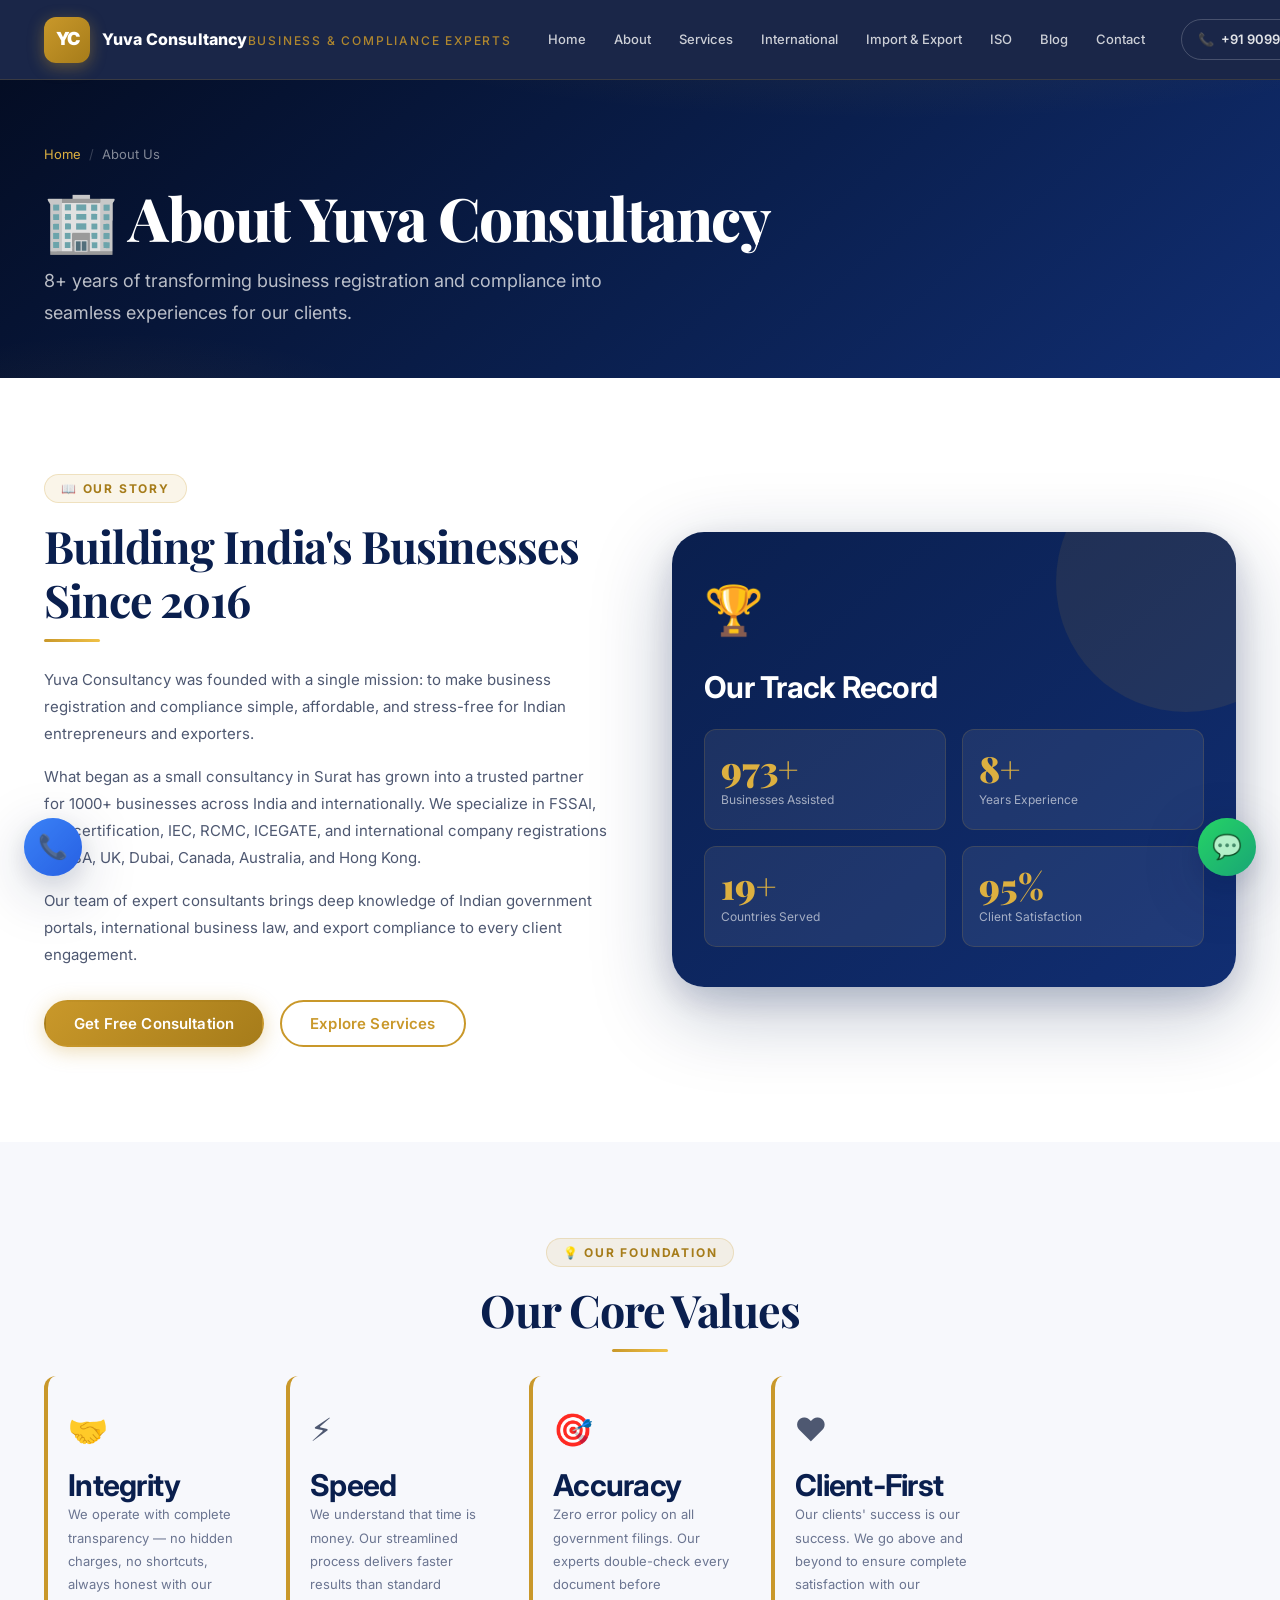
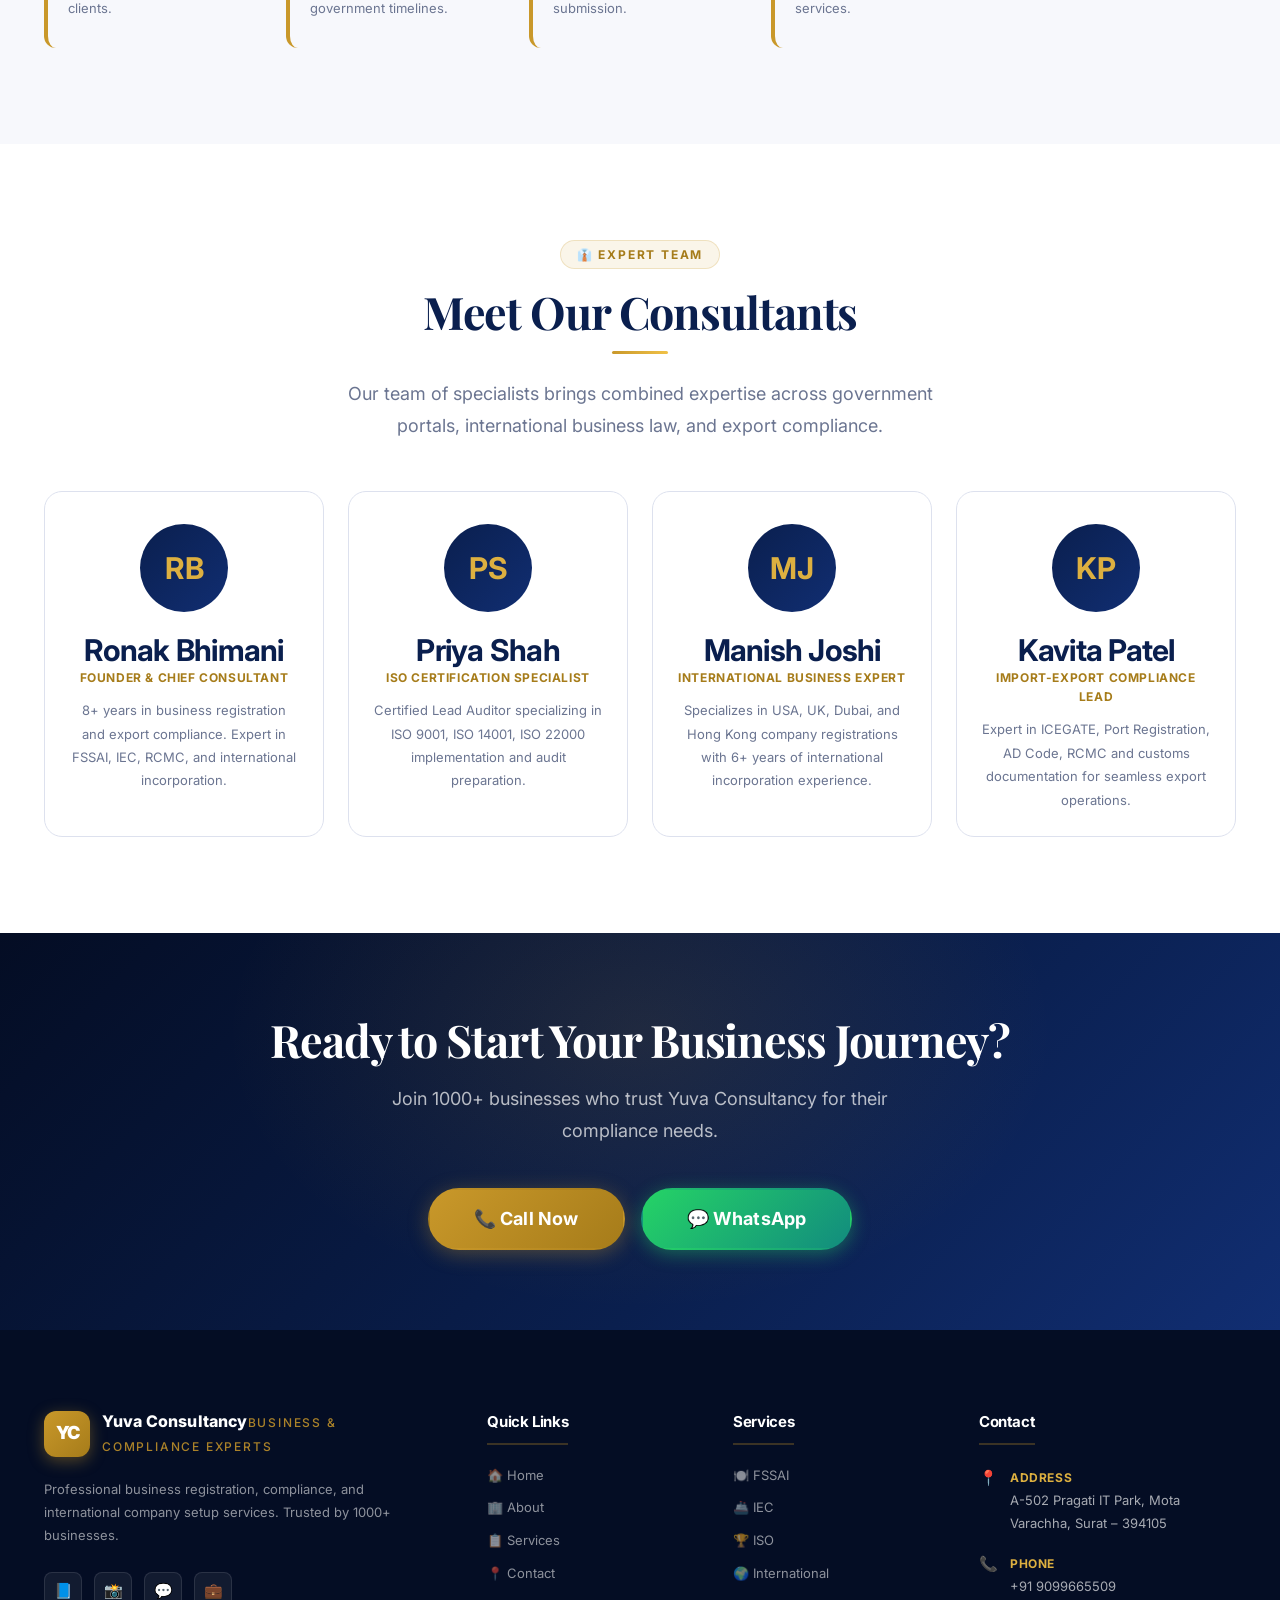
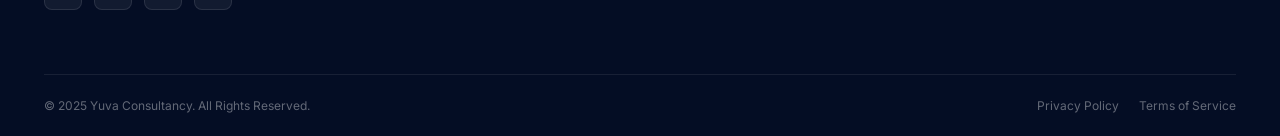
==== about/index.html @ ab9cff35 "code added to git" ====
﻿<!DOCTYPE html>
<html lang="en">
<head>
  <meta charset="UTF-8" />
  <meta name="viewport" content="width=device-width, initial-scale=1.0" />
  <link rel="preconnect" href="https://fonts.googleapis.com" />
  <link rel="preconnect" href="https://fonts.gstatic.com" crossorigin />
  <meta name="theme-color" content="#0A1F4E" />
  <title>About Yuva Consultancy | 8+ Years Business Registration Experts | Surat</title>
  <meta name="description" content="Learn about Yuva Consultancy — 8+ years of business registration and compliance expertise. Our team of expert consultants has helped 1000+ businesses grow in India and globally." />
  <link rel="canonical" href="https://yuvaconsultancy.com/about/" />
  <link rel="icon" type="image/svg+xml" href="data:image/svg+xml,<svg xmlns='http://www.w3.org/2000/svg' viewBox='0 0 100 100'><rect width='100' height='100' rx='20' fill='%230A1F4E'/><text y='.9em' font-size='70' font-family='Arial' font-weight='900' fill='%23C9982A' text-anchor='middle' x='50'>Y</text></svg>" />
  <link rel="stylesheet" href="../assets/css/tokens.css" />
  <link rel="stylesheet" href="../assets/css/base.css" />
  <link rel="stylesheet" href="../assets/css/animations.css" />
  <link rel="stylesheet" href="../assets/css/components.css" />
  <link rel="stylesheet" href="../assets/css/header.css" />
  <link rel="stylesheet" href="../assets/css/sections.css" />
  <link rel="stylesheet" href="../assets/css/responsive.css" />

  <meta property="og:type" content="website" />
  <meta property="og:site_name" content="Yuva Consultancy" />
  <meta property="og:title" content="About Yuva Consultancy | 8+ Years Business Registration Experts | Surat" />
  <meta property="og:description" content="Learn about Yuva Consultancy — 8+ years of business registration and compliance expertise. Our team of expert consultants has helped 1000+ businesses grow in India and globally." />
  <meta property="og:locale" content="en_IN" />
  <meta name="twitter:card" content="summary_large_image" />
  <meta name="twitter:title" content="About Yuva Consultancy | 8+ Years Business Registration Experts | Surat" />
  <meta name="twitter:description" content="Learn about Yuva Consultancy — 8+ years of business registration and compliance expertise. Our team of expert consultants has helped 1000+ businesses grow in India and globally." />
</head>
<body>
<div id="scroll-progress"></div>

<header class="site-header" role="banner">
  <div class="container header-inner">
    <a href="/" class="site-logo" aria-label="Yuva Consultancy"><div class="logo-mark">YC</div><div class="logo-text-group"><span class="logo-name">Yuva Consultancy</span><span class="logo-tagline">Business &amp; Compliance Experts</span></div></a>
    <nav class="main-nav" aria-label="Primary Navigation">
      <a href="/" class="nav-link" data-nav-link>Home</a>
      <a href="/about/" class="nav-link" data-nav-link>About</a>
      <a href="/services/" class="nav-link" data-nav-link>Services</a>
      <a href="/international-company-registration/" class="nav-link" data-nav-link>International</a>
      <a href="/import-export-services/" class="nav-link" data-nav-link>Import &amp; Export</a>
      <a href="/iso-certification/" class="nav-link" data-nav-link>ISO</a>
      <a href="/blog/" class="nav-link" data-nav-link>Blog</a>
      <a href="/contact/" class="nav-link" data-nav-link>Contact</a>
    </nav>
    <div class="header-actions">
      <a href="tel:+919099665509" class="header-call-btn"><span>📞</span><span class="btn-text">+91 9099665509</span></a>
      <a href="#" data-wa class="header-wa-btn"><span>💬</span><span class="btn-text">WhatsApp</span></a>
      <button id="hamburger-btn" class="hamburger-btn" aria-label="Toggle Navigation" aria-expanded="false" aria-controls="mobile-nav"><span class="hamburger-line"></span><span class="hamburger-line"></span><span class="hamburger-line"></span></button>
    </div>
  </div>
</header>
<nav id="mobile-nav" class="mobile-nav">
  <a href="/" class="mobile-nav-link" data-nav-link>🏠 Home</a>
  <a href="/about/" class="mobile-nav-link" data-nav-link>🏢 About Us</a>
  <a href="/services/" class="mobile-nav-link" data-nav-link>📋 Services</a>
  <a href="/international-company-registration/" class="mobile-nav-link" data-nav-link>🌍 International</a>
  <a href="/import-export-services/" class="mobile-nav-link" data-nav-link>🚢 Import &amp; Export</a>
  <a href="/iso-certification/" class="mobile-nav-link" data-nav-link>🏆 ISO</a>
  <a href="/blog/" class="mobile-nav-link" data-nav-link>📰 Blog</a>
  <a href="/contact/" class="mobile-nav-link" data-nav-link>📍 Contact</a>
  <div class="mobile-nav-actions"><a href="tel:+919099665509" class="btn btn-call btn-sm">📞 Call</a><a href="#" data-wa class="btn btn-wa btn-sm">💬 WhatsApp</a></div>
</nav>

<main class="page-body">

  <!-- Page Hero -->
  <div class="page-hero-banner">
    <div class="container">
      <nav class="breadcrumb" aria-label="Breadcrumb"><a href="/">Home</a><span class="breadcrumb-sep" aria-hidden="true">/</span><span>About Us</span></nav>
      <h1>🏢 About Yuva Consultancy</h1>
      <p>8+ years of transforming business registration and compliance into seamless experiences for our clients.</p>
    </div>
  </div>

  <!-- COMPANY STORY -->
  <section class="section" aria-labelledby="story-heading">
    <div class="container">
      <div class="about-grid">
        <div data-reveal="fade-left">
          <span class="section-eyebrow">📖 Our Story</span>
          <h2 class="section-heading" id="story-heading">Building India's Businesses Since 2016</h2>
          <span class="gold-rule"></span>
          <p style="margin-bottom:var(--sp-4);">Yuva Consultancy was founded with a single mission: to make business registration and compliance simple, affordable, and stress-free for Indian entrepreneurs and exporters.</p>
          <p style="margin-bottom:var(--sp-4);">What began as a small consultancy in Surat has grown into a trusted partner for 1000+ businesses across India and internationally. We specialize in FSSAI, ISO certification, IEC, RCMC, ICEGATE, and international company registrations in USA, UK, Dubai, Canada, Australia, and Hong Kong.</p>
          <p style="margin-bottom:var(--sp-8);">Our team of expert consultants brings deep knowledge of Indian government portals, international business law, and export compliance to every client engagement.</p>
          <div class="flex gap-4" style="flex-wrap:wrap;">
            <a href="/contact/" class="btn btn-primary">Get Free Consultation</a>
            <a href="/services/" class="btn btn-outline-gold">Explore Services</a>
          </div>
        </div>
        <div data-reveal="fade-right">
          <div class="about-visual">
            <div style="font-size:3rem;margin-bottom:var(--sp-5);" aria-hidden="true">🏆</div>
            <h3 style="color:var(--clr-white);margin-bottom:var(--sp-6);">Our Track Record</h3>
            <div class="about-stat-grid">
              <div class="about-stat"><div class="a-num" data-count="1000" data-suffix="+">0+</div><div class="a-lbl">Businesses Assisted</div></div>
              <div class="about-stat"><div class="a-num" data-count="8" data-suffix="+">0+</div><div class="a-lbl">Years Experience</div></div>
              <div class="about-stat"><div class="a-num" data-count="20" data-suffix="+">0+</div><div class="a-lbl">Countries Served</div></div>
              <div class="about-stat"><div class="a-num" data-count="98" data-suffix="%">0%</div><div class="a-lbl">Client Satisfaction</div></div>
            </div>
          </div>
        </div>
      </div>
    </div>
  </section>

  <!-- VALUES -->
  <section class="section section-light" aria-labelledby="values-heading">
    <div class="container">
      <div class="text-center" data-reveal="fade-up">
        <span class="section-eyebrow">💡 Our Foundation</span>
        <h2 class="section-heading" id="values-heading">Our Core Values</h2>
        <span class="gold-rule"></span>
      </div>
      <div class="values-grid" data-stagger="100">
        <div class="value-card" data-reveal="fade-up"><div class="v-icon">🤝</div><h3 class="h4">Integrity</h3><p>We operate with complete transparency — no hidden charges, no shortcuts, always honest with our clients.</p></div>
        <div class="value-card" data-reveal="fade-up"><div class="v-icon">⚡</div><h3 class="h4">Speed</h3><p>We understand that time is money. Our streamlined process delivers faster results than standard government timelines.</p></div>
        <div class="value-card" data-reveal="fade-up"><div class="v-icon">🎯</div><h3 class="h4">Accuracy</h3><p>Zero error policy on all government filings. Our experts double-check every document before submission.</p></div>
        <div class="value-card" data-reveal="fade-up"><div class="v-icon">❤️</div><h3 class="h4">Client-First</h3><p>Our clients' success is our success. We go above and beyond to ensure complete satisfaction with our services.</p></div>
      </div>
    </div>
  </section>

  <!-- TEAM -->
  <section class="section" aria-labelledby="team-heading">
    <div class="container">
      <div class="text-center" data-reveal="fade-up">
        <span class="section-eyebrow">👔 Expert Team</span>
        <h2 class="section-heading" id="team-heading">Meet Our Consultants</h2>
        <span class="gold-rule"></span>
        <p class="section-subheading">Our team of specialists brings combined expertise across government portals, international business law, and export compliance.</p>
      </div>
      <div class="team-grid" data-stagger="120">
        <div class="team-card" data-reveal="fade-up">
          <div class="avatar avatar-xl" style="margin:0 auto var(--sp-5);">RB</div>
          <h3 class="h4">Ronak Bhimani</h3>
          <div class="team-role">Founder &amp; Chief Consultant</div>
          <p class="team-desc">8+ years in business registration and export compliance. Expert in FSSAI, IEC, RCMC, and international incorporation.</p>
        </div>
        <div class="team-card" data-reveal="fade-up">
          <div class="avatar avatar-xl" style="margin:0 auto var(--sp-5);">PS</div>
          <h3 class="h4">Priya Shah</h3>
          <div class="team-role">ISO Certification Specialist</div>
          <p class="team-desc">Certified Lead Auditor specializing in ISO 9001, ISO 14001, ISO 22000 implementation and audit preparation.</p>
        </div>
        <div class="team-card" data-reveal="fade-up">
          <div class="avatar avatar-xl" style="margin:0 auto var(--sp-5);">MJ</div>
          <h3 class="h4">Manish Joshi</h3>
          <div class="team-role">International Business Expert</div>
          <p class="team-desc">Specializes in USA, UK, Dubai, and Hong Kong company registrations with 6+ years of international incorporation experience.</p>
        </div>
        <div class="team-card" data-reveal="fade-up">
          <div class="avatar avatar-xl" style="margin:0 auto var(--sp-5);">KP</div>
          <h3 class="h4">Kavita Patel</h3>
          <div class="team-role">Import-Export Compliance Lead</div>
          <p class="team-desc">Expert in ICEGATE, Port Registration, AD Code, RCMC and customs documentation for seamless export operations.</p>
        </div>
      </div>
    </div>
  </section>

  <!-- CTA -->
  <section class="cta-banner" aria-labelledby="about-cta">
    <div class="container" data-reveal="fade-up">
      <h2 id="about-cta">Ready to Start Your Business Journey?</h2>
      <p>Join 1000+ businesses who trust Yuva Consultancy for their compliance needs.</p>
      <div class="cta-btn-group">
        <a href="tel:+919099665509" class="btn btn-primary btn-xl">📞 Call Now</a>
        <a href="#" data-wa class="btn btn-wa btn-xl">💬 WhatsApp</a>
      </div>
    </div>
  </section>

</main>

<footer class="site-footer" role="contentinfo">
  <div class="container">
    <div class="footer-grid">
      <div><a href="/" class="site-logo" style="margin-bottom:var(--sp-4);"><div class="logo-mark">YC</div><div class="logo-text-group"><span class="logo-name">Yuva Consultancy</span><span class="logo-tagline">Business &amp; Compliance Experts</span></div></a><p class="footer-brand-desc">Professional business registration, compliance, and international company setup services. Trusted by 1000+ businesses.</p><div class="footer-social"><a href="#" class="social-icon">📘</a><a href="#" class="social-icon">📸</a><a href="#" data-wa class="social-icon">💬</a><a href="#" class="social-icon">💼</a></div></div>
      <div><h3 class="footer-col-title">Quick Links</h3><nav class="footer-links"><a href="/" class="footer-link">🏠 Home</a><a href="/about/" class="footer-link">🏢 About</a><a href="/services/" class="footer-link">📋 Services</a><a href="/contact/" class="footer-link">📍 Contact</a></nav></div>
      <div><h3 class="footer-col-title">Services</h3><nav class="footer-links"><a href="/services/" class="footer-link">🍽️ FSSAI</a><a href="/import-export-services/" class="footer-link">🚢 IEC</a><a href="/iso-certification/" class="footer-link">🏆 ISO</a><a href="/international-company-registration/" class="footer-link">🌍 International</a></nav></div>
      <div><h3 class="footer-col-title">Contact</h3><address class="footer-contact-list" style="font-style:normal;"><div class="footer-contact-item"><span class="contact-icon">📍</span><div class="contact-info-text"><span class="info-label">Address</span><span class="info-val">A-502 Pragati IT Park, Mota Varachha, Surat – 394105</span></div></div><div class="footer-contact-item"><span class="contact-icon">📞</span><div class="contact-info-text"><span class="info-label">Phone</span><a href="tel:+919099665509" class="info-val">+91 9099665509</a></div></div></address></div>
    </div>
    <div class="footer-bottom"><p>© 2025 Yuva Consultancy. All Rights Reserved.</p><nav class="footer-legal-links"><a href="/contact/">Privacy Policy</a><a href="/contact/">Terms of Service</a></nav></div>
  </div>
</footer>

<div class="float-btn-group-right"><a href="#" data-wa class="float-action-btn float-wa-btn" aria-label="WhatsApp"><span class="float-label" aria-hidden="true">WhatsApp</span>💬</a></div>
<div class="float-btn-group-left"><a href="tel:+919099665509" class="float-action-btn float-call-btn left" aria-label="Call Now"><span class="float-label" aria-hidden="true">Call Now</span>📞</a></div>

<script src="../assets/js/core.js" defer></script>
<script src="../assets/js/animations.js" defer></script>
<script src="../assets/js/counter.js" defer></script>
<script src="../assets/js/wa.js" defer></script>
</body>
</html>
---- assets/css/tokens.css ----
/* ============================================================
   YUVA CONSULTANCY
   tokens.css — Design System Variables (Single Source of Truth)
   ============================================================ */

:root {
  /* === Brand Colors === */
  --clr-navy:        #0A1F4E;
  --clr-navy-90:     #0D2560;
  --clr-navy-80:     #112E72;
  --clr-navy-70:     #163784;
  --clr-navy-dark:   #071439;
  --clr-navy-deeper: #040D24;

  --clr-gold:        #C9982A;
  --clr-gold-light:  #DDB040;
  --clr-gold-bright: #F0C147;
  --clr-gold-dark:   #A67C1A;
  --clr-gold-muted:  #E5C97A;

  --clr-white:       #FFFFFF;
  --clr-off-white:   #F7F8FC;
  --clr-surface:     #F0F2F8;

  --clr-gray-50:     #F8F9FB;
  --clr-gray-100:    #EEF0F7;
  --clr-gray-200:    #DDE1EE;
  --clr-gray-300:    #C5CAD9;
  --clr-gray-400:    #9BA4BB;
  --clr-gray-500:    #6B7591;
  --clr-gray-600:    #4E5871;
  --clr-gray-700:    #343D58;
  --clr-gray-800:    #1E253A;
  --clr-gray-900:    #0F1422;

  --clr-success:     #16A34A;
  --clr-error:       #DC2626;
  --clr-wa:          #25D366;
  --clr-wa-dark:     #128C7E;
  --clr-call:        #2563EB;
  --clr-call-dark:   #1D4ED8;

  /* === Typography === */
  --font-display:  'Playfair Display', Georgia, serif;
  --font-body:     'Inter', system-ui, sans-serif;
  --font-mono:     'JetBrains Mono', 'Courier New', monospace;

  --fs-xs:    0.75rem;   /* 12px */
  --fs-sm:    0.8125rem; /* 13px */
  --fs-base:  0.9375rem; /* 15px */
  --fs-md:    1rem;      /* 16px */
  --fs-lg:    1.125rem;  /* 18px */
  --fs-xl:    1.25rem;   /* 20px */
  --fs-2xl:   1.5rem;    /* 24px */
  --fs-3xl:   1.875rem;  /* 30px */
  --fs-4xl:   2.25rem;   /* 36px */
  --fs-5xl:   3rem;      /* 48px */
  --fs-6xl:   3.75rem;   /* 60px */

  --fw-light:   300;
  --fw-regular: 400;
  --fw-medium:  500;
  --fw-semibold:600;
  --fw-bold:    700;
  --fw-extrabold:800;
  --fw-black:   900;

  --lh-tight:   1.2;
  --lh-snug:    1.35;
  --lh-normal:  1.6;
  --lh-relaxed: 1.8;

  --ls-tight:   -0.025em;
  --ls-normal:  0;
  --ls-wide:    0.05em;
  --ls-wider:   0.1em;
  --ls-widest:  0.15em;

  /* === Spacing Scale (8pt grid) === */
  --sp-1:  4px;
  --sp-2:  8px;
  --sp-3:  12px;
  --sp-4:  16px;
  --sp-5:  20px;
  --sp-6:  24px;
  --sp-7:  28px;
  --sp-8:  32px;
  --sp-10: 40px;
  --sp-12: 48px;
  --sp-14: 56px;
  --sp-16: 64px;
  --sp-20: 80px;
  --sp-24: 96px;
  --sp-32: 128px;

  /* === Border Radius === */
  --radius-xs: 4px;
  --radius-sm: 8px;
  --radius-md: 12px;
  --radius-lg: 18px;
  --radius-xl: 24px;
  --radius-2xl:32px;
  --radius-full: 9999px;

  /* === Shadows === */
  --shadow-xs: 0 1px 3px rgba(10,31,78,0.06), 0 1px 2px rgba(10,31,78,0.04);
  --shadow-sm: 0 2px 8px rgba(10,31,78,0.08), 0 1px 3px rgba(10,31,78,0.05);
  --shadow-md: 0 4px 20px rgba(10,31,78,0.12), 0 2px 8px rgba(10,31,78,0.07);
  --shadow-lg: 0 8px 40px rgba(10,31,78,0.16), 0 4px 16px rgba(10,31,78,0.1);
  --shadow-xl: 0 16px 60px rgba(10,31,78,0.22), 0 8px 24px rgba(10,31,78,0.12);
  --shadow-2xl:0 24px 80px rgba(10,31,78,0.28), 0 12px 32px rgba(10,31,78,0.15);
  --shadow-gold: 0 4px 20px rgba(201,152,42,0.35);
  --shadow-gold-lg: 0 8px 40px rgba(201,152,42,0.45);
  --shadow-wa: 0 4px 18px rgba(37,211,102,0.4);
  --shadow-call: 0 4px 18px rgba(37,99,235,0.4);

  /* === Glassmorphism === */
  --glass-bg:     rgba(255,255,255,0.08);
  --glass-bg-md:  rgba(255,255,255,0.12);
  --glass-bg-lg:  rgba(255,255,255,0.18);
  --glass-border: rgba(255,255,255,0.15);
  --glass-border-gold: rgba(201,152,42,0.3);
  --blur-sm: blur(8px);
  --blur-md: blur(16px);
  --blur-lg: blur(24px);
  --blur-xl: blur(40px);

  /* === Transitions === */
  --ease-out:   cubic-bezier(0.25, 0.46, 0.45, 0.94);
  --ease-in:    cubic-bezier(0.55, 0.055, 0.675, 0.19);
  --ease-inout: cubic-bezier(0.4, 0, 0.2, 1);
  --ease-spring:cubic-bezier(0.34, 1.56, 0.64, 1);
  --ease-bounce:cubic-bezier(0.68, -0.55, 0.265, 1.55);

  --dur-fast:   0.15s;
  --dur-normal: 0.3s;
  --dur-slow:   0.5s;
  --dur-slower: 0.7s;

  --transition:       all var(--dur-normal) var(--ease-inout);
  --transition-fast:  all var(--dur-fast) var(--ease-inout);
  --transition-slow:  all var(--dur-slow) var(--ease-out);

  /* === Layout === */
  --max-width:     1240px;
  --max-width-sm:  860px;
  --max-width-xs:  640px;
  --header-h:      80px;
  --header-h-sm:   68px;
  --section-py:    96px;
  --section-py-sm: 64px;
  --section-py-xs: 48px;

  /* === Z-Index Scale === */
  --z-below:   -1;
  --z-base:     0;
  --z-raised:   10;
  --z-dropdown: 100;
  --z-sticky:   500;
  --z-fixed:    900;
  --z-modal:    1000;
  --z-toast:    1100;
}
---- assets/css/base.css ----
/* ============================================================
   base.css — CSS Reset, Typography, Utilities, Layout
   ============================================================ */

/* === Google Fonts === */
@import url('https://fonts.googleapis.com/css2?family=Inter:wght@400;500;600;700;800;900&family=Playfair+Display:ital,wght@0,700;0,800;1,700&display=swap');

/* === Modern Box Sizing Reset === */
*, *::before, *::after {
  box-sizing: border-box;
  margin: 0;
  padding: 0;
}

/* === Base HTML === */
html {
  font-size: 16px;
  -webkit-text-size-adjust: 100%;
  scroll-behavior: smooth;
  scroll-padding-top: var(--header-h);
}

body {
  font-family: var(--font-body);
  font-size: var(--fs-base);
  font-weight: var(--fw-regular);
  line-height: var(--lh-normal);
  color: var(--clr-gray-600);
  background-color: var(--clr-white);
  overflow-x: hidden;
  -webkit-font-smoothing: antialiased;
  -moz-osx-font-smoothing: grayscale;
}

/* === Typography Reset === */
h1, h2, h3, h4, h5, h6 {
  font-family: var(--font-body);
  font-weight: var(--fw-bold);
  line-height: var(--lh-tight);
  color: var(--clr-navy);
  letter-spacing: var(--ls-tight);
}

.display-font { font-family: var(--font-display); }

h1 { font-size: clamp(var(--fs-3xl), 5vw, var(--fs-6xl)); font-weight: var(--fw-extrabold); }
h2 { font-size: clamp(var(--fs-2xl), 3.5vw, var(--fs-5xl)); font-weight: var(--fw-bold); }
h3 { font-size: clamp(var(--fs-xl), 2.5vw, var(--fs-3xl)); }
h4 { font-size: clamp(var(--fs-lg), 1.5vw, var(--fs-xl)); }
h5 { font-size: var(--fs-md); }
h6 { font-size: var(--fs-base); }

p { line-height: var(--lh-relaxed); }

a { text-decoration: none; color: inherit; }
img { max-width: 100%; height: auto; display: block; }
ul, ol { list-style: none; }
button, input, select, textarea {
  font-family: var(--font-body);
  font-size: var(--fs-base);
  border: none;
  outline: none;
  background: transparent;
}
button { cursor: pointer; }
svg { display: block; }
input::placeholder, textarea::placeholder { opacity: 0.6; }

/* === Layout Containers === */
.container {
  max-width: var(--max-width);
  margin-inline: auto;
  padding-inline: var(--sp-6);
}
.container-sm { max-width: var(--max-width-sm); margin-inline: auto; padding-inline: var(--sp-6); }
.container-xs { max-width: var(--max-width-xs); margin-inline: auto; padding-inline: var(--sp-6); }

/* === Sections === */
.section { padding-block: var(--section-py); }
.section-sm { padding-block: var(--sp-16); }
.section-light { background: var(--clr-off-white); }
.section-navy {
  background: linear-gradient(145deg, var(--clr-navy-deeper) 0%, var(--clr-navy) 60%, var(--clr-navy-80) 100%);
  position: relative; overflow: hidden;
}
.section-navy::before {
  content: '';
  position: absolute; inset: 0;
  background:
    radial-gradient(ellipse 60% 50% at 80% 20%, rgba(201,152,42,0.06) 0%, transparent 60%),
    radial-gradient(ellipse 50% 60% at 10% 80%, rgba(201,152,42,0.04) 0%, transparent 50%);
  pointer-events: none;
}

/* === Section Anatomy === */
.section-eyebrow {
  display: inline-flex;
  align-items: center;
  gap: var(--sp-2);
  font-size: var(--fs-xs);
  font-weight: var(--fw-bold);
  letter-spacing: var(--ls-widest);
  text-transform: uppercase;
  color: var(--clr-gold-dark);
  background: rgba(201,152,42,0.1);
  border: 1px solid rgba(201,152,42,0.22);
  padding: var(--sp-1) var(--sp-4);
  border-radius: var(--radius-full);
  margin-bottom: var(--sp-4);
}
.section-navy .section-eyebrow {
  color: var(--clr-gold-light);
  background: rgba(201,152,42,0.18);
  border-color: rgba(201,152,42,0.35);
}

.section-heading {
  font-family: var(--font-display);
  margin-bottom: var(--sp-3);
}

.section-subheading {
  font-size: var(--fs-lg);
  color: var(--clr-gray-500);
  max-width: 600px;
  line-height: var(--lh-relaxed);
  margin-bottom: var(--sp-12);
}
.section-navy .section-subheading { color: rgba(255,255,255,0.65); }

.text-center { text-align: center; }
.text-center .section-subheading { margin-inline: auto; }

.gold-rule {
  display: block;
  width: 56px; height: 3px;
  background: linear-gradient(90deg, var(--clr-gold), var(--clr-gold-bright));
  border-radius: var(--radius-full);
  margin-bottom: var(--sp-6);
}
.text-center .gold-rule { margin-inline: auto; }

/* === Text Color Utilities === */
.text-gold { color: var(--clr-gold); }
.text-gold-light { color: var(--clr-gold-light); }
.text-navy { color: var(--clr-navy); }
.text-white { color: var(--clr-white); }
.text-muted { color: var(--clr-gray-400); }
.text-body { color: var(--clr-gray-600); }

/* === Background Utilities === */
.bg-white { background-color: var(--clr-white); }
.bg-light { background-color: var(--clr-off-white); }
.bg-navy { background-color: var(--clr-navy); }
.bg-gold { background-color: var(--clr-gold); }

/* === Spacing Utilities === */
.mt-4 { margin-top: var(--sp-4); }
.mt-6 { margin-top: var(--sp-6); }
.mt-8 { margin-top: var(--sp-8); }
.mt-12 { margin-top: var(--sp-12); }
.mb-0 { margin-bottom: 0; }
.mb-4 { margin-bottom: var(--sp-4); }
.mb-6 { margin-bottom: var(--sp-6); }
.mb-8 { margin-bottom: var(--sp-8); }

/* === Flex / Grid Utilities === */
.flex { display: flex; }
.flex-center { display: flex; align-items: center; justify-content: center; }
.flex-between { display: flex; align-items: center; justify-content: space-between; }
.flex-col { display: flex; flex-direction: column; }
.gap-2 { gap: var(--sp-2); }
.gap-3 { gap: var(--sp-3); }
.gap-4 { gap: var(--sp-4); }
.gap-6 { gap: var(--sp-6); }
.gap-8 { gap: var(--sp-8); }

/* === Visibility === */
.sr-only {
  position: absolute; width: 1px; height: 1px;
  margin: -1px; padding: 0; overflow: hidden;
  clip: rect(0,0,0,0); border: 0; white-space: nowrap;
}
.hidden { display: none; }
.invisible { visibility: hidden; opacity: 0; }

/* === Divider === */
hr {
  border: none;
  border-top: 1px solid var(--clr-gray-200);
  margin-block: var(--sp-8);
}

/* === Scroll Progress Bar === */
#scroll-progress {
  position: fixed; top: 0; left: 0; right: 0;
  height: 3px; z-index: var(--z-toast);
  background: linear-gradient(90deg, var(--clr-gold), var(--clr-gold-bright), var(--clr-gold));
  transform-origin: left;
  transform: scaleX(0);
  transition: transform 0.1s linear;
}

/* === Page wrapper offset for fixed header === */
.page-body { padding-top: var(--header-h); }
---- assets/css/animations.css ----
/* ============================================================
   animations.css — @keyframes + Animation Utilities
   ============================================================ */

/* ========================
   KEYFRAMES
   ======================== */

@keyframes spin {
  from { transform: rotate(0deg); }
  to   { transform: rotate(360deg); }
}

@keyframes pulse-ring {
  0%   { transform: scale(1);   opacity: 0.4; }
  70%  { transform: scale(1.65);opacity: 0; }
  100% { transform: scale(1.65);opacity: 0; }
}

@keyframes heroGlow {
  0%   { opacity: 0.9; transform: scale(1) translate(0, 0); }
  100% { opacity: 1;   transform: scale(1.06) translate(2%, 2%); }
}

@keyframes goldShimmer {
  0%   { background-position: 0% 50%; }
  50%  { background-position: 100% 50%; }
  100% { background-position: 0% 50%; }
}

@keyframes shimmerBar {
  0%   { background-position: -200% 0; }
  100% { background-position: 200% 0; }
}

@keyframes floatShape {
  0%, 100% { transform: translateY(0) rotate(var(--r, 0deg)); }
  50%       { transform: translateY(-20px) rotate(var(--r, 5deg)); }
}

@keyframes fadePulse {
  0%, 100% { opacity: 1;    transform: scale(1); }
  50%       { opacity: 0.88; transform: scale(0.98); }
}

@keyframes fadeUp {
  from { opacity: 0; transform: translateY(36px); }
  to   { opacity: 1; transform: translateY(0); }
}

@keyframes fadeLeft {
  from { opacity: 0; transform: translateX(-40px); }
  to   { opacity: 1; transform: translateX(0); }
}

@keyframes fadeRight {
  from { opacity: 0; transform: translateX(40px); }
  to   { opacity: 1; transform: translateX(0); }
}

@keyframes fadeIn {
  from { opacity: 0; }
  to   { opacity: 1; }
}

@keyframes scaleIn {
  from { opacity: 0; transform: scale(0.88); }
  to   { opacity: 1; transform: scale(1); }
}

@keyframes slideDown {
  from { transform: translateY(-100%); opacity: 0; }
  to   { transform: translateY(0);     opacity: 1; }
}

@keyframes borderRun {
  0%   { background-position: 0% 50%; }
  100% { background-position: 200% 50%; }
}

@keyframes countUp {
  from { opacity: 0; transform: translateY(12px); }
  to   { opacity: 1; transform: translateY(0); }
}

/* ========================
   SCROLL REVEAL CLASSES
   (Applied by animations.js via IntersectionObserver)
   ======================== */

[data-reveal] {
  opacity: 0;
  will-change: opacity, transform;
}
[data-reveal].revealed { opacity: 1; }

[data-reveal="fade-up"]    { transform: translateY(40px); transition: opacity var(--dur-slow) var(--ease-out), transform var(--dur-slow) var(--ease-out); }
[data-reveal="fade-left"]  { transform: translateX(-40px); transition: opacity var(--dur-slow) var(--ease-out), transform var(--dur-slow) var(--ease-out); }
[data-reveal="fade-right"] { transform: translateX(40px);  transition: opacity var(--dur-slow) var(--ease-out), transform var(--dur-slow) var(--ease-out); }
[data-reveal="scale-in"]   { transform: scale(0.9); transition: opacity var(--dur-slow) var(--ease-out), transform var(--dur-slow) var(--ease-spring); }
[data-reveal="fade-in"]    { transition: opacity var(--dur-slow) var(--ease-out); }

[data-reveal].revealed {
  transform: none;
}

/* Stagger delays — covers all values generated by animations.js */
[data-delay="50"]  { transition-delay: 0.05s; }
[data-delay="80"]  { transition-delay: 0.08s; }
[data-delay="100"] { transition-delay: 0.1s; }
[data-delay="120"] { transition-delay: 0.12s; }
[data-delay="150"] { transition-delay: 0.15s; }
[data-delay="160"] { transition-delay: 0.16s; }
[data-delay="200"] { transition-delay: 0.2s; }
[data-delay="240"] { transition-delay: 0.24s; }
[data-delay="250"] { transition-delay: 0.25s; }
[data-delay="300"] { transition-delay: 0.3s; }
[data-delay="320"] { transition-delay: 0.32s; }
[data-delay="350"] { transition-delay: 0.35s; }
[data-delay="400"] { transition-delay: 0.4s; }
[data-delay="450"] { transition-delay: 0.45s; }
[data-delay="500"] { transition-delay: 0.5s; }
[data-delay="550"] { transition-delay: 0.55s; }
[data-delay="600"] { transition-delay: 0.6s; }

/* ========================
   HOVER UTILITY ANIMATIONS
   ======================== */

.hover-lift { transition: var(--transition); }
.hover-lift:hover { transform: translateY(-5px); box-shadow: var(--shadow-lg); }

.hover-scale { transition: transform var(--dur-normal) var(--ease-spring); }
.hover-scale:hover { transform: scale(1.04); }

.hover-glow:hover { filter: drop-shadow(0 0 14px rgba(201,152,42,0.45)); }

/* Gold underline on links */
.gold-link {
  color: var(--clr-gold-dark);
  font-weight: var(--fw-bold);
  position: relative;
  text-decoration: none;
}
.gold-link::after {
  content: '';
  position: absolute; bottom: -2px; left: 0; right: 0;
  height: 1.5px; border-radius: 1px;
  background: var(--clr-gold);
  transform: scaleX(0); transform-origin: left;
  transition: transform var(--dur-normal) var(--ease-spring);
}
.gold-link:hover::after { transform: scaleX(1); }

/* Shimmer effect on text */
.text-shimmer {
  background: linear-gradient(270deg, var(--clr-gold), var(--clr-gold-bright), var(--clr-gold-muted), var(--clr-gold));
  background-size: 300% 300%;
  -webkit-background-clip: text;
  -webkit-text-fill-color: transparent;
  background-clip: text;
  animation: goldShimmer 5s ease infinite;
}

/* Skeleton loading placeholder */
.skeleton {
  background: linear-gradient(90deg, var(--clr-gray-100) 25%, var(--clr-gray-200) 50%, var(--clr-gray-100) 75%);
  background-size: 200% 100%;
  animation: shimmerBar 1.5s infinite;
  border-radius: var(--radius-sm);
}

/* ========================
   PAGE TRANSITION
   ======================== */

.page-transition-overlay {
  position: fixed; inset: 0;
  background: var(--clr-navy);
  z-index: 9999;
  pointer-events: none;
  opacity: 0;
  transition: opacity 0.3s;
}
.page-transition-overlay.active { opacity: 1; }
---- assets/css/components.css ----
/* ============================================================
   components.css — Reusable UI Components
   Buttons, Cards, Badges, Forms, Tags, Avatars, Stars
   ============================================================ */

/* ========================
   BUTTONS
   ======================== */

.btn {
  display: inline-flex;
  align-items: center;
  justify-content: center;
  gap: var(--sp-2);
  padding: 14px 28px;
  border-radius: var(--radius-full);
  font-size: var(--fs-base);
  font-weight: var(--fw-semibold);
  line-height: 1;
  letter-spacing: 0.01em;
  white-space: nowrap;
  cursor: pointer;
  text-decoration: none;
  position: relative;
  overflow: hidden;
  transition: var(--transition);
  border: 2px solid transparent;
  -webkit-user-select: none;
  user-select: none;
}

/* Ripple effect */
.btn::after {
  content: '';
  position: absolute; inset: 0;
  background: radial-gradient(circle, rgba(255,255,255,0.25) 0%, transparent 70%);
  opacity: 0;
  transform: scale(0.3);
  transition: opacity var(--dur-fast), transform var(--dur-slow) var(--ease-out);
}
.btn:active::after { opacity: 1; transform: scale(2); }

/* Primary — Gold gradient */
.btn-primary {
  background: linear-gradient(135deg, var(--clr-gold) 0%, var(--clr-gold-dark) 100%);
  color: var(--clr-white);
  box-shadow: var(--shadow-gold);
}
.btn-primary:hover {
  transform: translateY(-2px);
  box-shadow: var(--shadow-gold-lg);
  background: linear-gradient(135deg, var(--clr-gold-light) 0%, var(--clr-gold) 100%);
}
.btn-primary:active { transform: translateY(0); }

/* Navy — Dark navy */
.btn-navy {
  background: linear-gradient(135deg, var(--clr-navy) 0%, var(--clr-navy-80) 100%);
  color: var(--clr-white);
  box-shadow: var(--shadow-md);
}
.btn-navy:hover {
  background: linear-gradient(135deg, var(--clr-navy-80) 0%, var(--clr-navy-70) 100%);
  transform: translateY(-2px);
  box-shadow: var(--shadow-lg);
}

/* Outline gold */
.btn-outline-gold {
  background: transparent;
  color: var(--clr-gold);
  border-color: var(--clr-gold);
}
.btn-outline-gold:hover {
  background: var(--clr-gold);
  color: var(--clr-white);
  transform: translateY(-2px);
}

/* Outline white (used on dark backgrounds) */
.btn-outline-white {
  background: transparent;
  color: var(--clr-white);
  border-color: rgba(255,255,255,0.5);
}
.btn-outline-white:hover {
  background: rgba(255,255,255,0.1);
  border-color: rgba(255,255,255,0.9);
}

/* Glass (used on dark bg) */
.btn-glass {
  background: var(--glass-bg-md);
  backdrop-filter: var(--blur-sm);
  color: var(--clr-white);
  border-color: var(--glass-border);
}
.btn-glass:hover { background: var(--glass-bg-lg); border-color: rgba(255,255,255,0.3); }

/* WhatsApp */
.btn-wa {
  background: linear-gradient(135deg, var(--clr-wa) 0%, var(--clr-wa-dark) 100%);
  color: var(--clr-white);
  box-shadow: var(--shadow-wa);
}
.btn-wa:hover { transform: translateY(-2px); box-shadow: 0 8px 28px rgba(37,211,102,0.5); }

/* Call */
.btn-call {
  background: linear-gradient(135deg, #3B82F6 0%, var(--clr-call-dark) 100%);
  color: var(--clr-white);
  box-shadow: var(--shadow-call);
}
.btn-call:hover { transform: translateY(-2px); box-shadow: 0 8px 28px rgba(37,99,235,0.5); }

/* Sizes */
.btn-sm  { padding: 10px 20px; font-size: var(--fs-sm); }
.btn-lg  { padding: 17px 36px; font-size: var(--fs-md); font-weight: var(--fw-bold); }
.btn-xl  { padding: 20px 44px; font-size: var(--fs-lg); font-weight: var(--fw-bold); }
.btn-full{ width: 100%; }

.btn-icon { padding: 14px; border-radius: var(--radius-full); }

/* Loading state */
.btn.loading {
  pointer-events: none; opacity: 0.85;
}
.btn-spinner {
  width: 18px; height: 18px;
  border: 2.5px solid rgba(255,255,255,0.3);
  border-top-color: var(--clr-white);
  border-radius: 50%;
  animation: spin 0.8s linear infinite;
}

/* ========================
   CARDS
   ======================== */

.card {
  background: var(--clr-white);
  border-radius: var(--radius-lg);
  border: 1.5px solid var(--clr-gray-200);
  transition: var(--transition);
  position: relative;
  overflow: hidden;
}
.card:hover {
  transform: translateY(-6px);
  box-shadow: var(--shadow-lg);
  border-color: rgba(201,152,42,0.25);
}

.card-top-accent::before {
  content: '';
  position: absolute; top: 0; left: 0; right: 0;
  height: 3px;
  background: linear-gradient(90deg, var(--clr-gold), var(--clr-gold-bright));
  transform: scaleX(0);
  transform-origin: left;
  transition: transform var(--dur-normal) var(--ease-out);
}
.card:hover.card-top-accent::before,
.card-top-accent.active::before { transform: scaleX(1); }

.card-body { padding: var(--sp-8) var(--sp-6); }
.card-body-lg { padding: var(--sp-10) var(--sp-8); }
.card-body-sm { padding: var(--sp-6) var(--sp-5); }

/* Glass card */
.card-glass {
  background: var(--glass-bg-md);
  backdrop-filter: var(--blur-md);
  -webkit-backdrop-filter: var(--blur-md);
  border: 1px solid var(--glass-border);
  border-radius: var(--radius-lg);
}

/* Dark card */
.card-dark {
  background: rgba(255,255,255,0.05);
  border: 1px solid rgba(255,255,255,0.1);
  border-radius: var(--radius-lg);
  transition: var(--transition);
}
.card-dark:hover {
  background: rgba(255,255,255,0.08);
  border-color: rgba(201,152,42,0.35);
  transform: translateY(-4px);
}

/* ========================
   ICON BOX
   ======================== */

.icon-box {
  width: 60px; height: 60px;
  border-radius: var(--radius-md);
  display: flex; align-items: center; justify-content: center;
  font-size: 1.6rem;
  flex-shrink: 0;
  transition: var(--transition);
}
.icon-box-sm { width: 44px; height: 44px; font-size: 1.2rem; border-radius: var(--radius-sm); }
.icon-box-lg { width: 72px; height: 72px; font-size: 2.2rem; border-radius: var(--radius-lg); }

.icon-box-navy {
  background: linear-gradient(135deg, rgba(10,31,78,0.1), rgba(10,31,78,0.04));
  color: var(--clr-navy);
}
.icon-box-gold {
  background: linear-gradient(135deg, rgba(201,152,42,0.18), rgba(201,152,42,0.06));
  color: var(--clr-gold-dark);
}
.icon-box-gold-solid {
  background: linear-gradient(135deg, var(--clr-gold), var(--clr-gold-dark));
  color: var(--clr-white);
  box-shadow: var(--shadow-gold);
}
.icon-box-glass {
  background: var(--glass-bg-lg);
  backdrop-filter: var(--blur-sm);
  color: var(--clr-white);
  border: 1px solid var(--glass-border);
}

/* ========================
   BADGES / TAGS
   ======================== */

.badge {
  display: inline-flex;
  align-items: center;
  gap: var(--sp-1);
  padding: 3px 10px;
  border-radius: var(--radius-full);
  font-size: var(--fs-xs);
  font-weight: var(--fw-bold);
  letter-spacing: var(--ls-wide);
  text-transform: uppercase;
}

.badge-gold {
  background: rgba(201,152,42,0.12);
  color: var(--clr-gold-dark);
  border: 1px solid rgba(201,152,42,0.25);
}
.badge-navy {
  background: linear-gradient(135deg, var(--clr-navy), var(--clr-navy-80));
  color: var(--clr-white);
}
.badge-success { background: #DCFCE7; color: #166534; }
.badge-error   { background: #FEE2E2; color: #991B1B; }

/* ========================
   STAR RATINGS
   ======================== */

.stars { display: flex; align-items: center; gap: 2px; }
.star { font-size: var(--fs-base); color: #F59E0B; }
.star-empty { color: var(--clr-gray-300); }

/* ========================
   AVATAR
   ======================== */

.avatar {
  border-radius: 50%;
  display: flex; align-items: center; justify-content: center;
  font-weight: var(--fw-bold);
  flex-shrink: 0;
  background: linear-gradient(135deg, var(--clr-navy), var(--clr-navy-80));
  color: var(--clr-gold-light);
}
.avatar-sm  { width: 36px; height: 36px; font-size: var(--fs-sm); }
.avatar-md  { width: 48px; height: 48px; font-size: var(--fs-md); }
.avatar-lg  { width: 64px; height: 64px; font-size: var(--fs-xl); }
.avatar-xl  { width: 88px; height: 88px; font-size: var(--fs-3xl); }

/* ========================
   FORM COMPONENTS
   ======================== */

.form-group { margin-bottom: var(--sp-5); }

.form-label {
  display: block;
  font-size: var(--fs-sm);
  font-weight: var(--fw-semibold);
  color: var(--clr-gray-700);
  margin-bottom: var(--sp-2);
  letter-spacing: 0.01em;
}

.form-control {
  width: 100%;
  padding: 13px 16px;
  border: 1.5px solid var(--clr-gray-200);
  border-radius: var(--radius-md);
  font-size: var(--fs-base);
  color: var(--clr-gray-800);
  background: var(--clr-white);
  transition: border-color var(--dur-normal), box-shadow var(--dur-normal);
  outline: none;
  appearance: none;
  -webkit-appearance: none;
}
.form-control:focus {
  border-color: var(--clr-gold);
  box-shadow: 0 0 0 4px rgba(201,152,42,0.1);
}
.form-control.error {
  border-color: var(--clr-error);
  box-shadow: 0 0 0 4px rgba(220,38,38,0.1);
}
.form-control::placeholder { color: var(--clr-gray-400); }

.form-select-wrap { position: relative; }
.form-select-wrap::after {
  content: '▾';
  position: absolute; right: 14px; top: 50%;
  transform: translateY(-50%);
  color: var(--clr-gray-400);
  pointer-events: none;
  font-size: var(--fs-sm);
}

.form-error {
  display: block;
  font-size: var(--fs-xs);
  color: var(--clr-error);
  margin-top: var(--sp-1);
  min-height: 16px;
}

.form-field-row {
  display: grid;
  grid-template-columns: 1fr 1fr;
  gap: var(--sp-4);
}

/* ========================
   ALERTS / MESSAGES
   ======================== */

.alert {
  padding: var(--sp-4) var(--sp-5);
  border-radius: var(--radius-md);
  font-size: var(--fs-base);
  font-weight: var(--fw-medium);
  display: none;
  align-items: center;
  gap: var(--sp-3);
  margin-top: var(--sp-4);
}
.alert.visible { display: flex; }
.alert-success {
  background: #DCFCE7; color: #166534;
  border: 1px solid #86EFAC;
}
.alert-error {
  background: #FEE2E2; color: #991B1B;
  border: 1px solid #FCA5A5;
}

/* ========================
   TOAST
   ======================== */

.toast {
  position: fixed; bottom: 100px; left: 50%;
  transform: translateX(-50%) translateY(20px);
  background: var(--clr-navy-deeper);
  color: var(--clr-white);
  padding: var(--sp-4) var(--sp-6);
  border-radius: var(--radius-full);
  font-size: var(--fs-sm); font-weight: var(--fw-semibold);
  white-space: nowrap;
  box-shadow: var(--shadow-xl);
  z-index: var(--z-toast);
  border-left: 4px solid var(--clr-gold);
  opacity: 0;
  transition: opacity 0.4s, transform 0.4s var(--ease-spring);
  pointer-events: none;
}
.toast.show { opacity: 1; transform: translateX(-50%) translateY(0); }

/* ========================
   BREADCRUMB
   ======================== */

.breadcrumb {
  display: flex; align-items: center; gap: var(--sp-2);
  font-size: var(--fs-sm); color: rgba(255,255,255,0.5);
  margin-bottom: var(--sp-4);
}
.breadcrumb a { color: var(--clr-gold-light); transition: color var(--dur-fast); }
.breadcrumb a:hover { color: var(--clr-gold-bright); }
.breadcrumb-sep { opacity: 0.4; }

/* ========================
   FLOATING BUTTONS
   ======================== */

.float-btn-group-right {
  position: fixed; bottom: var(--sp-6); right: var(--sp-6);
  z-index: var(--z-fixed);
  display: flex; flex-direction: column; align-items: flex-end;
  gap: var(--sp-3);
}
.float-btn-group-left {
  position: fixed; bottom: var(--sp-6); left: var(--sp-6);
  z-index: var(--z-fixed);
}

.float-action-btn {
  width: 58px; height: 58px;
  border-radius: var(--radius-full);
  display: flex; align-items: center; justify-content: center;
  font-size: 1.5rem;
  box-shadow: var(--shadow-xl);
  cursor: pointer;
  transition: transform var(--dur-normal) var(--ease-spring), box-shadow var(--dur-normal);
  text-decoration: none;
  position: relative;
}
.float-action-btn:hover { transform: scale(1.12); box-shadow: var(--shadow-2xl); }

.float-action-btn::before {
  content: '';
  position: absolute; inset: 0;
  border-radius: var(--radius-full);
  animation: pulse-ring 2.5s ease-out infinite;
  opacity: 0;
}

.float-wa-btn { background: linear-gradient(135deg, var(--clr-wa), var(--clr-wa-dark)); }
.float-wa-btn::before { background: var(--clr-wa); opacity: 0.35; }

.float-call-btn { background: linear-gradient(135deg, #3B82F6, var(--clr-call-dark)); }
.float-call-btn::before { background: #3B82F6; opacity: 0.35; }

/* Float label tooltip */
.float-label {
  position: absolute;
  right: calc(100% + 12px);
  background: var(--clr-navy-deeper);
  color: var(--clr-white);
  font-size: var(--fs-xs); font-weight: var(--fw-bold);
  padding: 6px 12px;
  border-radius: var(--radius-sm);
  white-space: nowrap;
  box-shadow: var(--shadow-md);
  pointer-events: none;
  transition: opacity var(--dur-normal), transform var(--dur-normal) var(--ease-spring);
  opacity: 0;
  transform: translateX(8px);
}
.float-label::after {
  content: '';
  position: absolute; right: -6px; top: 50%;
  transform: translateY(-50%);
  border: 6px solid transparent;
  border-right: none;
  border-left-color: var(--clr-navy-deeper);
}
.float-action-btn:hover .float-label { opacity: 1; transform: translateX(0); }

.float-action-btn.left .float-label {
  right: auto; left: calc(100% + 12px);
  transform: translateX(-8px);
}
.float-action-btn.left .float-label::after {
  right: auto; left: -6px;
  border-right-color: var(--clr-navy-deeper);
  border-left: none;
}
.float-action-btn.left:hover .float-label { transform: translateX(0); }

/* ========================
   STATS COUNTER
   ======================== */

.stats-strip {
  background: var(--clr-white);
  border-radius: var(--radius-xl);
  box-shadow: var(--shadow-xl);
  padding: var(--sp-8) var(--sp-6);
  display: grid;
  grid-template-columns: repeat(4, 1fr);
  gap: var(--sp-4);
  position: relative;
  z-index: var(--z-raised);
}
.stats-strip::before {
  content: '';
  position: absolute; top: 0; left: 0; right: 0;
  height: 3px;
  background: linear-gradient(90deg, var(--clr-gold), var(--clr-gold-bright), var(--clr-gold));
  border-radius: var(--radius-xl) var(--radius-xl) 0 0;
}

.stat-item { text-align: center; padding: var(--sp-4); }
.stat-item + .stat-item {
  border-left: 1px solid var(--clr-gray-200);
}

.stat-num {
  font-size: clamp(var(--fs-3xl), 4vw, var(--fs-5xl));
  font-weight: var(--fw-black);
  font-family: var(--font-display);
  color: var(--clr-navy);
  line-height: 1;
  letter-spacing: var(--ls-tight);
  display: block;
}
.stat-suffix { color: var(--clr-gold); }
.stat-label {
  font-size: var(--fs-sm);
  color: var(--clr-gray-500);
  font-weight: var(--fw-medium);
  margin-top: var(--sp-2);
  line-height: var(--lh-snug);
}

/* ========================
   TESTIMONIAL CARD
   ======================== */

.testimonial-card {
  background: var(--clr-white);
  border-radius: var(--radius-lg);
  padding: var(--sp-8) var(--sp-6);
  border: 1px solid var(--clr-gray-200);
  box-shadow: var(--shadow-sm);
  transition: var(--transition);
  position: relative;
  overflow: hidden;
}
.testimonial-card:hover {
  transform: translateY(-4px);
  box-shadow: var(--shadow-lg);
}
.testimonial-card::before {
  content: '\201C';
  position: absolute; top: 16px; right: 20px;
  font-size: 6rem;
  font-family: Georgia, serif;
  color: var(--clr-gold-light);
  opacity: 0.12;
  line-height: 1;
}
.testimonial-text {
  font-size: var(--fs-base);
  color: var(--clr-gray-600);
  line-height: var(--lh-relaxed);
  margin-block: var(--sp-4);
  font-style: italic;
}
.testimonial-author {
  display: flex; align-items: center; gap: var(--sp-3);
  padding-top: var(--sp-4);
  border-top: 1px solid var(--clr-gray-100);
}
.author-name { font-weight: var(--fw-bold); font-size: var(--fs-base); color: var(--clr-navy); }
.author-role { font-size: var(--fs-xs); color: var(--clr-gray-400); margin-top: 2px; }

/* ========================
   PROCESS STEP
   ======================== */

.process-step-card {
  background: var(--clr-white);
  border-radius: var(--radius-lg);
  padding: var(--sp-10) var(--sp-8);
  text-align: center;
  box-shadow: var(--shadow-md);
  transition: var(--transition);
  position: relative;
}
.process-step-card:hover { transform: translateY(-5px); box-shadow: var(--shadow-xl); }
.step-num {
  width: 60px; height: 60px;
  border-radius: var(--radius-full);
  background: linear-gradient(135deg, var(--clr-gold), var(--clr-gold-dark));
  color: var(--clr-white);
  font-size: var(--fs-xl);
  font-weight: var(--fw-black);
  display: flex; align-items: center; justify-content: center;
  margin-inline: auto;
  margin-bottom: var(--sp-5);
  box-shadow: var(--shadow-gold);
  position: relative; z-index: 1;
}
.step-title { color: var(--clr-navy); margin-bottom: var(--sp-3); font-size: var(--fs-xl); }
.step-desc { color: var(--clr-gray-500); font-size: var(--fs-base); line-height: var(--lh-relaxed); }

/* ========================
   TRUST BADGE
   ======================== */

.trust-badge {
  display: flex; flex-direction: column; align-items: center;
  gap: var(--sp-4); padding: var(--sp-8) var(--sp-5);
  text-align: center;
  background: var(--glass-bg);
  backdrop-filter: var(--blur-sm);
  border: 1px solid var(--glass-border-gold);
  border-radius: var(--radius-lg);
  transition: var(--transition);
}
.trust-badge:hover {
  background: var(--glass-bg-md);
  border-color: rgba(201,152,42,0.5);
  transform: translateY(-4px);
}
.trust-badge-icon {
  width: 64px; height: 64px;
  border-radius: var(--radius-full);
  background: rgba(201,152,42,0.2);
  display: flex; align-items: center; justify-content: center;
  font-size: 1.8rem;
}
.trust-badge h4 { color: var(--clr-white); font-size: var(--fs-base); font-weight: var(--fw-bold); }
.trust-badge p { color: rgba(255,255,255,0.6); font-size: var(--fs-sm); }

/* ========================
   BLOG CARD
   ======================== */

.blog-card {
  background: var(--clr-white);
  border-radius: var(--radius-lg);
  border: 1px solid var(--clr-gray-200);
  overflow: hidden;
  transition: var(--transition);
}
.blog-card:hover { transform: translateY(-6px); box-shadow: var(--shadow-lg); }
.blog-thumb {
  aspect-ratio: 16/9;
  display: flex; align-items: center; justify-content: center;
  font-size: 3rem;
  position: relative; overflow: hidden;
}
.blog-thumb-inner {
  position: absolute; inset: 0;
  background: linear-gradient(to bottom, transparent 40%, rgba(10,31,78,0.7));
}
.blog-cat {
  display: inline-block;
  background: rgba(201,152,42,0.12);
  color: var(--clr-gold-dark);
  font-size: var(--fs-xs); font-weight: var(--fw-bold);
  letter-spacing: var(--ls-wide); text-transform: uppercase;
  padding: 3px 10px; border-radius: var(--radius-full);
  margin-bottom: var(--sp-3);
}
.blog-content { padding: var(--sp-6); }
.blog-title {
  color: var(--clr-navy); font-size: var(--fs-md); font-weight: var(--fw-bold);
  line-height: var(--lh-snug); margin-bottom: var(--sp-3);
}
.blog-excerpt { color: var(--clr-gray-500); font-size: var(--fs-sm); margin-bottom: var(--sp-5); }
.blog-meta {
  display: flex; align-items: center; justify-content: space-between;
  padding-top: var(--sp-4); border-top: 1px solid var(--clr-gray-100);
  font-size: var(--fs-xs); color: var(--clr-gray-400);
}
.blog-read-more {
  color: var(--clr-gold-dark); font-weight: var(--fw-bold);
  display: flex; align-items: center; gap: 4px;
  transition: gap var(--dur-fast);
}
.blog-card:hover .blog-read-more { gap: 8px; }

/* ========================
   PAGE HERO BANNER
   ======================== */

.page-hero-banner {
  background: linear-gradient(140deg, var(--clr-navy-deeper) 0%, var(--clr-navy) 55%, var(--clr-navy-80) 100%);
  padding: var(--sp-16) 0 var(--sp-12);
  position: relative; overflow: hidden;
}
.page-hero-banner::before {
  content: '';
  position: absolute; inset: 0;
  background:
    radial-gradient(ellipse 80% 60% at 70% -20%, rgba(201,152,42,0.1) 0%, transparent 55%),
    radial-gradient(ellipse 40% 50% at 10% 110%, rgba(201,152,42,0.06) 0%, transparent 50%);
  pointer-events: none;
}
.page-hero-banner .container { position: relative; z-index: 1; }
.page-hero-banner h1 { color: var(--clr-white); font-family: var(--font-display); margin-bottom: var(--sp-3); }
.page-hero-banner p { color: rgba(255,255,255,0.72); font-size: var(--fs-lg); max-width: 580px; }
---- assets/css/header.css ----
/* ============================================================
   header.css — Sticky Glassmorphism Header + Mobile Nav
   ============================================================ */

/* === Site Header === */
.site-header {
  position: fixed;
  top: 0; left: 0; right: 0;
  z-index: var(--z-sticky);
  height: var(--header-h);
  background: rgba(7, 20, 57, 0.92);
  backdrop-filter: var(--blur-lg);
  -webkit-backdrop-filter: var(--blur-lg);
  border-bottom: 1px solid rgba(201,152,42,0.18);
  transition: height var(--dur-normal) var(--ease-inout),
              background var(--dur-normal),
              box-shadow var(--dur-normal);
}

.site-header.scrolled {
  height: var(--header-h-sm);
  background: rgba(4, 13, 36, 0.97);
  box-shadow: 0 4px 32px rgba(0,0,0,0.4);
  border-bottom-color: rgba(201,152,42,0.12);
}

.header-inner {
  display: flex;
  align-items: center;
  justify-content: space-between;
  height: 100%;
  gap: var(--sp-6);
}

/* === Logo === */
.site-logo {
  display: flex;
  align-items: center;
  gap: var(--sp-3);
  text-decoration: none;
  flex-shrink: 0;
  transition: opacity var(--dur-fast);
}
.site-logo:hover { opacity: 0.9; }

.logo-mark {
  width: 46px; height: 46px;
  border-radius: 12px;
  background: linear-gradient(135deg, var(--clr-gold) 0%, var(--clr-gold-dark) 100%);
  display: flex; align-items: center; justify-content: center;
  font-size: var(--fs-lg);
  font-weight: var(--fw-black);
  color: var(--clr-white);
  letter-spacing: -1.5px;
  box-shadow: 0 4px 16px rgba(201,152,42,0.4);
  flex-shrink: 0;
  transition: transform var(--dur-normal) var(--ease-spring);
}
.site-logo:hover .logo-mark { transform: rotate(-3deg) scale(1.05); }

.logo-text-group .logo-name {
  font-size: var(--fs-md);
  font-weight: var(--fw-extrabold);
  color: var(--clr-white);
  line-height: 1.1;
  letter-spacing: 0.01em;
}
.logo-text-group .logo-tagline {
  font-size: var(--fs-xs);
  color: rgba(201,152,42,0.85);
  letter-spacing: var(--ls-widest);
  text-transform: uppercase;
  font-weight: var(--fw-medium);
  line-height: 1;
  margin-top: 2px;
}

/* === Desktop Navigation === */
.main-nav {
  display: flex;
  align-items: center;
  gap: var(--sp-1);
  flex: 1;
  justify-content: center;
}

.nav-link {
  display: inline-flex;
  align-items: center;
  gap: 5px;
  color: rgba(255,255,255,0.78);
  font-size: var(--fs-sm);
  font-weight: var(--fw-medium);
  padding: var(--sp-2) var(--sp-3);
  border-radius: var(--radius-sm);
  transition: color var(--dur-fast), background var(--dur-fast);
  white-space: nowrap;
  position: relative;
  text-decoration: none;
}
.nav-link::after {
  content: '';
  position: absolute; bottom: 4px; left: var(--sp-3); right: var(--sp-3);
  height: 2px; border-radius: 1px;
  background: var(--clr-gold);
  transform: scaleX(0);
  transition: transform var(--dur-normal) var(--ease-spring);
}
.nav-link:hover, .nav-link.active {
  color: var(--clr-gold-light);
  background: rgba(201,152,42,0.1);
}
.nav-link:hover::after, .nav-link.active::after { transform: scaleX(1); }

/* === Header Actions (right side) === */
.header-actions {
  display: flex;
  align-items: center;
  gap: var(--sp-3);
  flex-shrink: 0;
}

.header-call-btn {
  display: flex; align-items: center; gap: 7px;
  color: rgba(255,255,255,0.88);
  font-size: var(--fs-sm); font-weight: var(--fw-semibold);
  padding: 9px 16px;
  border: 1.5px solid rgba(255,255,255,0.2);
  border-radius: var(--radius-full);
  transition: var(--transition);
  white-space: nowrap;
  text-decoration: none;
}
.header-call-btn:hover {
  border-color: var(--clr-gold);
  color: var(--clr-gold-light);
  background: rgba(201,152,42,0.1);
}

.header-wa-btn {
  display: flex; align-items: center; gap: 7px;
  background: linear-gradient(135deg, var(--clr-wa), #1db954);
  color: var(--clr-white);
  font-size: var(--fs-sm); font-weight: var(--fw-bold);
  padding: 9px 18px;
  border-radius: var(--radius-full);
  text-decoration: none;
  box-shadow: 0 3px 12px rgba(37,211,102,0.4);
  transition: var(--transition);
}
.header-wa-btn:hover {
  background: linear-gradient(135deg, #2de675, var(--clr-wa));
  transform: translateY(-1px);
  box-shadow: 0 6px 20px rgba(37,211,102,0.5);
}

/* === Hamburger Button === */
.hamburger-btn {
  display: none;
  flex-direction: column;
  gap: 5px;
  padding: var(--sp-2);
  cursor: pointer;
  background: transparent;
  border: none;
  border-radius: var(--radius-sm);
  transition: background var(--dur-fast);
}
.hamburger-btn:hover { background: rgba(255,255,255,0.08); }

.hamburger-line {
  display: block;
  width: 24px; height: 2px;
  background: var(--clr-white);
  border-radius: 2px;
  transition: transform var(--dur-normal) var(--ease-inout),
              opacity var(--dur-normal),
              width var(--dur-normal);
}

.hamburger-btn[aria-expanded="true"] .hamburger-line:nth-child(1) {
  transform: translateY(7px) rotate(45deg);
}
.hamburger-btn[aria-expanded="true"] .hamburger-line:nth-child(2) {
  opacity: 0;
  width: 0;
}
.hamburger-btn[aria-expanded="true"] .hamburger-line:nth-child(3) {
  transform: translateY(-7px) rotate(-45deg);
}

/* === Mobile Navigation Drawer === */
.mobile-nav {
  position: fixed;
  top: var(--header-h);
  left: 0; right: 0;
  background: rgba(4,13,36,0.98);
  backdrop-filter: var(--blur-xl);
  -webkit-backdrop-filter: var(--blur-xl);
  border-top: 1px solid rgba(201,152,42,0.15);
  padding: var(--sp-4) var(--sp-6) var(--sp-8);
  z-index: calc(var(--z-sticky) - 1);
  transform: translateY(-8px);
  opacity: 0;
  pointer-events: none;
  transition: transform var(--dur-normal) var(--ease-out),
              opacity var(--dur-normal);
  max-height: calc(100vh - var(--header-h));
  overflow-y: auto;
}
.mobile-nav.open {
  transform: translateY(0);
  opacity: 1;
  pointer-events: all;
}

.mobile-nav-link {
  display: flex; align-items: center; gap: var(--sp-3);
  color: rgba(255,255,255,0.82);
  font-size: var(--fs-md);
  font-weight: var(--fw-medium);
  padding: 14px 0;
  border-bottom: 1px solid rgba(255,255,255,0.06);
  text-decoration: none;
  transition: color var(--dur-fast), padding-left var(--dur-fast);
}
.mobile-nav-link:hover, .mobile-nav-link.active {
  color: var(--clr-gold-light);
  padding-left: var(--sp-2);
}
.mobile-nav-link:last-child { border-bottom: none; }

.mobile-nav-actions {
  display: grid;
  grid-template-columns: 1fr 1fr;
  gap: var(--sp-3);
  margin-top: var(--sp-6);
  padding-top: var(--sp-4);
  border-top: 1px solid rgba(255,255,255,0.08);
}
---- assets/css/sections.css ----
/* ============================================================
   sections.css — All Page Section Styles
   ============================================================ */

/* ========================
   SERVICE CARDS
   ======================== */

.services-grid {
  display: grid;
  grid-template-columns: repeat(auto-fill, minmax(240px, 1fr));
  gap: var(--sp-6);
}

.service-card {
  background: var(--clr-white);
  border: 1.5px solid var(--clr-gray-200);
  border-radius: var(--radius-lg);
  padding: var(--sp-8) var(--sp-6);
  text-align: center;
  transition: var(--transition);
  position: relative;
  overflow: hidden;
  cursor: default;
}

.service-card::after {
  content: '';
  position: absolute; bottom: 0; left: 0; right: 0;
  height: 3px;
  background: linear-gradient(90deg, var(--clr-gold), var(--clr-gold-bright));
  transform: scaleX(0);
  transform-origin: left;
  transition: transform var(--dur-normal) var(--ease-out);
}
.service-card:hover {
  transform: translateY(-8px);
  box-shadow: var(--shadow-xl);
  border-color: rgba(201,152,42,0.22);
}
.service-card:hover::after { transform: scaleX(1); }
.service-card:hover .service-icon-wrap {
  background: linear-gradient(135deg, rgba(201,152,42,0.18), rgba(201,152,42,0.06));
  transform: scale(1.08) rotate(-4deg);
}

.service-icon-wrap {
  width: 70px; height: 70px;
  border-radius: var(--radius-lg);
  background: linear-gradient(135deg, var(--clr-gray-100), var(--clr-gray-50));
  display: flex; align-items: center; justify-content: center;
  margin: 0 auto var(--sp-5);
  font-size: 2rem;
  transition: var(--transition);
}

.service-card h4 {
  color: var(--clr-navy);
  font-size: var(--fs-md);
  font-weight: var(--fw-bold);
  margin-bottom: var(--sp-3);
}
.service-card p {
  color: var(--clr-gray-500);
  font-size: var(--fs-sm);
  line-height: var(--lh-relaxed);
  margin-bottom: var(--sp-5);
}
.service-card-link {
  display: inline-flex;
  align-items: center;
  gap: 5px;
  font-size: var(--fs-sm);
  font-weight: var(--fw-bold);
  color: var(--clr-gold-dark);
  transition: gap var(--dur-fast);
  text-decoration: none;
}
.service-card:hover .service-card-link { gap: 9px; }

/* ========================
   COUNTRY CARDS (International)
   ======================== */

.countries-grid {
  display: grid;
  grid-template-columns: repeat(auto-fill, minmax(175px, 1fr));
  gap: var(--sp-5);
}

.country-card {
  background: var(--clr-white);
  border: 1.5px solid var(--clr-gray-200);
  border-radius: var(--radius-lg);
  padding: var(--sp-8) var(--sp-5);
  text-align: center;
  transition: var(--transition);
  cursor: pointer;
  position: relative;
  overflow: hidden;
}
.country-card::before {
  content: '';
  position: absolute; inset: 0;
  background: linear-gradient(145deg, rgba(201,152,42,0.04), rgba(10,31,78,0.02));
  opacity: 0;
  transition: opacity var(--dur-normal);
}
.country-card:hover {
  transform: translateY(-6px) scale(1.02);
  box-shadow: var(--shadow-xl);
  border-color: var(--clr-gold);
}
.country-card:hover::before { opacity: 1; }
.country-card:hover .country-flag { transform: scale(1.12); }

.country-flag {
  font-size: 3.2rem;
  line-height: 1;
  display: block;
  margin-bottom: var(--sp-3);
  transition: transform var(--dur-normal) var(--ease-spring);
}
.country-card h4 { color: var(--clr-navy); font-size: var(--fs-md); font-weight: var(--fw-bold); margin-bottom: var(--sp-1); }
.country-card p { color: var(--clr-gray-400); font-size: var(--fs-xs); font-weight: var(--fw-medium); }

/* ========================
   PROCESS SECTION
   ======================== */

.process-grid {
  display: grid;
  grid-template-columns: repeat(3, 1fr);
  gap: var(--sp-8);
  position: relative;
}

/* Horizontal connector line */
.process-grid::before {
  content: '';
  position: absolute;
  top: 30px;
  left: calc(16.67% + 30px);
  right: calc(16.67% + 30px);
  height: 2px;
  background: linear-gradient(90deg, var(--clr-gold), rgba(201,152,42,0.3), var(--clr-gold));
  opacity: 0.4;
  pointer-events: none;
}

/* ========================
   TRUST SECTION
   ======================== */

.trust-grid {
  display: grid;
  grid-template-columns: repeat(auto-fill, minmax(230px, 1fr));
  gap: var(--sp-5);
}

/* ========================
   TESTIMONIALS
   ======================== */

.testimonials-grid {
  display: grid;
  grid-template-columns: repeat(auto-fill, minmax(310px, 1fr));
  gap: var(--sp-6);
}

/* ========================
   CASE STUDIES
   ======================== */

.case-studies-grid {
  display: grid;
  grid-template-columns: 1fr 1fr;
  gap: var(--sp-8);
}

.case-study-card {
  border-radius: var(--radius-xl);
  overflow: hidden;
  border: 1.5px solid var(--clr-gray-200);
  background: var(--clr-white);
  transition: var(--transition);
  display: flex; flex-direction: column;
}
.case-study-card:hover { transform: translateY(-6px); box-shadow: var(--shadow-xl); border-color: rgba(201,152,42,0.28); }

.case-study-header {
  background: linear-gradient(140deg, var(--clr-navy), var(--clr-navy-80));
  padding: var(--sp-10) var(--sp-8);
  position: relative; overflow: hidden;
}
.case-study-header::before {
  content: '';
  position: absolute; top: -60px; right: -60px;
  width: 200px; height: 200px;
  border-radius: var(--radius-full);
  background: rgba(201,152,42,0.1);
  pointer-events: none;
}
.case-study-emoji { font-size: 3rem; margin-bottom: var(--sp-4); display: block; }
.case-study-header h3 { color: var(--clr-white); font-size: var(--fs-xl); margin-bottom: var(--sp-2); }
.case-study-header p { color: rgba(255,255,255,0.68); font-size: var(--fs-sm); }

.case-study-metrics {
  display: flex; gap: var(--sp-5);
  margin-top: var(--sp-5);
}
.metric-item .m-val {
  font-size: var(--fs-2xl);
  font-weight: var(--fw-black);
  color: var(--clr-gold-light);
  line-height: 1;
  font-family: var(--font-display);
}
.metric-item .m-label {
  font-size: var(--fs-xs);
  color: rgba(255,255,255,0.6);
  margin-top: 2px;
}

.case-study-body {
  padding: var(--sp-8);
  flex: 1;
  display: flex; flex-direction: column; justify-content: space-between;
}
.case-study-tags {
  display: flex; flex-wrap: wrap; gap: var(--sp-2);
  margin-bottom: var(--sp-5);
}
.case-tag {
  background: var(--clr-gray-100);
  color: var(--clr-gray-600);
  font-size: var(--fs-xs); font-weight: var(--fw-semibold);
  padding: 4px 10px; border-radius: var(--radius-full);
}
.case-study-body p { color: var(--clr-gray-500); font-size: var(--fs-base); line-height: var(--lh-relaxed); }

/* ========================
   CTA BANNER SECTION
   ======================== */

.cta-banner {
  background: linear-gradient(135deg, var(--clr-navy-deeper) 0%, var(--clr-navy) 60%, var(--clr-navy-80) 100%);
  padding: var(--sp-20) 0;
  text-align: center;
  position: relative; overflow: hidden;
}
.cta-banner::before {
  content: '';
  position: absolute; top: -200px; left: 50%;
  transform: translateX(-50%);
  width: 900px; height: 600px;
  background: radial-gradient(ellipse, rgba(201,152,42,0.12) 0%, transparent 65%);
  pointer-events: none;
}
.cta-banner .container { position: relative; z-index: 1; }
.cta-banner h2 { color: var(--clr-white); font-family: var(--font-display); margin-bottom: var(--sp-4); }
.cta-banner p { color: rgba(255,255,255,0.7); font-size: var(--fs-lg); max-width: 540px; margin: 0 auto var(--sp-10); }
.cta-btn-group { display: flex; gap: var(--sp-4); justify-content: center; flex-wrap: wrap; }

/* ========================
   FOOTER
   ======================== */

.site-footer {
  background: var(--clr-navy-deeper);
  padding-top: var(--sp-20);
  padding-bottom: 0;
}

.footer-grid {
  display: grid;
  grid-template-columns: 2fr 1fr 1fr 1.3fr;
  gap: var(--sp-12);
  padding-bottom: var(--sp-16);
  border-bottom: 1px solid rgba(255,255,255,0.08);
}

.footer-brand-desc {
  color: rgba(255,255,255,0.55);
  font-size: var(--fs-sm);
  line-height: var(--lh-relaxed);
  margin: var(--sp-5) 0 var(--sp-6);
}
.footer-social { display: flex; gap: var(--sp-3); }
.social-icon {
  width: 38px; height: 38px;
  border-radius: var(--radius-sm);
  background: rgba(255,255,255,0.06);
  border: 1px solid rgba(255,255,255,0.1);
  display: flex; align-items: center; justify-content: center;
  font-size: var(--fs-base);
  text-decoration: none;
  transition: var(--transition);
}
.social-icon:hover {
  background: rgba(201,152,42,0.2);
  border-color: rgba(201,152,42,0.4);
  transform: translateY(-2px);
}

.footer-col-title {
  color: var(--clr-white);
  font-size: var(--fs-base);
  font-weight: var(--fw-bold);
  margin-bottom: var(--sp-5);
  padding-bottom: var(--sp-3);
  border-bottom: 2px solid rgba(201,152,42,0.28);
  display: inline-block;
}

.footer-links { display: flex; flex-direction: column; gap: var(--sp-3); }
.footer-link {
  color: rgba(255,255,255,0.55);
  font-size: var(--fs-sm);
  display: flex; align-items: center; gap: var(--sp-2);
  text-decoration: none;
  transition: color var(--dur-fast), padding-left var(--dur-fast);
}
.footer-link:hover { color: var(--clr-gold-light); padding-left: 4px; }

.footer-contact-list { display: flex; flex-direction: column; gap: var(--sp-4); }
.footer-contact-item {
  display: flex; gap: var(--sp-3); align-items: flex-start;
}
.contact-icon { font-size: var(--fs-base); margin-top: 1px; flex-shrink: 0; }
.contact-info-text .info-label {
  font-size: var(--fs-xs); font-weight: var(--fw-bold);
  color: var(--clr-gold-light); text-transform: uppercase; letter-spacing: var(--ls-wide);
}
.contact-info-text .info-val {
  color: rgba(255,255,255,0.65); font-size: var(--fs-sm);
  line-height: var(--lh-relaxed); display: block;
}
.contact-info-text a { color: rgba(255,255,255,0.65); transition: color var(--dur-fast); }
.contact-info-text a:hover { color: var(--clr-gold-light); }

.footer-bottom {
  padding: var(--sp-5) 0;
  display: flex; align-items: center; justify-content: space-between;
  gap: var(--sp-4); flex-wrap: wrap;
}
.footer-bottom p { color: rgba(255,255,255,0.38); font-size: var(--fs-xs); }
.footer-legal-links { display: flex; gap: var(--sp-5); }
.footer-legal-links a {
  color: rgba(255,255,255,0.38); font-size: var(--fs-xs);
  transition: color var(--dur-fast); text-decoration: none;
}
.footer-legal-links a:hover { color: var(--clr-gold-light); }

/* ========================
   ABOUT PAGE GRID
   ======================== */

.about-grid {
  display: grid;
  grid-template-columns: 1fr 1fr;
  gap: var(--sp-16);
  align-items: center;
}

.about-visual {
  background: linear-gradient(140deg, var(--clr-navy), var(--clr-navy-80));
  border-radius: var(--radius-2xl);
  padding: var(--sp-10) var(--sp-8);
  position: relative;
  overflow: hidden;
  box-shadow: var(--shadow-2xl);
}
.about-visual::before {
  content: '';
  position: absolute; top: -80px; right: -80px;
  width: 260px; height: 260px;
  border-radius: var(--radius-full);
  background: rgba(201,152,42,0.1);
  pointer-events: none;
}
.about-stat-grid {
  display: grid; grid-template-columns: 1fr 1fr;
  gap: var(--sp-4);
}
.about-stat {
  background: rgba(255,255,255,0.07);
  border: 1px solid rgba(201,152,42,0.18);
  border-radius: var(--radius-md);
  padding: var(--sp-5) var(--sp-4);
}
.about-stat .a-num { font-size: var(--fs-4xl); font-weight: var(--fw-black); color: var(--clr-gold-light); font-family: var(--font-display); line-height: 1; }
.about-stat .a-lbl { color: rgba(255,255,255,0.6); font-size: var(--fs-xs); margin-top: var(--sp-1); }

/* Team grid */
.team-grid { display: grid; grid-template-columns: repeat(auto-fill, minmax(240px, 1fr)); gap: var(--sp-6); }
.team-card {
  background: var(--clr-white); border-radius: var(--radius-lg);
  border: 1px solid var(--clr-gray-200);
  padding: var(--sp-8) var(--sp-6) var(--sp-6);
  text-align: center; transition: var(--transition);
}
.team-card:hover { transform: translateY(-6px); box-shadow: var(--shadow-lg); }
.team-card h4 { color: var(--clr-navy); margin-bottom: var(--sp-2); }
.team-role { color: var(--clr-gold-dark); font-size: var(--fs-xs); font-weight: var(--fw-bold); letter-spacing: var(--ls-wide); text-transform: uppercase; margin-bottom: var(--sp-3); }
.team-desc { color: var(--clr-gray-500); font-size: var(--fs-sm); line-height: var(--lh-relaxed); }

/* Value cards */
.values-grid { display: grid; grid-template-columns: repeat(auto-fill, minmax(220px, 1fr)); gap: var(--sp-5); }
.value-card {
  padding: var(--sp-7) var(--sp-5);
  border-radius: var(--radius-md);
  background: var(--clr-off-white);
  border-left: 4px solid var(--clr-gold);
  transition: var(--transition);
}
.value-card:hover { transform: translateX(5px); box-shadow: var(--shadow-md); }
.value-card .v-icon { font-size: 2rem; margin-bottom: var(--sp-3); }
.value-card h4 { color: var(--clr-navy); margin-bottom: var(--sp-2); }
.value-card p { color: var(--clr-gray-500); font-size: var(--fs-sm); }

/* ========================
   SERVICE DETAIL PAGE
   ======================== */

.service-detail-grid {
  display: grid;
  grid-template-columns: repeat(auto-fill, minmax(300px, 1fr));
  gap: var(--sp-6);
}
.service-detail-card {
  background: var(--clr-white);
  border: 1.5px solid var(--clr-gray-200);
  border-radius: var(--radius-lg);
  overflow: hidden;
  transition: var(--transition);
}
.service-detail-card:hover { transform: translateY(-5px); box-shadow: var(--shadow-lg); border-color: rgba(201,152,42,0.3); }
.sdc-header {
  padding: var(--sp-6);
  display: flex; gap: var(--sp-4); align-items: flex-start;
  border-bottom: 1px solid var(--clr-gray-100);
}
.sdc-header h3 { color: var(--clr-navy); font-size: var(--fs-md); font-weight: var(--fw-bold); margin-bottom: 3px; }
.sdc-header p { color: var(--clr-gray-400); font-size: var(--fs-xs); }
.sdc-body { padding: var(--sp-6); }
.sdc-features {
  display: flex; flex-direction: column; gap: var(--sp-2);
  margin-bottom: var(--sp-5);
}
.sdc-feature {
  display: flex; gap: var(--sp-2); align-items: flex-start;
  font-size: var(--fs-sm); color: var(--clr-gray-600);
}
.sdc-feature::before { content: '✓'; color: var(--clr-gold-dark); font-weight: var(--fw-black); flex-shrink: 0; margin-top: 1px; }

/* ========================
   CONTACT PAGE
   ======================== */

.contact-layout {
  display: grid;
  grid-template-columns: 1fr 1.4fr;
  gap: var(--sp-10);
  align-items: start;
}
.contact-info-panel {
  background: var(--clr-white);
  border-radius: var(--radius-xl);
  border: 1.5px solid var(--clr-gray-200);
  padding: var(--sp-10) var(--sp-8);
  box-shadow: var(--shadow-md);
}
.contact-info-panel h3 { color: var(--clr-navy); margin-bottom: var(--sp-2); }
.contact-info-panel > p { color: var(--clr-gray-500); font-size: var(--fs-sm); margin-bottom: var(--sp-8); }
.contact-detail-item {
  display: flex; gap: var(--sp-4); align-items: flex-start;
  margin-bottom: var(--sp-6);
}
.contact-detail-icon-wrap {
  width: 46px; height: 46px;
  border-radius: var(--radius-md);
  background: linear-gradient(135deg, rgba(10,31,78,0.07), rgba(10,31,78,0.03));
  display: flex; align-items: center; justify-content: center;
  font-size: 1.2rem; flex-shrink: 0;
}
.detail-label { font-size: var(--fs-xs); font-weight: var(--fw-bold); color: var(--clr-gold-dark); text-transform: uppercase; letter-spacing: var(--ls-wide); }
.detail-val { font-size: var(--fs-base); color: var(--clr-gray-700); font-weight: var(--fw-medium); line-height: var(--lh-relaxed); display: block; }

.contact-form-panel {
  background: var(--clr-white);
  border-radius: var(--radius-xl);
  border: 1.5px solid var(--clr-gray-200);
  padding: var(--sp-10) var(--sp-8);
  box-shadow: var(--shadow-md);
  position: relative; overflow: hidden;
}
.contact-form-panel::before {
  content: '';
  position: absolute; top: 0; left: 0; right: 0; height: 4px;
  background: linear-gradient(90deg, var(--clr-navy), var(--clr-navy-80), var(--clr-gold));
}

.map-embed {
  border-radius: var(--radius-lg);
  overflow: hidden;
  box-shadow: var(--shadow-md);
  margin-top: var(--sp-6);
  height: 260px;
}
.map-embed iframe { width: 100%; height: 100%; border: none; display: block; }

/* FAQ grid */
.faq-grid { display: grid; grid-template-columns: repeat(auto-fill, minmax(300px, 1fr)); gap: var(--sp-5); }
.faq-card {
  background: var(--clr-white);
  border-radius: var(--radius-md);
  padding: var(--sp-6);
  border: 1px solid var(--clr-gray-200);
  border-left: 4px solid var(--clr-gold);
  transition: var(--transition);
}
.faq-card:hover { box-shadow: var(--shadow-md); transform: translateX(4px); }
.faq-q { color: var(--clr-navy); font-weight: var(--fw-bold); margin-bottom: var(--sp-3); }
.faq-a { color: var(--clr-gray-500); font-size: var(--fs-sm); line-height: var(--lh-relaxed); }

/* ========================
   ISO PAGE
   ======================== */

.iso-grid { display: grid; grid-template-columns: repeat(auto-fill, minmax(280px, 1fr)); gap: var(--sp-6); }
.iso-card {
  background: var(--clr-white); border-radius: var(--radius-lg);
  border: 1.5px solid var(--clr-gray-200);
  overflow: hidden; transition: var(--transition);
}
.iso-card:hover { transform: translateY(-6px); box-shadow: var(--shadow-xl); border-color: rgba(201,152,42,0.35); }
.iso-card-top {
  height: 6px;
  background: linear-gradient(90deg, var(--clr-gold), var(--clr-gold-bright));
  transform: scaleX(0); transform-origin: left;
  transition: transform var(--dur-normal);
}
.iso-card:hover .iso-card-top { transform: scaleX(1); }
.iso-card-body { padding: var(--sp-8) var(--sp-6); }
.iso-badge-num {
  display: inline-block;
  background: linear-gradient(135deg, var(--clr-navy), var(--clr-navy-80));
  color: var(--clr-white);
  font-size: var(--fs-xs); font-weight: var(--fw-bold);
  padding: 5px 14px; border-radius: var(--radius-full);
  margin-bottom: var(--sp-4);
  letter-spacing: var(--ls-wide);
}
---- assets/css/responsive.css ----
/* ============================================================
   responsive.css — Mobile-First Responsive Breakpoints
   ============================================================ */

/* ========================
   TABLET: max-width 1024px
   ======================== */

@media (max-width: 1024px) {
  :root {
    --section-py: 72px;
  }

  /* Hero */
  .hero-grid { grid-template-columns: 1fr; gap: var(--sp-12); }
  .hero { min-height: auto; padding: 120px 0 64px; }
  .hero-subtitle { max-width: 100%; }

  /* Footer */
  .footer-grid { grid-template-columns: 1fr 1fr; gap: var(--sp-8); }

  /* Page sections */
  .about-grid { grid-template-columns: 1fr; }
  .case-studies-grid { grid-template-columns: 1fr; }
  .contact-layout { grid-template-columns: 1fr; }

  /* Stats strip */
  .stats-strip {
    grid-template-columns: repeat(2, 1fr);
    padding: var(--sp-6);
  }
  .stats-strip .stat-item:nth-child(1),
  .stats-strip .stat-item:nth-child(2) { border-top: none; }
  .stats-strip .stat-item:nth-child(2) { border-left: 1px solid var(--clr-gray-200); }
  .stats-strip .stat-item:nth-child(3),
  .stats-strip .stat-item:nth-child(4) { border-top: 1px solid var(--clr-gray-200); }
  .stats-strip .stat-item:nth-child(3) { border-left: none; }
  .stats-strip .stat-item:nth-child(4) { border-left: 1px solid var(--clr-gray-200); }

  .process-grid { gap: var(--sp-5); }

  /* Case studies */
  .case-study-card { max-width: 640px; margin-inline: auto; }
}

/* ========================
   TABLET SMALL: max-width 768px
   ======================== */

@media (max-width: 768px) {
  :root {
    --header-h: var(--header-h-sm);
    --section-py: var(--section-py-sm);
  }

  /* ── Header ── */
  .main-nav { display: none; }
  .hamburger-btn { display: flex; }
  .header-call-btn .btn-text,
  .header-wa-btn .btn-text { display: none; }
  .header-call-btn { padding: 9px 12px; }
  .header-wa-btn { padding: 9px 12px; }

  /* ── Hero ── */
  .hero { padding: 96px 0 50px; }
  .hero-grid { gap: var(--sp-8); }
  .hero-title { font-size: clamp(1.75rem, 6vw, 2.5rem); }
  .hero-cta { gap: var(--sp-3); }
  .hero-cta .btn { flex: 1; min-width: 130px; justify-content: center; }
  .hero-trust { flex-direction: column; align-items: flex-start; gap: var(--sp-3); }
  .hero-form-card { padding: var(--sp-7) var(--sp-5); }

  /* ── Sections ── */
  .process-grid { grid-template-columns: 1fr; }
  .process-grid::before { display: none; }

  .trust-grid { grid-template-columns: repeat(2, 1fr); }
  .testimonials-grid { grid-template-columns: 1fr; }
  .countries-grid { grid-template-columns: repeat(3, 1fr); }
  .services-grid { grid-template-columns: repeat(2, 1fr); }
  .team-grid { grid-template-columns: repeat(2, 1fr); }
  .values-grid { grid-template-columns: 1fr 1fr; }
  .service-detail-grid { grid-template-columns: 1fr; }
  .iso-grid { grid-template-columns: 1fr 1fr; }
  .blog-full-grid { grid-template-columns: 1fr; }
  .intl-grid { grid-template-columns: 1fr; }

  /* ── IE features grid ── */
  .ie-features-grid { grid-template-columns: 1fr; }
  .doc-chips { grid-template-columns: 1fr 1fr; }

  /* ── Stats ── */
  .stats-strip { padding: var(--sp-5) var(--sp-4); border-radius: var(--radius-lg); }
  .stat-num { font-size: var(--fs-3xl); }

  /* ── Footer ── */
  .footer-grid { grid-template-columns: 1fr 1fr; gap: var(--sp-6); }
  .footer-bottom { flex-direction: column; text-align: center; gap: var(--sp-3); }
  .footer-legal-links { justify-content: center; }

  /* ── Floating buttons ── */
  .float-label { display: none !important; }
  .float-action-btn { width: 52px; height: 52px; font-size: 1.3rem; }

  /* ── CTA ── */
  .cta-btn-group { flex-direction: column; align-items: center; }
  .cta-btn-group .btn { width: 100%; max-width: 280px; }

  /* ── About ── */
  .about-stat-grid { grid-template-columns: 1fr 1fr; }
  .about-visual { padding: var(--sp-8) var(--sp-5); }

  /* ── Contact ── */
  .form-field-row { grid-template-columns: 1fr; gap: var(--sp-0); }
  .contact-info-panel, .contact-form-panel { padding: var(--sp-6) var(--sp-5); }

  /* ── FAQ ── */
  .faq-grid { grid-template-columns: 1fr; }

  /* ── Page hero banner ── */
  .page-hero-banner { padding: var(--sp-12) 0 var(--sp-8); }

  /* ── Case studies ── */
  .case-study-metrics { gap: var(--sp-4); flex-wrap: wrap; }
  .metric-item .m-val { font-size: var(--fs-2xl); }
}

/* ========================
   MOBILE: max-width 480px
   ======================== */

@media (max-width: 480px) {
  :root { --section-py: var(--section-py-xs); }

  .container { padding-inline: var(--sp-4); }

  /* ── Hero ── */
  .hero { padding: 88px 0 38px; }
  .hero-title { font-size: clamp(1.5rem, 7vw, 2rem); letter-spacing: -0.02em; }
  .hero-cta { flex-direction: column; align-items: stretch; }
  .hero-cta .btn { justify-content: center; text-align: center; }
  .hero-form-card { padding: var(--sp-5) var(--sp-4); border-radius: var(--radius-xl); }
  .hero-form-card .form-card-header h2,
  .hero-form-card .form-card-header h3 { font-size: var(--fs-lg); }

  /* ── Country cards ── */
  .countries-grid { grid-template-columns: repeat(2, 1fr); gap: var(--sp-3); }
  .country-card { padding: var(--sp-5) var(--sp-3); }
  .country-flag { font-size: 2.4rem; }

  /* ── Service cards ── */
  .services-grid { grid-template-columns: 1fr; }
  .service-detail-grid { grid-template-columns: 1fr; }

  /* ── Trust & team ── */
  .trust-grid { grid-template-columns: 1fr; }
  .team-grid { grid-template-columns: 1fr; }
  .values-grid { grid-template-columns: 1fr; }

  /* ── ISO grid ── */
  .iso-grid { grid-template-columns: 1fr; }

  /* ── Doc chips ── */
  .doc-chips { grid-template-columns: 1fr; }

  /* ── Stats ── */
  .stats-strip {
    grid-template-columns: 1fr 1fr;
    gap: 0;
  }
  .stat-item { padding: var(--sp-4) var(--sp-3); }
  /* Reset all borders first, then re-apply */
  .stats-strip .stat-item { border-left: none !important; border-top: none !important; }
  .stats-strip .stat-item:nth-child(2) { border-left: 1px solid var(--clr-gray-200) !important; }
  .stats-strip .stat-item:nth-child(3) { border-top: 1px solid var(--clr-gray-200) !important; }
  .stats-strip .stat-item:nth-child(4) { border-left: 1px solid var(--clr-gray-200) !important; border-top: 1px solid var(--clr-gray-200) !important; }

  /* ── Section headings ── */
  .section-heading { font-size: clamp(var(--fs-2xl), 6.5vw, var(--fs-3xl)); }
  .section-subheading { font-size: var(--fs-base); margin-bottom: var(--sp-8); }

  /* ── Footer ── */
  .footer-grid { grid-template-columns: 1fr; gap: var(--sp-6); }
  .footer-brand-desc { font-size: var(--fs-xs); }

  /* ── Floating buttons ── */
  .float-action-btn { width: 48px; height: 48px; font-size: 1.2rem; }
  .float-btn-group-right { bottom: var(--sp-5); right: var(--sp-4); }
  .float-btn-group-left  { bottom: var(--sp-5); left: var(--sp-4); }

  /* ── Page hero ── */
  .page-hero-banner { padding: var(--sp-10) 0 var(--sp-6); }
  .page-hero-banner h1 { font-size: var(--fs-2xl); }

  /* ── Process step cards ── */
  .process-step-card { padding: var(--sp-8) var(--sp-5); }

  /* ── Buttons ── */
  .btn-xl { padding: 16px 30px; font-size: var(--fs-md); }
  .btn-lg { padding: 14px 24px; }

  /* ── Contact form ── */
  .form-field-row { grid-template-columns: 1fr; }
  .contact-info-panel, .contact-form-panel { padding: var(--sp-5) var(--sp-4); }
  .map-embed { height: 220px; }

  /* ── About stat grid ── */
  .about-stat-grid { grid-template-columns: 1fr 1fr; }
  .about-visual { padding: var(--sp-6) var(--sp-4); }

  /* ── Case study ── */
  .case-study-header { padding: var(--sp-7) var(--sp-5); }
  .case-study-body { padding: var(--sp-6) var(--sp-5); }
  .case-study-metrics { gap: var(--sp-3); }

  /* ── Blog ── */
  .blog-full-grid { grid-template-columns: 1fr; }

  /* ── CTA ── */
  .cta-banner { padding: var(--sp-14) 0; }
  .cta-btn-group .btn { max-width: 100%; }

  /* ── IE feature card ── */
  .ie-feature-card { flex-direction: column; }
}

/* ========================
   VERY SMALL: max-width 320px
   ======================== */

@media (max-width: 360px) {
  .container { padding-inline: var(--sp-3); }
  .hero { padding: 82px 0 32px; }
  .hero-title { font-size: 1.5rem; }
  .hero-form-card { padding: var(--sp-4) var(--sp-3); }
  .btn { padding: 12px 18px; font-size: var(--fs-sm); }
  .btn-lg { padding: 13px 22px; font-size: var(--fs-base); }
  .header-actions { gap: var(--sp-2); }
  .countries-grid { grid-template-columns: 1fr 1fr; gap: var(--sp-2); }
  .country-card { padding: var(--sp-4) var(--sp-2); }
  .country-flag { font-size: 2rem; }
  .stats-strip { padding: var(--sp-4) var(--sp-3); }
  .stat-num { font-size: var(--fs-2xl); }
  .process-step-card { padding: var(--sp-6) var(--sp-4); }
  .float-btn-group-right { right: var(--sp-3); }
  .float-btn-group-left  { left: var(--sp-3); }
  .footer-social { flex-wrap: wrap; }
}

/* ========================
   DESKTOP: fine-tuning
   ======================== */

@media (min-width: 1280px) {
  .countries-grid { grid-template-columns: repeat(6, 1fr); }
  .hero-grid { gap: var(--sp-20); }
}

/* ========================
   REDUCED MOTION
   ======================== */

@media (prefers-reduced-motion: reduce) {
  *, *::before, *::after {
    animation-duration: 0.01ms !important;
    animation-iteration-count: 1 !important;
    transition-duration: 0.01ms !important;
    scroll-behavior: auto !important;
  }
  [data-reveal] { opacity: 1 !important; transform: none !important; }
  .hero::before { animation: none !important; }
  .hero-title .accent { animation: none !important; }
  .hero-eyebrow { animation: none !important; }
  .hero-shape { animation: none !important; }
  .float-action-btn::before { animation: none !important; }
}

/* ========================
   PRINT
   ======================== */

@media print {
  .site-header, .site-footer,
  .float-btn-group-right,
  .float-btn-group-left,
  #scroll-progress,
  .mobile-nav { display: none !important; }

  .page-body { padding-top: 0 !important; }
  body { background: white; color: black; font-size: 12pt; }
  a::after { content: " (" attr(href) ")"; font-size: 9pt; color: #555; }
  .hero { min-height: auto; padding: 20pt 0; background: white !important; color: black !important; }
  .hero-title, .hero-subtitle { color: black !important; -webkit-text-fill-color: black !important; }
}
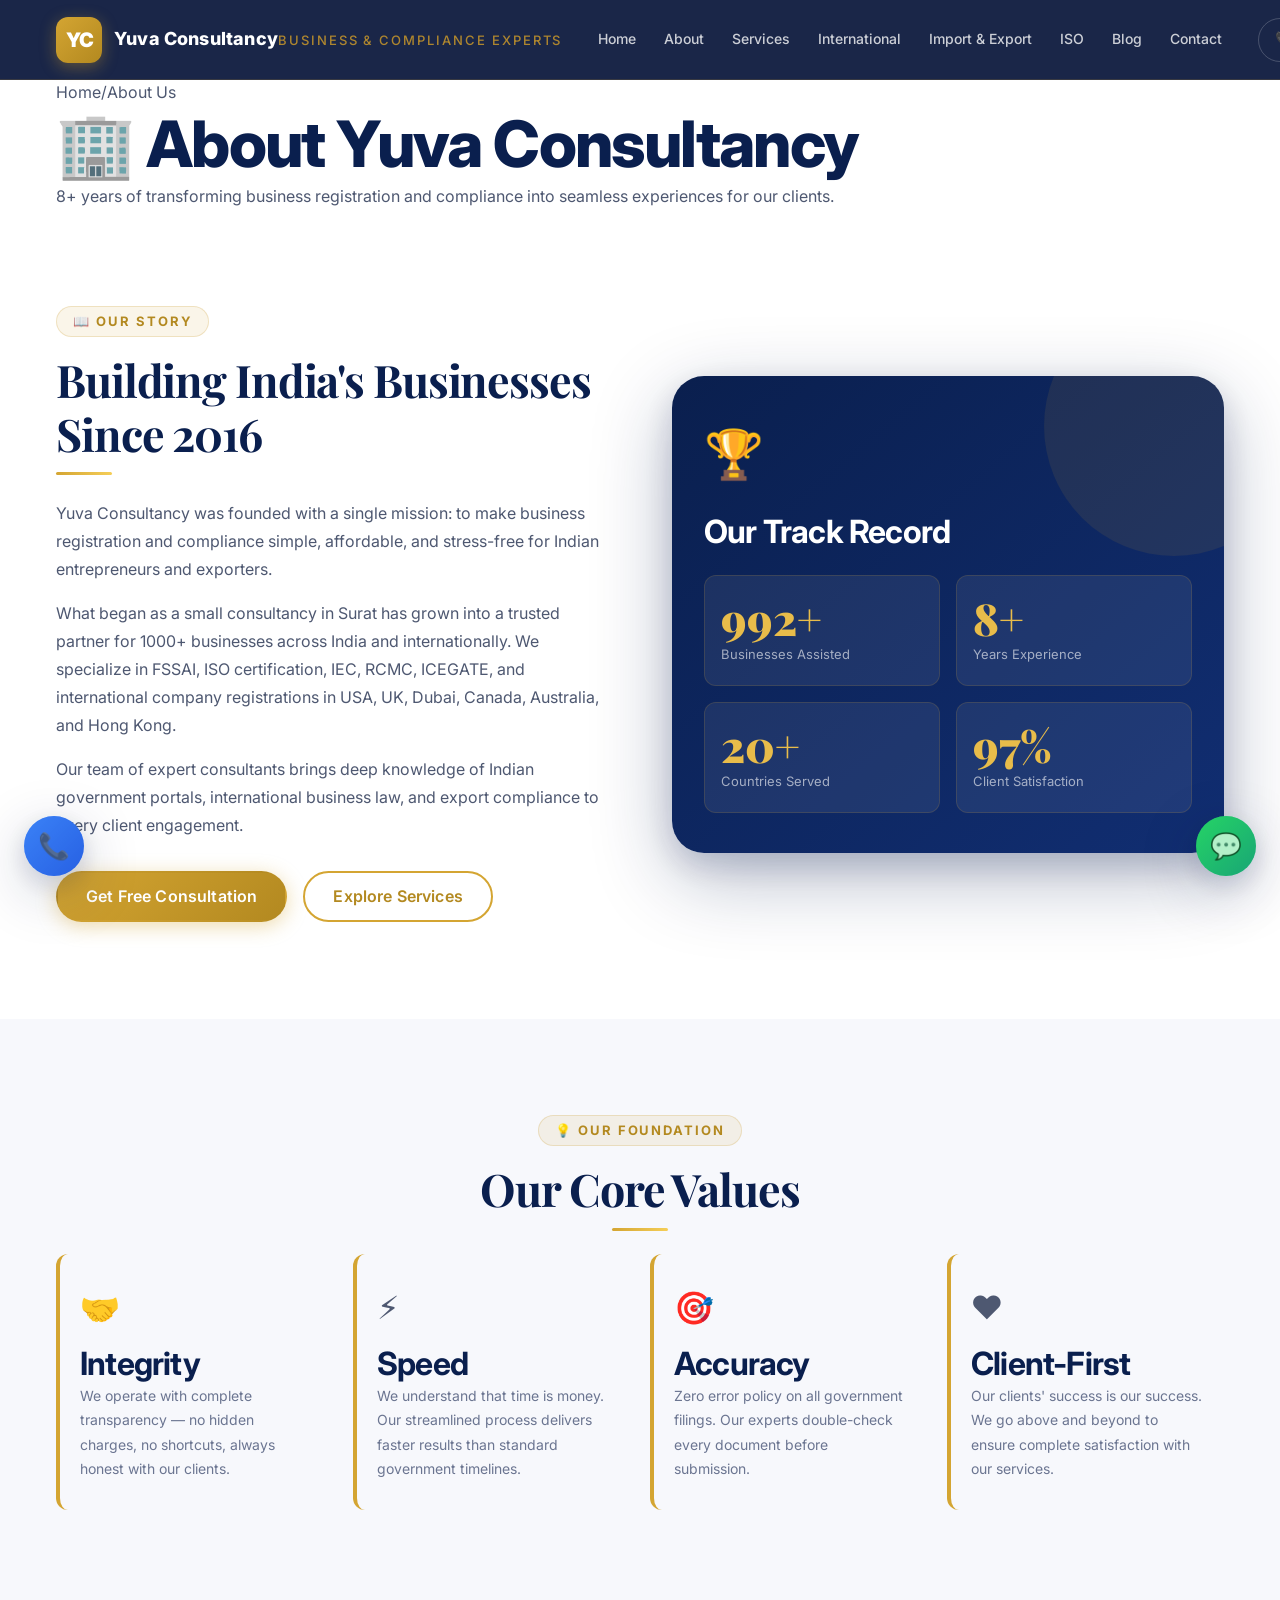
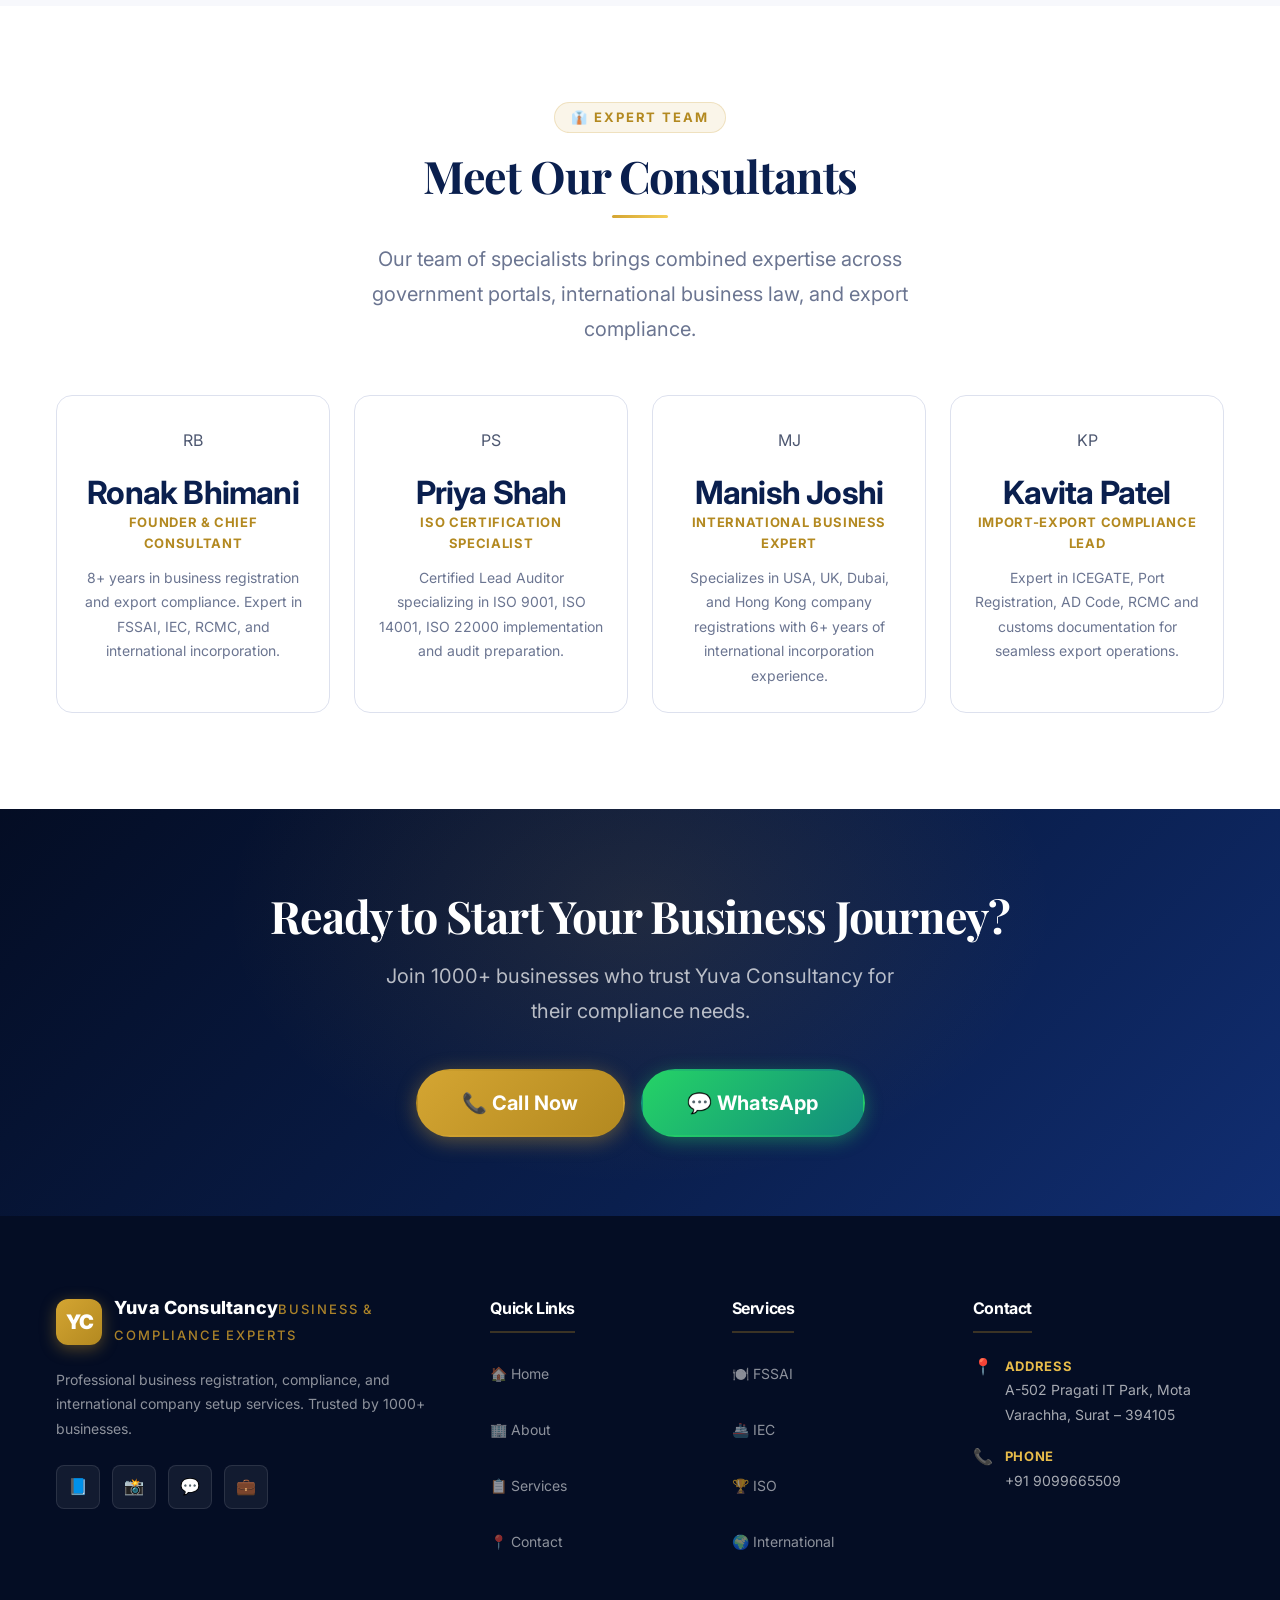
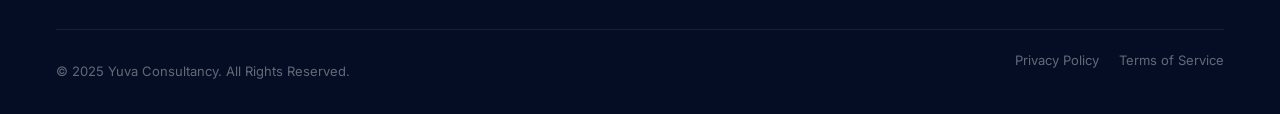
==== commit 318eeb15: "Rebuild homepage into premium conversion-focused consultancy experience" ====
--- a/about/index.html
+++ b/about/index.html
@@ -177,7 +177,7 @@
 <footer class="site-footer" role="contentinfo">
   <div class="container">
     <div class="footer-grid">
-      <div><a href="/" class="site-logo" style="margin-bottom:var(--sp-4);"><div class="logo-mark">YC</div><div class="logo-text-group"><span class="logo-name">Yuva Consultancy</span><span class="logo-tagline">Business &amp; Compliance Experts</span></div></a><p class="footer-brand-desc">Professional business registration, compliance, and international company setup services. Trusted by 1000+ businesses.</p><div class="footer-social"><a href="#" class="social-icon">📘</a><a href="#" class="social-icon">📸</a><a href="#" data-wa class="social-icon">💬</a><a href="#" class="social-icon">💼</a></div></div>
+      <div><a href="/" class="site-logo" style="margin-bottom:var(--sp-4);"><div class="logo-mark">YC</div><div class="logo-text-group"><span class="logo-name">Yuva Consultancy</span><span class="logo-tagline">Business &amp; Compliance Experts</span></div></a><p class="footer-brand-desc">Professional business registration, compliance, and international company setup services. Trusted by 1000+ businesses.</p><div class="footer-social"><a href="/contact/" class="social-icon">📘</a><a href="/contact/" class="social-icon">📸</a><a href="#" data-wa class="social-icon">💬</a><a href="/contact/" class="social-icon">💼</a></div></div>
       <div><h3 class="footer-col-title">Quick Links</h3><nav class="footer-links"><a href="/" class="footer-link">🏠 Home</a><a href="/about/" class="footer-link">🏢 About</a><a href="/services/" class="footer-link">📋 Services</a><a href="/contact/" class="footer-link">📍 Contact</a></nav></div>
       <div><h3 class="footer-col-title">Services</h3><nav class="footer-links"><a href="/services/" class="footer-link">🍽️ FSSAI</a><a href="/import-export-services/" class="footer-link">🚢 IEC</a><a href="/iso-certification/" class="footer-link">🏆 ISO</a><a href="/international-company-registration/" class="footer-link">🌍 International</a></nav></div>
       <div><h3 class="footer-col-title">Contact</h3><address class="footer-contact-list" style="font-style:normal;"><div class="footer-contact-item"><span class="contact-icon">📍</span><div class="contact-info-text"><span class="info-label">Address</span><span class="info-val">A-502 Pragati IT Park, Mota Varachha, Surat – 394105</span></div></div><div class="footer-contact-item"><span class="contact-icon">📞</span><div class="contact-info-text"><span class="info-label">Phone</span><a href="tel:+919099665509" class="info-val">+91 9099665509</a></div></div></address></div>
--- a/assets/css/tokens.css
+++ b/assets/css/tokens.css
@@ -1,10 +1,10 @@
 /* ============================================================
-   YUVA CONSULTANCY
-   tokens.css — Design System Variables (Single Source of Truth)
+   YUVA CONSULTANCY - FIXED VERSION
+   tokens.css — Design System Variables (Enhanced & Responsive)
    ============================================================ */
 
 :root {
-  /* === Brand Colors === */
+  /* === Brand Colors (Enhanced Contrast) === */
   --clr-navy:        #0A1F4E;
   --clr-navy-90:     #0D2560;
   --clr-navy-80:     #112E72;
@@ -12,10 +12,10 @@
   --clr-navy-dark:   #071439;
   --clr-navy-deeper: #040D24;
 
-  --clr-gold:        #C9982A;
-  --clr-gold-light:  #DDB040;
-  --clr-gold-bright: #F0C147;
-  --clr-gold-dark:   #A67C1A;
+  --clr-gold:        #D4A532;  /* Improved contrast */
+  --clr-gold-light:  #E8BC4A;
+  --clr-gold-bright: #F5CE58;
+  --clr-gold-dark:   #B38920;
   --clr-gold-muted:  #E5C97A;
 
   --clr-white:       #FFFFFF;
@@ -40,22 +40,23 @@
   --clr-call:        #2563EB;
   --clr-call-dark:   #1D4ED8;
 
-  /* === Typography === */
+  /* === Typography (Responsive) === */
   --font-display:  'Playfair Display', Georgia, serif;
-  --font-body:     'Inter', system-ui, sans-serif;
+  --font-body:     'Inter', system-ui, -apple-system, sans-serif;
   --font-mono:     'JetBrains Mono', 'Courier New', monospace;
 
-  --fs-xs:    0.75rem;   /* 12px */
-  --fs-sm:    0.8125rem; /* 13px */
-  --fs-base:  0.9375rem; /* 15px */
-  --fs-md:    1rem;      /* 16px */
-  --fs-lg:    1.125rem;  /* 18px */
-  --fs-xl:    1.25rem;   /* 20px */
-  --fs-2xl:   1.5rem;    /* 24px */
-  --fs-3xl:   1.875rem;  /* 30px */
-  --fs-4xl:   2.25rem;   /* 36px */
-  --fs-5xl:   3rem;      /* 48px */
-  --fs-6xl:   3.75rem;   /* 60px */
+  /* Base font sizes - will scale with viewport */
+  --fs-xs:    clamp(0.75rem, 2vw, 0.8125rem);   /* 12-13px */
+  --fs-sm:    clamp(0.8125rem, 2vw, 0.875rem);  /* 13-14px */
+  --fs-base:  clamp(0.9375rem, 2vw, 1rem);      /* 15-16px */
+  --fs-md:    clamp(1rem, 2vw, 1.125rem);       /* 16-18px */
+  --fs-lg:    clamp(1.125rem, 2.5vw, 1.25rem);  /* 18-20px */
+  --fs-xl:    clamp(1.25rem, 3vw, 1.5rem);      /* 20-24px */
+  --fs-2xl:   clamp(1.5rem, 4vw, 1.875rem);     /* 24-30px */
+  --fs-3xl:   clamp(1.875rem, 5vw, 2.25rem);    /* 30-36px */
+  --fs-4xl:   clamp(2.25rem, 6vw, 2.75rem);     /* 36-44px */
+  --fs-5xl:   clamp(2.5rem, 7vw, 3.5rem);       /* 40-56px */
+  --fs-6xl:   clamp(3rem, 8vw, 4.5rem);         /* 48-72px */
 
   --fw-light:   300;
   --fw-regular: 400;
@@ -68,7 +69,7 @@
   --lh-tight:   1.2;
   --lh-snug:    1.35;
   --lh-normal:  1.6;
-  --lh-relaxed: 1.8;
+  --lh-relaxed: 1.75;
 
   --ls-tight:   -0.025em;
   --ls-normal:  0;
@@ -76,41 +77,41 @@
   --ls-wider:   0.1em;
   --ls-widest:  0.15em;
 
-  /* === Spacing Scale (8pt grid) === */
-  --sp-1:  4px;
-  --sp-2:  8px;
-  --sp-3:  12px;
-  --sp-4:  16px;
-  --sp-5:  20px;
-  --sp-6:  24px;
-  --sp-7:  28px;
-  --sp-8:  32px;
-  --sp-10: 40px;
-  --sp-12: 48px;
-  --sp-14: 56px;
-  --sp-16: 64px;
-  --sp-20: 80px;
-  --sp-24: 96px;
-  --sp-32: 128px;
+  /* === Spacing Scale (8pt grid - responsive) === */
+  --sp-1:  clamp(4px, 1vw, 4px);
+  --sp-2:  clamp(8px, 1.5vw, 8px);
+  --sp-3:  clamp(12px, 2vw, 12px);
+  --sp-4:  clamp(16px, 2.5vw, 16px);
+  --sp-5:  clamp(20px, 3vw, 20px);
+  --sp-6:  clamp(24px, 3.5vw, 24px);
+  --sp-7:  clamp(28px, 4vw, 28px);
+  --sp-8:  clamp(32px, 4.5vw, 32px);
+  --sp-10: clamp(40px, 5vw, 40px);
+  --sp-12: clamp(48px, 6vw, 48px);
+  --sp-14: clamp(56px, 7vw, 56px);
+  --sp-16: clamp(64px, 8vw, 64px);
+  --sp-20: clamp(80px, 10vw, 80px);
+  --sp-24: clamp(96px, 12vw, 96px);
+  --sp-32: clamp(128px, 16vw, 128px);
 
   /* === Border Radius === */
   --radius-xs: 4px;
   --radius-sm: 8px;
   --radius-md: 12px;
-  --radius-lg: 18px;
+  --radius-lg: 16px;
   --radius-xl: 24px;
   --radius-2xl:32px;
   --radius-full: 9999px;
 
-  /* === Shadows === */
-  --shadow-xs: 0 1px 3px rgba(10,31,78,0.06), 0 1px 2px rgba(10,31,78,0.04);
-  --shadow-sm: 0 2px 8px rgba(10,31,78,0.08), 0 1px 3px rgba(10,31,78,0.05);
-  --shadow-md: 0 4px 20px rgba(10,31,78,0.12), 0 2px 8px rgba(10,31,78,0.07);
-  --shadow-lg: 0 8px 40px rgba(10,31,78,0.16), 0 4px 16px rgba(10,31,78,0.1);
-  --shadow-xl: 0 16px 60px rgba(10,31,78,0.22), 0 8px 24px rgba(10,31,78,0.12);
-  --shadow-2xl:0 24px 80px rgba(10,31,78,0.28), 0 12px 32px rgba(10,31,78,0.15);
-  --shadow-gold: 0 4px 20px rgba(201,152,42,0.35);
-  --shadow-gold-lg: 0 8px 40px rgba(201,152,42,0.45);
+  /* === Shadows (Enhanced) === */
+  --shadow-xs: 0 1px 3px rgba(10,31,78,0.08), 0 1px 2px rgba(10,31,78,0.05);
+  --shadow-sm: 0 2px 8px rgba(10,31,78,0.1), 0 1px 3px rgba(10,31,78,0.06);
+  --shadow-md: 0 4px 20px rgba(10,31,78,0.14), 0 2px 8px rgba(10,31,78,0.08);
+  --shadow-lg: 0 8px 40px rgba(10,31,78,0.18), 0 4px 16px rgba(10,31,78,0.12);
+  --shadow-xl: 0 16px 60px rgba(10,31,78,0.24), 0 8px 24px rgba(10,31,78,0.14);
+  --shadow-2xl:0 24px 80px rgba(10,31,78,0.3), 0 12px 32px rgba(10,31,78,0.16);
+  --shadow-gold: 0 4px 20px rgba(212,165,50,0.4);
+  --shadow-gold-lg: 0 8px 40px rgba(212,165,50,0.5);
   --shadow-wa: 0 4px 18px rgba(37,211,102,0.4);
   --shadow-call: 0 4px 18px rgba(37,99,235,0.4);
 
@@ -119,7 +120,7 @@
   --glass-bg-md:  rgba(255,255,255,0.12);
   --glass-bg-lg:  rgba(255,255,255,0.18);
   --glass-border: rgba(255,255,255,0.15);
-  --glass-border-gold: rgba(201,152,42,0.3);
+  --glass-border-gold: rgba(212,165,50,0.35);
   --blur-sm: blur(8px);
   --blur-md: blur(16px);
   --blur-lg: blur(24px);
@@ -141,15 +142,15 @@
   --transition-fast:  all var(--dur-fast) var(--ease-inout);
   --transition-slow:  all var(--dur-slow) var(--ease-out);
 
-  /* === Layout === */
-  --max-width:     1240px;
-  --max-width-sm:  860px;
-  --max-width-xs:  640px;
+  /* === Layout (Responsive) === */
+  --max-width:     min(1240px, 95vw);
+  --max-width-sm:  min(860px, 90vw);
+  --max-width-xs:  min(640px, 85vw);
   --header-h:      80px;
-  --header-h-sm:   68px;
-  --section-py:    96px;
-  --section-py-sm: 64px;
-  --section-py-xs: 48px;
+  --header-h-sm:   64px;
+  --section-py:    clamp(64px, 12vw, 96px);
+  --section-py-sm: clamp(48px, 10vw, 64px);
+  --section-py-xs: clamp(32px, 8vw, 48px);
 
   /* === Z-Index Scale === */
   --z-below:   -1;
@@ -160,4 +161,43 @@
   --z-fixed:    900;
   --z-modal:    1000;
   --z-toast:    1100;
-}
+
+  /* === Touch Targets (Accessibility) === */
+  --touch-target-min: 44px;
+  --input-height: 48px;
+  --button-height-sm: 40px;
+  --button-height-md: 48px;
+  --button-height-lg: 56px;
+}
+
+/* === Media Query Breakpoints === */
+@media (max-width: 1024px) {
+  :root {
+    --header-h: var(--header-h-sm);
+    --section-py: var(--section-py-sm);
+  }
+}
+
+@media (max-width: 768px) {
+  :root {
+    --header-h: 64px;
+    --section-py: var(--section-py-sm);
+  }
+}
+
+@media (max-width: 480px) {
+  :root {
+    --header-h: 56px;
+    --section-py: var(--section-py-xs);
+  }
+}
+
+/* === Reduced Motion Support === */
+@media (prefers-reduced-motion: reduce) {
+  :root {
+    --dur-fast: 0.01ms;
+    --dur-normal: 0.01ms;
+    --dur-slow: 0.01ms;
+    --dur-slower: 0.01ms;
+  }
+}
--- a/assets/css/base.css
+++ b/assets/css/base.css
@@ -203,3 +203,7 @@
 
 /* === Page wrapper offset for fixed header === */
 .page-body { padding-top: var(--header-h); }
+
+.heading-white {
+    color: var(--clr-white);
+}
--- a/assets/css/components.css
+++ b/assets/css/components.css
@@ -1,10 +1,10 @@
 /* ============================================================
-   components.css — Reusable UI Components
-   Buttons, Cards, Badges, Forms, Tags, Avatars, Stars
+   YUVA CONSULTANCY - FIXED VERSION
+   components.css — Enhanced UI Components with Better Accessibility
    ============================================================ */
 
 /* ========================
-   BUTTONS
+   BUTTONS (Enhanced Touch Targets)
    ======================== */
 
 .btn {
@@ -13,10 +13,11 @@
   justify-content: center;
   gap: var(--sp-2);
   padding: 14px 28px;
+  min-height: var(--button-height-md);
   border-radius: var(--radius-full);
   font-size: var(--fs-base);
   font-weight: var(--fw-semibold);
-  line-height: 1;
+  line-height: 1.2;
   letter-spacing: 0.01em;
   white-space: nowrap;
   cursor: pointer;
@@ -27,261 +28,173 @@
   border: 2px solid transparent;
   -webkit-user-select: none;
   user-select: none;
-}
-
-/* Ripple effect */
+  text-align: center;
+  /* Better touch target */
+  -webkit-tap-highlight-color: transparent;
+}
+
+/* Focus Visible (Accessibility) */
+.btn:focus-visible {
+  outline: 3px solid var(--clr-gold);
+  outline-offset: 3px;
+}
+
+/* Ripple Effect (Enhanced) */
 .btn::after {
   content: '';
-  position: absolute; inset: 0;
-  background: radial-gradient(circle, rgba(255,255,255,0.25) 0%, transparent 70%);
+  position: absolute;
+  inset: 0;
+  background: radial-gradient(circle, rgba(255,255,255,0.3) 0%, transparent 70%);
   opacity: 0;
   transform: scale(0.3);
   transition: opacity var(--dur-fast), transform var(--dur-slow) var(--ease-out);
 }
-.btn:active::after { opacity: 1; transform: scale(2); }
-
-/* Primary — Gold gradient */
+
+.btn:active::after {
+  opacity: 1;
+  transform: scale(2);
+}
+
+/* Primary Button (Improved Contrast) */
 .btn-primary {
   background: linear-gradient(135deg, var(--clr-gold) 0%, var(--clr-gold-dark) 100%);
   color: var(--clr-white);
   box-shadow: var(--shadow-gold);
 }
+
 .btn-primary:hover {
   transform: translateY(-2px);
   box-shadow: var(--shadow-gold-lg);
   background: linear-gradient(135deg, var(--clr-gold-light) 0%, var(--clr-gold) 100%);
 }
-.btn-primary:active { transform: translateY(0); }
-
-/* Navy — Dark navy */
+
+.btn-primary:active {
+  transform: translateY(0);
+}
+
+/* Navy Button */
 .btn-navy {
   background: linear-gradient(135deg, var(--clr-navy) 0%, var(--clr-navy-80) 100%);
   color: var(--clr-white);
   box-shadow: var(--shadow-md);
 }
+
 .btn-navy:hover {
   background: linear-gradient(135deg, var(--clr-navy-80) 0%, var(--clr-navy-70) 100%);
   transform: translateY(-2px);
   box-shadow: var(--shadow-lg);
 }
 
-/* Outline gold */
+/* Outline Gold */
 .btn-outline-gold {
   background: transparent;
-  color: var(--clr-gold);
+  color: var(--clr-gold-dark);
   border-color: var(--clr-gold);
 }
+
 .btn-outline-gold:hover {
   background: var(--clr-gold);
   color: var(--clr-white);
   transform: translateY(-2px);
 }
 
-/* Outline white (used on dark backgrounds) */
+/* Outline White */
 .btn-outline-white {
   background: transparent;
   color: var(--clr-white);
-  border-color: rgba(255,255,255,0.5);
-}
+  border-color: rgba(255,255,255,0.6);
+}
+
 .btn-outline-white:hover {
-  background: rgba(255,255,255,0.1);
+  background: rgba(255,255,255,0.15);
   border-color: rgba(255,255,255,0.9);
 }
 
-/* Glass (used on dark bg) */
-.btn-glass {
-  background: var(--glass-bg-md);
-  backdrop-filter: var(--blur-sm);
-  color: var(--clr-white);
-  border-color: var(--glass-border);
-}
-.btn-glass:hover { background: var(--glass-bg-lg); border-color: rgba(255,255,255,0.3); }
-
-/* WhatsApp */
+/* WhatsApp Button */
 .btn-wa {
   background: linear-gradient(135deg, var(--clr-wa) 0%, var(--clr-wa-dark) 100%);
   color: var(--clr-white);
   box-shadow: var(--shadow-wa);
 }
-.btn-wa:hover { transform: translateY(-2px); box-shadow: 0 8px 28px rgba(37,211,102,0.5); }
-
-/* Call */
+
+.btn-wa:hover {
+  transform: translateY(-2px);
+  box-shadow: 0 8px 28px rgba(37,211,102,0.5);
+}
+
+/* Call Button */
 .btn-call {
   background: linear-gradient(135deg, #3B82F6 0%, var(--clr-call-dark) 100%);
   color: var(--clr-white);
   box-shadow: var(--shadow-call);
 }
-.btn-call:hover { transform: translateY(-2px); box-shadow: 0 8px 28px rgba(37,99,235,0.5); }
-
-/* Sizes */
-.btn-sm  { padding: 10px 20px; font-size: var(--fs-sm); }
-.btn-lg  { padding: 17px 36px; font-size: var(--fs-md); font-weight: var(--fw-bold); }
-.btn-xl  { padding: 20px 44px; font-size: var(--fs-lg); font-weight: var(--fw-bold); }
-.btn-full{ width: 100%; }
-
-.btn-icon { padding: 14px; border-radius: var(--radius-full); }
-
-/* Loading state */
+
+.btn-call:hover {
+  transform: translateY(-2px);
+  box-shadow: 0 8px 28px rgba(37,99,235,0.5);
+}
+
+/* Button Sizes (Enhanced) */
+.btn-sm {
+  padding: 10px 20px;
+  min-height: var(--button-height-sm);
+  font-size: var(--fs-sm);
+}
+
+.btn-lg {
+  padding: 17px 36px;
+  min-height: var(--button-height-lg);
+  font-size: var(--fs-md);
+  font-weight: var(--fw-bold);
+}
+
+.btn-xl {
+  padding: 20px 44px;
+  min-height: 64px;
+  font-size: var(--fs-lg);
+  font-weight: var(--fw-bold);
+}
+
+.btn-full {
+  width: 100%;
+}
+
+.btn-icon {
+  padding: 14px;
+  border-radius: var(--radius-full);
+  min-width: 48px;
+}
+
+/* Loading State */
 .btn.loading {
-  pointer-events: none; opacity: 0.85;
-}
+  pointer-events: none;
+  opacity: 0.85;
+}
+
 .btn-spinner {
-  width: 18px; height: 18px;
+  width: 18px;
+  height: 18px;
   border: 2.5px solid rgba(255,255,255,0.3);
   border-top-color: var(--clr-white);
   border-radius: 50%;
   animation: spin 0.8s linear infinite;
 }
 
-/* ========================
-   CARDS
-   ======================== */
-
-.card {
-  background: var(--clr-white);
-  border-radius: var(--radius-lg);
-  border: 1.5px solid var(--clr-gray-200);
-  transition: var(--transition);
-  position: relative;
-  overflow: hidden;
-}
-.card:hover {
-  transform: translateY(-6px);
-  box-shadow: var(--shadow-lg);
-  border-color: rgba(201,152,42,0.25);
-}
-
-.card-top-accent::before {
-  content: '';
-  position: absolute; top: 0; left: 0; right: 0;
-  height: 3px;
-  background: linear-gradient(90deg, var(--clr-gold), var(--clr-gold-bright));
-  transform: scaleX(0);
-  transform-origin: left;
-  transition: transform var(--dur-normal) var(--ease-out);
-}
-.card:hover.card-top-accent::before,
-.card-top-accent.active::before { transform: scaleX(1); }
-
-.card-body { padding: var(--sp-8) var(--sp-6); }
-.card-body-lg { padding: var(--sp-10) var(--sp-8); }
-.card-body-sm { padding: var(--sp-6) var(--sp-5); }
-
-/* Glass card */
-.card-glass {
-  background: var(--glass-bg-md);
-  backdrop-filter: var(--blur-md);
-  -webkit-backdrop-filter: var(--blur-md);
-  border: 1px solid var(--glass-border);
-  border-radius: var(--radius-lg);
-}
-
-/* Dark card */
-.card-dark {
-  background: rgba(255,255,255,0.05);
-  border: 1px solid rgba(255,255,255,0.1);
-  border-radius: var(--radius-lg);
-  transition: var(--transition);
-}
-.card-dark:hover {
-  background: rgba(255,255,255,0.08);
-  border-color: rgba(201,152,42,0.35);
-  transform: translateY(-4px);
-}
-
-/* ========================
-   ICON BOX
-   ======================== */
-
-.icon-box {
-  width: 60px; height: 60px;
-  border-radius: var(--radius-md);
-  display: flex; align-items: center; justify-content: center;
-  font-size: 1.6rem;
-  flex-shrink: 0;
-  transition: var(--transition);
-}
-.icon-box-sm { width: 44px; height: 44px; font-size: 1.2rem; border-radius: var(--radius-sm); }
-.icon-box-lg { width: 72px; height: 72px; font-size: 2.2rem; border-radius: var(--radius-lg); }
-
-.icon-box-navy {
-  background: linear-gradient(135deg, rgba(10,31,78,0.1), rgba(10,31,78,0.04));
-  color: var(--clr-navy);
-}
-.icon-box-gold {
-  background: linear-gradient(135deg, rgba(201,152,42,0.18), rgba(201,152,42,0.06));
-  color: var(--clr-gold-dark);
-}
-.icon-box-gold-solid {
-  background: linear-gradient(135deg, var(--clr-gold), var(--clr-gold-dark));
-  color: var(--clr-white);
-  box-shadow: var(--shadow-gold);
-}
-.icon-box-glass {
-  background: var(--glass-bg-lg);
-  backdrop-filter: var(--blur-sm);
-  color: var(--clr-white);
-  border: 1px solid var(--glass-border);
-}
-
-/* ========================
-   BADGES / TAGS
-   ======================== */
-
-.badge {
-  display: inline-flex;
-  align-items: center;
-  gap: var(--sp-1);
-  padding: 3px 10px;
-  border-radius: var(--radius-full);
-  font-size: var(--fs-xs);
-  font-weight: var(--fw-bold);
-  letter-spacing: var(--ls-wide);
-  text-transform: uppercase;
-}
-
-.badge-gold {
-  background: rgba(201,152,42,0.12);
-  color: var(--clr-gold-dark);
-  border: 1px solid rgba(201,152,42,0.25);
-}
-.badge-navy {
-  background: linear-gradient(135deg, var(--clr-navy), var(--clr-navy-80));
-  color: var(--clr-white);
-}
-.badge-success { background: #DCFCE7; color: #166534; }
-.badge-error   { background: #FEE2E2; color: #991B1B; }
-
-/* ========================
-   STAR RATINGS
-   ======================== */
-
-.stars { display: flex; align-items: center; gap: 2px; }
-.star { font-size: var(--fs-base); color: #F59E0B; }
-.star-empty { color: var(--clr-gray-300); }
-
-/* ========================
-   AVATAR
-   ======================== */
-
-.avatar {
-  border-radius: 50%;
-  display: flex; align-items: center; justify-content: center;
-  font-weight: var(--fw-bold);
-  flex-shrink: 0;
-  background: linear-gradient(135deg, var(--clr-navy), var(--clr-navy-80));
-  color: var(--clr-gold-light);
-}
-.avatar-sm  { width: 36px; height: 36px; font-size: var(--fs-sm); }
-.avatar-md  { width: 48px; height: 48px; font-size: var(--fs-md); }
-.avatar-lg  { width: 64px; height: 64px; font-size: var(--fs-xl); }
-.avatar-xl  { width: 88px; height: 88px; font-size: var(--fs-3xl); }
-
-/* ========================
-   FORM COMPONENTS
-   ======================== */
-
-.form-group { margin-bottom: var(--sp-5); }
+/* Disabled State */
+.btn:disabled,
+.btn.disabled {
+  opacity: 0.5;
+  cursor: not-allowed;
+  pointer-events: none;
+}
+
+/* ========================
+   FORM COMPONENTS (Enhanced)
+   ======================== */
+
+.form-group {
+  margin-bottom: var(--sp-5);
+}
 
 .form-label {
   display: block;
@@ -294,8 +207,9 @@
 
 .form-control {
   width: 100%;
-  padding: 13px 16px;
-  border: 1.5px solid var(--clr-gray-200);
+  padding: 14px 18px;
+  min-height: var(--input-height);
+  border: 2px solid var(--clr-gray-200);
   border-radius: var(--radius-md);
   font-size: var(--fs-base);
   color: var(--clr-gray-800);
@@ -304,39 +218,200 @@
   outline: none;
   appearance: none;
   -webkit-appearance: none;
-}
+  font-family: var(--font-body);
+}
+
 .form-control:focus {
   border-color: var(--clr-gold);
-  box-shadow: 0 0 0 4px rgba(201,152,42,0.1);
-}
+  box-shadow: 0 0 0 4px rgba(212,165,50,0.15);
+}
+
 .form-control.error {
   border-color: var(--clr-error);
   box-shadow: 0 0 0 4px rgba(220,38,38,0.1);
 }
-.form-control::placeholder { color: var(--clr-gray-400); }
-
-.form-select-wrap { position: relative; }
+
+.form-control::placeholder {
+  color: var(--clr-gray-400);
+  opacity: 1;
+}
+
+/* Textarea */
+textarea.form-control {
+  resize: vertical;
+  min-height: 120px;
+  line-height: 1.6;
+}
+
+/* Select Wrapper */
+.form-select-wrap {
+  position: relative;
+}
+
 .form-select-wrap::after {
   content: '▾';
-  position: absolute; right: 14px; top: 50%;
+  position: absolute;
+  right: 16px;
+  top: 50%;
   transform: translateY(-50%);
   color: var(--clr-gray-400);
   pointer-events: none;
-  font-size: var(--fs-sm);
-}
-
+  font-size: var(--fs-base);
+}
+
+select.form-control {
+  padding-right: 44px;
+  cursor: pointer;
+}
+
+/* Form Error */
 .form-error {
   display: block;
   font-size: var(--fs-xs);
   color: var(--clr-error);
   margin-top: var(--sp-1);
-  min-height: 16px;
-}
-
+  min-height: 18px;
+  line-height: 1.4;
+}
+
+/* Form Field Row */
 .form-field-row {
   display: grid;
   grid-template-columns: 1fr 1fr;
   gap: var(--sp-4);
+}
+
+/* Mobile Optimization */
+@media (max-width: 640px) {
+  .form-field-row {
+    grid-template-columns: 1fr;
+    gap: 0;
+  }
+}
+
+/* ========================
+   CARDS (Enhanced Shadows)
+   ======================== */
+
+.card {
+  background: var(--clr-white);
+  border-radius: var(--radius-lg);
+  border: 1.5px solid var(--clr-gray-200);
+  transition: var(--transition);
+  position: relative;
+  overflow: hidden;
+}
+
+.card:hover {
+  transform: translateY(-6px);
+  box-shadow: var(--shadow-lg);
+  border-color: rgba(212,165,50,0.3);
+}
+
+.card-top-accent::before {
+  content: '';
+  position: absolute;
+  top: 0;
+  left: 0;
+  right: 0;
+  height: 3px;
+  background: linear-gradient(90deg, var(--clr-gold), var(--clr-gold-bright));
+  transform: scaleX(0);
+  transform-origin: left;
+  transition: transform var(--dur-normal) var(--ease-out);
+}
+
+.card:hover.card-top-accent::before,
+.card-top-accent.active::before {
+  transform: scaleX(1);
+}
+
+.card-body {
+  padding: var(--sp-8) var(--sp-6);
+}
+
+.card-body-lg {
+  padding: var(--sp-10) var(--sp-8);
+}
+
+.card-body-sm {
+  padding: var(--sp-6) var(--sp-5);
+}
+
+/* Glass Card */
+.card-glass {
+  background: var(--glass-bg-md);
+  backdrop-filter: var(--blur-md);
+  -webkit-backdrop-filter: var(--blur-md);
+  border: 1px solid var(--glass-border);
+  border-radius: var(--radius-lg);
+}
+
+/* Dark Card */
+.card-dark {
+  background: rgba(255,255,255,0.05);
+  border: 1px solid rgba(255,255,255,0.1);
+  border-radius: var(--radius-lg);
+  transition: var(--transition);
+}
+
+.card-dark:hover {
+  background: rgba(255,255,255,0.08);
+  border-color: rgba(212,165,50,0.4);
+  transform: translateY(-4px);
+}
+
+/* ========================
+   ICON BOX
+   ======================== */
+
+.icon-box {
+  width: 60px;
+  height: 60px;
+  border-radius: var(--radius-md);
+  display: flex;
+  align-items: center;
+  justify-content: center;
+  font-size: 1.6rem;
+  flex-shrink: 0;
+  transition: var(--transition);
+}
+
+.icon-box-sm {
+  width: 44px;
+  height: 44px;
+  font-size: 1.2rem;
+  border-radius: var(--radius-sm);
+}
+
+.icon-box-lg {
+  width: 72px;
+  height: 72px;
+  font-size: 2.2rem;
+  border-radius: var(--radius-lg);
+}
+
+.icon-box-navy {
+  background: linear-gradient(135deg, rgba(10,31,78,0.12), rgba(10,31,78,0.05));
+  color: var(--clr-navy);
+}
+
+.icon-box-gold {
+  background: linear-gradient(135deg, rgba(212,165,50,0.2), rgba(212,165,50,0.08));
+  color: var(--clr-gold-dark);
+}
+
+.icon-box-gold-solid {
+  background: linear-gradient(135deg, var(--clr-gold), var(--clr-gold-dark));
+  color: var(--clr-white);
+  box-shadow: var(--shadow-gold);
+}
+
+.icon-box-glass {
+  background: var(--glass-bg-lg);
+  backdrop-filter: var(--blur-sm);
+  color: var(--clr-white);
+  border: 1px solid var(--glass-border);
 }
 
 /* ========================
@@ -352,29 +427,199 @@
   align-items: center;
   gap: var(--sp-3);
   margin-top: var(--sp-4);
-}
-.alert.visible { display: flex; }
+  line-height: 1.5;
+}
+
+.alert.visible {
+  display: flex;
+}
+
 .alert-success {
-  background: #DCFCE7; color: #166534;
+  background: #DCFCE7;
+  color: #166534;
   border: 1px solid #86EFAC;
 }
+
 .alert-error {
-  background: #FEE2E2; color: #991B1B;
+  background: #FEE2E2;
+  color: #991B1B;
   border: 1px solid #FCA5A5;
 }
 
 /* ========================
-   TOAST
+   BADGES / TAGS
+   ======================== */
+
+.badge {
+  display: inline-flex;
+  align-items: center;
+  gap: var(--sp-1);
+  padding: 4px 12px;
+  border-radius: var(--radius-full);
+  font-size: var(--fs-xs);
+  font-weight: var(--fw-bold);
+  letter-spacing: var(--ls-wide);
+  text-transform: uppercase;
+  line-height: 1.2;
+}
+
+.badge-gold {
+  background: rgba(212,165,50,0.15);
+  color: var(--clr-gold-dark);
+  border: 1px solid rgba(212,165,50,0.3);
+}
+
+.badge-navy {
+  background: linear-gradient(135deg, var(--clr-navy), var(--clr-navy-80));
+  color: var(--clr-white);
+}
+
+.badge-success {
+  background: #DCFCE7;
+  color: #166534;
+}
+
+.badge-error {
+  background: #FEE2E2;
+  color: #991B1B;
+}
+
+/* ========================
+   FLOATING BUTTONS (Enhanced Touch)
+   ======================== */
+
+.float-btn-group-right {
+  position: fixed;
+  bottom: var(--sp-6);
+  right: var(--sp-6);
+  z-index: var(--z-fixed);
+  display: flex;
+  flex-direction: column;
+  align-items: flex-end;
+  gap: var(--sp-3);
+}
+
+.float-btn-group-left {
+  position: fixed;
+  bottom: var(--sp-6);
+  left: var(--sp-6);
+  z-index: var(--z-fixed);
+}
+
+.float-action-btn {
+  width: 60px;
+  height: 60px;
+  min-width: 60px;
+  min-height: 60px;
+  border-radius: var(--radius-full);
+  display: flex;
+  align-items: center;
+  justify-content: center;
+  font-size: 1.6rem;
+  box-shadow: var(--shadow-xl);
+  cursor: pointer;
+  transition: transform var(--dur-normal) var(--ease-spring), box-shadow var(--dur-normal);
+  text-decoration: none;
+  position: relative;
+  /* Better touch on mobile */
+  -webkit-tap-highlight-color: transparent;
+}
+
+.float-action-btn:hover {
+  transform: scale(1.12);
+  box-shadow: var(--shadow-2xl);
+}
+
+.float-action-btn::before {
+  content: '';
+  position: absolute;
+  inset: 0;
+  border-radius: var(--radius-full);
+  animation: pulse-ring 2.5s ease-out infinite;
+  opacity: 0;
+}
+
+.float-wa-btn {
+  background: linear-gradient(135deg, var(--clr-wa), var(--clr-wa-dark));
+}
+
+.float-wa-btn::before {
+  background: var(--clr-wa);
+  opacity: 0.35;
+}
+
+.float-call-btn {
+  background: linear-gradient(135deg, #3B82F6, var(--clr-call-dark));
+}
+
+.float-call-btn::before {
+  background: #3B82F6;
+  opacity: 0.35;
+}
+
+/* Float Label Tooltip */
+.float-label {
+  position: absolute;
+  right: calc(100% + 14px);
+  background: var(--clr-navy-deeper);
+  color: var(--clr-white);
+  font-size: var(--fs-xs);
+  font-weight: var(--fw-bold);
+  padding: 8px 14px;
+  border-radius: var(--radius-sm);
+  white-space: nowrap;
+  box-shadow: var(--shadow-md);
+  pointer-events: none;
+  transition: opacity var(--dur-normal), transform var(--dur-normal) var(--ease-spring);
+  opacity: 0;
+  transform: translateX(8px);
+}
+
+.float-label::after {
+  content: '';
+  position: absolute;
+  right: -6px;
+  top: 50%;
+  transform: translateY(-50%);
+  border: 6px solid transparent;
+  border-right: none;
+  border-left-color: var(--clr-navy-deeper);
+}
+
+.float-action-btn:hover .float-label {
+  opacity: 1;
+  transform: translateX(0);
+}
+
+/* Mobile Hide Labels */
+@media (max-width: 768px) {
+  .float-label {
+    display: none !important;
+  }
+
+  .float-action-btn {
+    width: 56px;
+    height: 56px;
+    min-width: 56px;
+    min-height: 56px;
+  }
+}
+
+/* ========================
+   TOAST NOTIFICATION
    ======================== */
 
 .toast {
-  position: fixed; bottom: 100px; left: 50%;
+  position: fixed;
+  bottom: 100px;
+  left: 50%;
   transform: translateX(-50%) translateY(20px);
   background: var(--clr-navy-deeper);
   color: var(--clr-white);
   padding: var(--sp-4) var(--sp-6);
   border-radius: var(--radius-full);
-  font-size: var(--fs-sm); font-weight: var(--fw-semibold);
+  font-size: var(--fs-sm);
+  font-weight: var(--fw-semibold);
   white-space: nowrap;
   box-shadow: var(--shadow-xl);
   z-index: var(--z-toast);
@@ -382,314 +627,59 @@
   opacity: 0;
   transition: opacity 0.4s, transform 0.4s var(--ease-spring);
   pointer-events: none;
-}
-.toast.show { opacity: 1; transform: translateX(-50%) translateY(0); }
-
-/* ========================
-   BREADCRUMB
-   ======================== */
-
-.breadcrumb {
-  display: flex; align-items: center; gap: var(--sp-2);
-  font-size: var(--fs-sm); color: rgba(255,255,255,0.5);
-  margin-bottom: var(--sp-4);
-}
-.breadcrumb a { color: var(--clr-gold-light); transition: color var(--dur-fast); }
-.breadcrumb a:hover { color: var(--clr-gold-bright); }
-.breadcrumb-sep { opacity: 0.4; }
-
-/* ========================
-   FLOATING BUTTONS
-   ======================== */
-
-.float-btn-group-right {
-  position: fixed; bottom: var(--sp-6); right: var(--sp-6);
-  z-index: var(--z-fixed);
-  display: flex; flex-direction: column; align-items: flex-end;
-  gap: var(--sp-3);
-}
-.float-btn-group-left {
-  position: fixed; bottom: var(--sp-6); left: var(--sp-6);
-  z-index: var(--z-fixed);
-}
-
-.float-action-btn {
-  width: 58px; height: 58px;
+  max-width: 90vw;
+}
+
+.toast.show {
+  opacity: 1;
+  transform: translateX(-50%) translateY(0);
+}
+
+/* Mobile Toast */
+@media (max-width: 640px) {
+  .toast {
+    white-space: normal;
+    text-align: center;
+    max-width: calc(100vw - 32px);
+  }
+}
+
+/* Accessibility Focus Improvements */
+*:focus-visible {
+  outline: 2px solid var(--clr-gold);
+  outline-offset: 2px;
+}
+
+/* Remove default focus for mouse users */
+*:focus:not(:focus-visible) {
+  outline: none;
+}
+
+/* Mobile sticky conversion bar */
+.mobile-sticky-cta {
+  position: fixed;
+  left: 0;
+  right: 0;
+  bottom: 0;
+  z-index: calc(var(--z-toast) - 1);
+  display: none;
+  gap: var(--sp-2);
+  padding: var(--sp-3);
+  padding-bottom: calc(var(--sp-3) + env(safe-area-inset-bottom));
+  background: rgba(10, 31, 78, 0.96);
+  backdrop-filter: blur(8px);
+}
+
+.mobile-sticky-btn {
+  flex: 1;
+  min-height: 48px;
   border-radius: var(--radius-full);
-  display: flex; align-items: center; justify-content: center;
-  font-size: 1.5rem;
-  box-shadow: var(--shadow-xl);
-  cursor: pointer;
-  transition: transform var(--dur-normal) var(--ease-spring), box-shadow var(--dur-normal);
-  text-decoration: none;
-  position: relative;
-}
-.float-action-btn:hover { transform: scale(1.12); box-shadow: var(--shadow-2xl); }
-
-.float-action-btn::before {
-  content: '';
-  position: absolute; inset: 0;
-  border-radius: var(--radius-full);
-  animation: pulse-ring 2.5s ease-out infinite;
-  opacity: 0;
-}
-
-.float-wa-btn { background: linear-gradient(135deg, var(--clr-wa), var(--clr-wa-dark)); }
-.float-wa-btn::before { background: var(--clr-wa); opacity: 0.35; }
-
-.float-call-btn { background: linear-gradient(135deg, #3B82F6, var(--clr-call-dark)); }
-.float-call-btn::before { background: #3B82F6; opacity: 0.35; }
-
-/* Float label tooltip */
-.float-label {
-  position: absolute;
-  right: calc(100% + 12px);
-  background: var(--clr-navy-deeper);
-  color: var(--clr-white);
-  font-size: var(--fs-xs); font-weight: var(--fw-bold);
-  padding: 6px 12px;
-  border-radius: var(--radius-sm);
-  white-space: nowrap;
-  box-shadow: var(--shadow-md);
-  pointer-events: none;
-  transition: opacity var(--dur-normal), transform var(--dur-normal) var(--ease-spring);
-  opacity: 0;
-  transform: translateX(8px);
-}
-.float-label::after {
-  content: '';
-  position: absolute; right: -6px; top: 50%;
-  transform: translateY(-50%);
-  border: 6px solid transparent;
-  border-right: none;
-  border-left-color: var(--clr-navy-deeper);
-}
-.float-action-btn:hover .float-label { opacity: 1; transform: translateX(0); }
-
-.float-action-btn.left .float-label {
-  right: auto; left: calc(100% + 12px);
-  transform: translateX(-8px);
-}
-.float-action-btn.left .float-label::after {
-  right: auto; left: -6px;
-  border-right-color: var(--clr-navy-deeper);
-  border-left: none;
-}
-.float-action-btn.left:hover .float-label { transform: translateX(0); }
-
-/* ========================
-   STATS COUNTER
-   ======================== */
-
-.stats-strip {
-  background: var(--clr-white);
-  border-radius: var(--radius-xl);
-  box-shadow: var(--shadow-xl);
-  padding: var(--sp-8) var(--sp-6);
-  display: grid;
-  grid-template-columns: repeat(4, 1fr);
-  gap: var(--sp-4);
-  position: relative;
-  z-index: var(--z-raised);
-}
-.stats-strip::before {
-  content: '';
-  position: absolute; top: 0; left: 0; right: 0;
-  height: 3px;
-  background: linear-gradient(90deg, var(--clr-gold), var(--clr-gold-bright), var(--clr-gold));
-  border-radius: var(--radius-xl) var(--radius-xl) 0 0;
-}
-
-.stat-item { text-align: center; padding: var(--sp-4); }
-.stat-item + .stat-item {
-  border-left: 1px solid var(--clr-gray-200);
-}
-
-.stat-num {
-  font-size: clamp(var(--fs-3xl), 4vw, var(--fs-5xl));
-  font-weight: var(--fw-black);
-  font-family: var(--font-display);
-  color: var(--clr-navy);
-  line-height: 1;
-  letter-spacing: var(--ls-tight);
-  display: block;
-}
-.stat-suffix { color: var(--clr-gold); }
-.stat-label {
-  font-size: var(--fs-sm);
-  color: var(--clr-gray-500);
-  font-weight: var(--fw-medium);
-  margin-top: var(--sp-2);
-  line-height: var(--lh-snug);
-}
-
-/* ========================
-   TESTIMONIAL CARD
-   ======================== */
-
-.testimonial-card {
-  background: var(--clr-white);
-  border-radius: var(--radius-lg);
-  padding: var(--sp-8) var(--sp-6);
-  border: 1px solid var(--clr-gray-200);
-  box-shadow: var(--shadow-sm);
-  transition: var(--transition);
-  position: relative;
-  overflow: hidden;
-}
-.testimonial-card:hover {
-  transform: translateY(-4px);
-  box-shadow: var(--shadow-lg);
-}
-.testimonial-card::before {
-  content: '\201C';
-  position: absolute; top: 16px; right: 20px;
-  font-size: 6rem;
-  font-family: Georgia, serif;
-  color: var(--clr-gold-light);
-  opacity: 0.12;
-  line-height: 1;
-}
-.testimonial-text {
-  font-size: var(--fs-base);
-  color: var(--clr-gray-600);
-  line-height: var(--lh-relaxed);
-  margin-block: var(--sp-4);
-  font-style: italic;
-}
-.testimonial-author {
-  display: flex; align-items: center; gap: var(--sp-3);
-  padding-top: var(--sp-4);
-  border-top: 1px solid var(--clr-gray-100);
-}
-.author-name { font-weight: var(--fw-bold); font-size: var(--fs-base); color: var(--clr-navy); }
-.author-role { font-size: var(--fs-xs); color: var(--clr-gray-400); margin-top: 2px; }
-
-/* ========================
-   PROCESS STEP
-   ======================== */
-
-.process-step-card {
-  background: var(--clr-white);
-  border-radius: var(--radius-lg);
-  padding: var(--sp-10) var(--sp-8);
-  text-align: center;
-  box-shadow: var(--shadow-md);
-  transition: var(--transition);
-  position: relative;
-}
-.process-step-card:hover { transform: translateY(-5px); box-shadow: var(--shadow-xl); }
-.step-num {
-  width: 60px; height: 60px;
-  border-radius: var(--radius-full);
-  background: linear-gradient(135deg, var(--clr-gold), var(--clr-gold-dark));
-  color: var(--clr-white);
-  font-size: var(--fs-xl);
-  font-weight: var(--fw-black);
-  display: flex; align-items: center; justify-content: center;
-  margin-inline: auto;
-  margin-bottom: var(--sp-5);
-  box-shadow: var(--shadow-gold);
-  position: relative; z-index: 1;
-}
-.step-title { color: var(--clr-navy); margin-bottom: var(--sp-3); font-size: var(--fs-xl); }
-.step-desc { color: var(--clr-gray-500); font-size: var(--fs-base); line-height: var(--lh-relaxed); }
-
-/* ========================
-   TRUST BADGE
-   ======================== */
-
-.trust-badge {
-  display: flex; flex-direction: column; align-items: center;
-  gap: var(--sp-4); padding: var(--sp-8) var(--sp-5);
-  text-align: center;
-  background: var(--glass-bg);
-  backdrop-filter: var(--blur-sm);
-  border: 1px solid var(--glass-border-gold);
-  border-radius: var(--radius-lg);
-  transition: var(--transition);
-}
-.trust-badge:hover {
-  background: var(--glass-bg-md);
-  border-color: rgba(201,152,42,0.5);
-  transform: translateY(-4px);
-}
-.trust-badge-icon {
-  width: 64px; height: 64px;
-  border-radius: var(--radius-full);
-  background: rgba(201,152,42,0.2);
-  display: flex; align-items: center; justify-content: center;
-  font-size: 1.8rem;
-}
-.trust-badge h4 { color: var(--clr-white); font-size: var(--fs-base); font-weight: var(--fw-bold); }
-.trust-badge p { color: rgba(255,255,255,0.6); font-size: var(--fs-sm); }
-
-/* ========================
-   BLOG CARD
-   ======================== */
-
-.blog-card {
-  background: var(--clr-white);
-  border-radius: var(--radius-lg);
-  border: 1px solid var(--clr-gray-200);
-  overflow: hidden;
-  transition: var(--transition);
-}
-.blog-card:hover { transform: translateY(-6px); box-shadow: var(--shadow-lg); }
-.blog-thumb {
-  aspect-ratio: 16/9;
-  display: flex; align-items: center; justify-content: center;
-  font-size: 3rem;
-  position: relative; overflow: hidden;
-}
-.blog-thumb-inner {
-  position: absolute; inset: 0;
-  background: linear-gradient(to bottom, transparent 40%, rgba(10,31,78,0.7));
-}
-.blog-cat {
-  display: inline-block;
-  background: rgba(201,152,42,0.12);
-  color: var(--clr-gold-dark);
-  font-size: var(--fs-xs); font-weight: var(--fw-bold);
-  letter-spacing: var(--ls-wide); text-transform: uppercase;
-  padding: 3px 10px; border-radius: var(--radius-full);
-  margin-bottom: var(--sp-3);
-}
-.blog-content { padding: var(--sp-6); }
-.blog-title {
-  color: var(--clr-navy); font-size: var(--fs-md); font-weight: var(--fw-bold);
-  line-height: var(--lh-snug); margin-bottom: var(--sp-3);
-}
-.blog-excerpt { color: var(--clr-gray-500); font-size: var(--fs-sm); margin-bottom: var(--sp-5); }
-.blog-meta {
-  display: flex; align-items: center; justify-content: space-between;
-  padding-top: var(--sp-4); border-top: 1px solid var(--clr-gray-100);
-  font-size: var(--fs-xs); color: var(--clr-gray-400);
-}
-.blog-read-more {
-  color: var(--clr-gold-dark); font-weight: var(--fw-bold);
-  display: flex; align-items: center; gap: 4px;
-  transition: gap var(--dur-fast);
-}
-.blog-card:hover .blog-read-more { gap: 8px; }
-
-/* ========================
-   PAGE HERO BANNER
-   ======================== */
-
-.page-hero-banner {
-  background: linear-gradient(140deg, var(--clr-navy-deeper) 0%, var(--clr-navy) 55%, var(--clr-navy-80) 100%);
-  padding: var(--sp-16) 0 var(--sp-12);
-  position: relative; overflow: hidden;
-}
-.page-hero-banner::before {
-  content: '';
-  position: absolute; inset: 0;
-  background:
-    radial-gradient(ellipse 80% 60% at 70% -20%, rgba(201,152,42,0.1) 0%, transparent 55%),
-    radial-gradient(ellipse 40% 50% at 10% 110%, rgba(201,152,42,0.06) 0%, transparent 50%);
-  pointer-events: none;
-}
-.page-hero-banner .container { position: relative; z-index: 1; }
-.page-hero-banner h1 { color: var(--clr-white); font-family: var(--font-display); margin-bottom: var(--sp-3); }
-.page-hero-banner p { color: rgba(255,255,255,0.72); font-size: var(--fs-lg); max-width: 580px; }
+  display: inline-flex;
+  align-items: center;
+  justify-content: center;
+  font-weight: var(--fw-semibold);
+  color: var(--clr-white);
+}
+
+.mobile-sticky-call { background: var(--clr-gold-dark); }
+.mobile-sticky-wa { background: #1fae58; }
--- a/assets/css/responsive.css
+++ b/assets/css/responsive.css
@@ -1,6 +1,37 @@
 /* ============================================================
-   responsive.css — Mobile-First Responsive Breakpoints
+   YUVA CONSULTANCY - FIXED VERSION
+   responsive.css — Enhanced Mobile-First Responsive Design
    ============================================================ */
+
+/* ========================
+   BASE RESPONSIVE RESETS
+   ======================== */
+
+/* Prevent horizontal scroll on mobile */
+html, body {
+  overflow-x: hidden;
+  max-width: 100vw;
+}
+
+/* Improve touch targets on mobile */
+a, button, input, select, textarea {
+  min-height: var(--touch-target-min);
+  min-width: var(--touch-target-min);
+}
+
+/* ========================
+   LARGE TABLET: max-width 1200px
+   ======================== */
+
+@media (max-width: 1200px) {
+  .container {
+    padding-inline: var(--sp-5);
+  }
+
+  .hero-grid {
+    gap: var(--sp-12);
+  }
+}
 
 /* ========================
    TABLET: max-width 1024px
@@ -8,252 +39,693 @@
 
 @media (max-width: 1024px) {
   :root {
-    --section-py: 72px;
-  }
-
-  /* Hero */
-  .hero-grid { grid-template-columns: 1fr; gap: var(--sp-12); }
-  .hero { min-height: auto; padding: 120px 0 64px; }
-  .hero-subtitle { max-width: 100%; }
+    --section-py: clamp(64px, 10vw, 72px);
+  }
+
+  .container {
+    padding-inline: var(--sp-4);
+  }
+
+  /* Hero Section */
+  .hero {
+    min-height: auto;
+    padding: 100px 0 60px;
+  }
+
+  .hero-grid {
+    grid-template-columns: 1fr;
+    gap: var(--sp-10);
+  }
+
+  .hero-subtitle {
+    max-width: 100%;
+  }
+
+  .hero-form-card {
+    max-width: 600px;
+    margin: 0 auto;
+  }
 
   /* Footer */
-  .footer-grid { grid-template-columns: 1fr 1fr; gap: var(--sp-8); }
-
-  /* Page sections */
-  .about-grid { grid-template-columns: 1fr; }
-  .case-studies-grid { grid-template-columns: 1fr; }
-  .contact-layout { grid-template-columns: 1fr; }
-
-  /* Stats strip */
+  .footer-grid {
+    grid-template-columns: repeat(2, 1fr);
+    gap: var(--sp-8);
+  }
+
+  /* Page Sections */
+  .about-grid {
+    grid-template-columns: 1fr;
+    gap: var(--sp-10);
+  }
+
+  .case-studies-grid {
+    grid-template-columns: 1fr;
+    gap: var(--sp-8);
+  }
+
+  .contact-layout {
+    grid-template-columns: 1fr;
+    gap: var(--sp-8);
+  }
+
+  /* Stats Strip */
   .stats-strip {
     grid-template-columns: repeat(2, 1fr);
     padding: var(--sp-6);
-  }
+    gap: var(--sp-4);
+  }
+
   .stats-strip .stat-item:nth-child(1),
-  .stats-strip .stat-item:nth-child(2) { border-top: none; }
-  .stats-strip .stat-item:nth-child(2) { border-left: 1px solid var(--clr-gray-200); }
+  .stats-strip .stat-item:nth-child(2) {
+    border-top: none;
+  }
+
+  .stats-strip .stat-item:nth-child(2) {
+    border-left: 1px solid var(--clr-gray-200);
+  }
+
   .stats-strip .stat-item:nth-child(3),
-  .stats-strip .stat-item:nth-child(4) { border-top: 1px solid var(--clr-gray-200); }
-  .stats-strip .stat-item:nth-child(3) { border-left: none; }
-  .stats-strip .stat-item:nth-child(4) { border-left: 1px solid var(--clr-gray-200); }
-
-  .process-grid { gap: var(--sp-5); }
-
-  /* Case studies */
-  .case-study-card { max-width: 640px; margin-inline: auto; }
-}
-
-/* ========================
-   TABLET SMALL: max-width 768px
+  .stats-strip .stat-item:nth-child(4) {
+    border-top: 1px solid var(--clr-gray-200);
+  }
+
+  .stats-strip .stat-item:nth-child(3) {
+    border-left: none;
+  }
+
+  .stats-strip .stat-item:nth-child(4) {
+    border-left: 1px solid var(--clr-gray-200);
+  }
+
+  /* Process Grid */
+  .process-grid {
+    gap: var(--sp-6);
+  }
+
+  .process-grid::before {
+    display: none;
+  }
+
+  /* Services Grid */
+  .services-grid {
+    grid-template-columns: repeat(auto-fill, minmax(240px, 1fr));
+  }
+}
+
+/* ========================
+   MOBILE LANDSCAPE / SMALL TABLET: max-width 768px
    ======================== */
 
 @media (max-width: 768px) {
   :root {
-    --header-h: var(--header-h-sm);
-    --section-py: var(--section-py-sm);
-  }
-
-  /* ── Header ── */
-  .main-nav { display: none; }
-  .hamburger-btn { display: flex; }
+    --header-h: 64px;
+    --section-py: clamp(48px, 8vw, 64px);
+  }
+
+  /* Header Adjustments */
+  .main-nav {
+    display: none;
+  }
+
+  .hamburger-btn {
+    display: flex;
+  }
+
   .header-call-btn .btn-text,
-  .header-wa-btn .btn-text { display: none; }
-  .header-call-btn { padding: 9px 12px; }
-  .header-wa-btn { padding: 9px 12px; }
-
-  /* ── Hero ── */
-  .hero { padding: 96px 0 50px; }
-  .hero-grid { gap: var(--sp-8); }
-  .hero-title { font-size: clamp(1.75rem, 6vw, 2.5rem); }
-  .hero-cta { gap: var(--sp-3); }
-  .hero-cta .btn { flex: 1; min-width: 130px; justify-content: center; }
-  .hero-trust { flex-direction: column; align-items: flex-start; gap: var(--sp-3); }
-  .hero-form-card { padding: var(--sp-7) var(--sp-5); }
-
-  /* ── Sections ── */
-  .process-grid { grid-template-columns: 1fr; }
-  .process-grid::before { display: none; }
-
-  .trust-grid { grid-template-columns: repeat(2, 1fr); }
-  .testimonials-grid { grid-template-columns: 1fr; }
-  .countries-grid { grid-template-columns: repeat(3, 1fr); }
-  .services-grid { grid-template-columns: repeat(2, 1fr); }
-  .team-grid { grid-template-columns: repeat(2, 1fr); }
-  .values-grid { grid-template-columns: 1fr 1fr; }
-  .service-detail-grid { grid-template-columns: 1fr; }
-  .iso-grid { grid-template-columns: 1fr 1fr; }
-  .blog-full-grid { grid-template-columns: 1fr; }
-  .intl-grid { grid-template-columns: 1fr; }
-
-  /* ── IE features grid ── */
-  .ie-features-grid { grid-template-columns: 1fr; }
-  .doc-chips { grid-template-columns: 1fr 1fr; }
-
-  /* ── Stats ── */
-  .stats-strip { padding: var(--sp-5) var(--sp-4); border-radius: var(--radius-lg); }
-  .stat-num { font-size: var(--fs-3xl); }
-
-  /* ── Footer ── */
-  .footer-grid { grid-template-columns: 1fr 1fr; gap: var(--sp-6); }
-  .footer-bottom { flex-direction: column; text-align: center; gap: var(--sp-3); }
-  .footer-legal-links { justify-content: center; }
-
-  /* ── Floating buttons ── */
-  .float-label { display: none !important; }
-  .float-action-btn { width: 52px; height: 52px; font-size: 1.3rem; }
-
-  /* ── CTA ── */
-  .cta-btn-group { flex-direction: column; align-items: center; }
-  .cta-btn-group .btn { width: 100%; max-width: 280px; }
-
-  /* ── About ── */
-  .about-stat-grid { grid-template-columns: 1fr 1fr; }
-  .about-visual { padding: var(--sp-8) var(--sp-5); }
-
-  /* ── Contact ── */
-  .form-field-row { grid-template-columns: 1fr; gap: var(--sp-0); }
-  .contact-info-panel, .contact-form-panel { padding: var(--sp-6) var(--sp-5); }
-
-  /* ── FAQ ── */
-  .faq-grid { grid-template-columns: 1fr; }
-
-  /* ── Page hero banner ── */
-  .page-hero-banner { padding: var(--sp-12) 0 var(--sp-8); }
-
-  /* ── Case studies ── */
-  .case-study-metrics { gap: var(--sp-4); flex-wrap: wrap; }
-  .metric-item .m-val { font-size: var(--fs-2xl); }
-}
-
-/* ========================
-   MOBILE: max-width 480px
+  .header-wa-btn .btn-text {
+    display: none;
+  }
+
+  .header-call-btn,
+  .header-wa-btn {
+    padding: 10px 14px;
+    min-width: 48px;
+  }
+
+  .site-logo {
+    gap: var(--sp-2);
+  }
+
+  .logo-mark {
+    width: 40px;
+    height: 40px;
+    font-size: var(--fs-md);
+  }
+
+  .logo-text-group .logo-name {
+    font-size: var(--fs-sm);
+  }
+
+  .logo-text-group .logo-tagline {
+    font-size: 0.65rem;
+  }
+
+  /* Hero Section */
+  .hero {
+    padding: 80px 0 48px;
+  }
+
+  .hero-grid {
+    gap: var(--sp-8);
+  }
+
+  .hero-title {
+    font-size: clamp(1.75rem, 6vw, 2.5rem);
+    line-height: 1.2;
+  }
+
+  .hero-cta {
+    gap: var(--sp-3);
+    flex-direction: column;
+    align-items: stretch;
+  }
+
+  .hero-cta .btn {
+    width: 100%;
+    justify-content: center;
+  }
+
+  .hero-trust {
+    flex-direction: column;
+    align-items: flex-start;
+    gap: var(--sp-3);
+  }
+
+  .hero-form-card {
+    padding: var(--sp-7) var(--sp-5);
+    border-radius: var(--radius-xl);
+  }
+
+  /* Process Section */
+  .process-grid {
+    grid-template-columns: 1fr;
+    gap: var(--sp-5);
+  }
+
+  /* Trust & Testimonials */
+  .trust-grid {
+    grid-template-columns: 1fr;
+    gap: var(--sp-5);
+  }
+
+  .testimonials-grid {
+    grid-template-columns: 1fr;
+  }
+
+  /* Countries Grid */
+  .countries-grid {
+    grid-template-columns: repeat(3, 1fr);
+    gap: var(--sp-4);
+  }
+
+  /* Services Grid */
+  .services-grid {
+    grid-template-columns: repeat(2, 1fr);
+    gap: var(--sp-4);
+  }
+
+  /* Team Grid */
+  .team-grid {
+    grid-template-columns: repeat(2, 1fr);
+  }
+
+  /* Values Grid */
+  .values-grid {
+    grid-template-columns: 1fr;
+    gap: var(--sp-4);
+  }
+
+  /* Service Detail Grid */
+  .service-detail-grid {
+    grid-template-columns: 1fr;
+  }
+
+  /* ISO Grid */
+  .iso-grid {
+    grid-template-columns: 1fr;
+  }
+
+  /* Blog Grid */
+  .blog-full-grid,
+  .blog-grid {
+    grid-template-columns: 1fr;
+  }
+
+  /* International Grid */
+  .intl-grid {
+    grid-template-columns: 1fr;
+  }
+
+  /* IE Features Grid */
+  .ie-features-grid {
+    grid-template-columns: 1fr;
+  }
+
+  .doc-chips {
+    grid-template-columns: 1fr;
+  }
+
+  /* Stats Strip Mobile Fix */
+  .stats-strip {
+    padding: var(--sp-5) var(--sp-4);
+    border-radius: var(--radius-lg);
+  }
+
+  .stat-num {
+    font-size: clamp(var(--fs-3xl), 8vw, var(--fs-4xl));
+  }
+
+  /* Footer */
+  .footer-grid {
+    grid-template-columns: 1fr;
+    gap: var(--sp-6);
+  }
+
+  .footer-bottom {
+    flex-direction: column;
+    text-align: center;
+    gap: var(--sp-3);
+  }
+
+  .footer-legal-links {
+    justify-content: center;
+  }
+
+  /* Floating Buttons */
+  .float-label {
+    display: none !important;
+  }
+
+  .mobile-sticky-cta {
+    display: flex;
+  }
+
+  body {
+    padding-bottom: 88px;
+  }
+
+  .float-action-btn {
+    width: 56px;
+    height: 56px;
+    font-size: 1.4rem;
+  }
+
+  /* CTA Section */
+  .cta-btn-group {
+    flex-direction: column;
+    align-items: stretch;
+    gap: var(--sp-3);
+  }
+
+  .cta-btn-group .btn {
+    width: 100%;
+  }
+
+  /* About Visual */
+  .about-stat-grid {
+    grid-template-columns: 1fr 1fr;
+  }
+
+  .about-visual {
+    padding: var(--sp-8) var(--sp-5);
+  }
+
+  /* Contact Form */
+  .form-field-row {
+    grid-template-columns: 1fr;
+    gap: 0;
+  }
+
+  .contact-info-panel,
+  .contact-form-panel {
+    padding: var(--sp-6) var(--sp-5);
+  }
+
+  /* FAQ Grid */
+  .faq-grid {
+    grid-template-columns: 1fr;
+  }
+
+  /* Page Hero Banner */
+  .page-hero-banner {
+    padding: var(--sp-12) 0 var(--sp-8);
+  }
+
+  .page-hero-banner h1 {
+    font-size: clamp(var(--fs-2xl), 6vw, var(--fs-3xl));
+  }
+
+  /* Case Study Metrics */
+  .case-study-metrics {
+    gap: var(--sp-4);
+    flex-wrap: wrap;
+  }
+
+  .metric-item .m-val {
+    font-size: var(--fs-2xl);
+  }
+
+  /* IE Feature Card */
+  .ie-feature-card {
+    flex-direction: column;
+    text-align: center;
+  }
+}
+
+/* ========================
+   MOBILE PORTRAIT: max-width 480px
    ======================== */
 
 @media (max-width: 480px) {
-  :root { --section-py: var(--section-py-xs); }
-
-  .container { padding-inline: var(--sp-4); }
-
-  /* ── Hero ── */
-  .hero { padding: 88px 0 38px; }
-  .hero-title { font-size: clamp(1.5rem, 7vw, 2rem); letter-spacing: -0.02em; }
-  .hero-cta { flex-direction: column; align-items: stretch; }
-  .hero-cta .btn { justify-content: center; text-align: center; }
-  .hero-form-card { padding: var(--sp-5) var(--sp-4); border-radius: var(--radius-xl); }
+  :root {
+    --section-py: clamp(32px, 8vw, 48px);
+    --header-h: 56px;
+  }
+
+  .container {
+    padding-inline: var(--sp-3);
+  }
+
+  /* Hero Section */
+  .hero {
+    padding: 72px 0 32px;
+  }
+
+  .hero-title {
+    font-size: clamp(1.5rem, 8vw, 2rem);
+    letter-spacing: -0.02em;
+  }
+
+  .hero-subtitle {
+    font-size: var(--fs-base);
+  }
+
+  .hero-cta {
+    flex-direction: column;
+    align-items: stretch;
+  }
+
+  .hero-cta .btn {
+    justify-content: center;
+    text-align: center;
+    font-size: var(--fs-base);
+  }
+
+  .hero-form-card {
+    padding: var(--sp-5) var(--sp-4);
+    border-radius: var(--radius-lg);
+  }
+
   .hero-form-card .form-card-header h2,
-  .hero-form-card .form-card-header h3 { font-size: var(--fs-lg); }
-
-  /* ── Country cards ── */
-  .countries-grid { grid-template-columns: repeat(2, 1fr); gap: var(--sp-3); }
-  .country-card { padding: var(--sp-5) var(--sp-3); }
-  .country-flag { font-size: 2.4rem; }
-
-  /* ── Service cards ── */
-  .services-grid { grid-template-columns: 1fr; }
-  .service-detail-grid { grid-template-columns: 1fr; }
-
-  /* ── Trust & team ── */
-  .trust-grid { grid-template-columns: 1fr; }
-  .team-grid { grid-template-columns: 1fr; }
-  .values-grid { grid-template-columns: 1fr; }
-
-  /* ── ISO grid ── */
-  .iso-grid { grid-template-columns: 1fr; }
-
-  /* ── Doc chips ── */
-  .doc-chips { grid-template-columns: 1fr; }
-
-  /* ── Stats ── */
+  .hero-form-card .form-card-header h3 {
+    font-size: var(--fs-lg);
+  }
+
+  /* Countries Grid */
+  .countries-grid {
+    grid-template-columns: repeat(2, 1fr);
+    gap: var(--sp-3);
+  }
+
+  .country-card {
+    padding: var(--sp-5) var(--sp-3);
+  }
+
+  .country-flag {
+    font-size: 2.4rem;
+  }
+
+  /* Services Grid */
+  .services-grid {
+    grid-template-columns: 1fr;
+    gap: var(--sp-4);
+  }
+
+  /* Service Detail Grid */
+  .service-detail-grid {
+    grid-template-columns: 1fr;
+  }
+
+  /* Trust & Team */
+  .trust-grid {
+    grid-template-columns: 1fr;
+  }
+
+  .team-grid {
+    grid-template-columns: 1fr;
+  }
+
+  .values-grid {
+    grid-template-columns: 1fr;
+  }
+
+  /* ISO Grid */
+  .iso-grid {
+    grid-template-columns: 1fr;
+  }
+
+  /* Doc Chips */
+  .doc-chips {
+    grid-template-columns: 1fr;
+  }
+
+  /* Stats Strip Mobile Optimization */
   .stats-strip {
     grid-template-columns: 1fr 1fr;
     gap: 0;
-  }
-  .stat-item { padding: var(--sp-4) var(--sp-3); }
-  /* Reset all borders first, then re-apply */
-  .stats-strip .stat-item { border-left: none !important; border-top: none !important; }
-  .stats-strip .stat-item:nth-child(2) { border-left: 1px solid var(--clr-gray-200) !important; }
-  .stats-strip .stat-item:nth-child(3) { border-top: 1px solid var(--clr-gray-200) !important; }
-  .stats-strip .stat-item:nth-child(4) { border-left: 1px solid var(--clr-gray-200) !important; border-top: 1px solid var(--clr-gray-200) !important; }
-
-  /* ── Section headings ── */
-  .section-heading { font-size: clamp(var(--fs-2xl), 6.5vw, var(--fs-3xl)); }
-  .section-subheading { font-size: var(--fs-base); margin-bottom: var(--sp-8); }
-
-  /* ── Footer ── */
-  .footer-grid { grid-template-columns: 1fr; gap: var(--sp-6); }
-  .footer-brand-desc { font-size: var(--fs-xs); }
-
-  /* ── Floating buttons ── */
-  .float-action-btn { width: 48px; height: 48px; font-size: 1.2rem; }
-  .float-btn-group-right { bottom: var(--sp-5); right: var(--sp-4); }
-  .float-btn-group-left  { bottom: var(--sp-5); left: var(--sp-4); }
-
-  /* ── Page hero ── */
-  .page-hero-banner { padding: var(--sp-10) 0 var(--sp-6); }
-  .page-hero-banner h1 { font-size: var(--fs-2xl); }
-
-  /* ── Process step cards ── */
-  .process-step-card { padding: var(--sp-8) var(--sp-5); }
-
-  /* ── Buttons ── */
-  .btn-xl { padding: 16px 30px; font-size: var(--fs-md); }
-  .btn-lg { padding: 14px 24px; }
-
-  /* ── Contact form ── */
-  .form-field-row { grid-template-columns: 1fr; }
-  .contact-info-panel, .contact-form-panel { padding: var(--sp-5) var(--sp-4); }
-  .map-embed { height: 220px; }
-
-  /* ── About stat grid ── */
-  .about-stat-grid { grid-template-columns: 1fr 1fr; }
-  .about-visual { padding: var(--sp-6) var(--sp-4); }
-
-  /* ── Case study ── */
-  .case-study-header { padding: var(--sp-7) var(--sp-5); }
-  .case-study-body { padding: var(--sp-6) var(--sp-5); }
-  .case-study-metrics { gap: var(--sp-3); }
-
-  /* ── Blog ── */
-  .blog-full-grid { grid-template-columns: 1fr; }
-
-  /* ── CTA ── */
-  .cta-banner { padding: var(--sp-14) 0; }
-  .cta-btn-group .btn { max-width: 100%; }
-
-  /* ── IE feature card ── */
-  .ie-feature-card { flex-direction: column; }
-}
-
-/* ========================
-   VERY SMALL: max-width 320px
+    padding: var(--sp-4) var(--sp-2);
+  }
+
+  .stat-item {
+    padding: var(--sp-4) var(--sp-2);
+    border: none !important;
+  }
+
+  .stat-item:nth-child(2) {
+    border-left: 1px solid var(--clr-gray-200) !important;
+  }
+
+  .stat-item:nth-child(3) {
+    border-top: 1px solid var(--clr-gray-200) !important;
+  }
+
+  .stat-item:nth-child(4) {
+    border-left: 1px solid var(--clr-gray-200) !important;
+    border-top: 1px solid var(--clr-gray-200) !important;
+  }
+
+  .stat-num {
+    font-size: clamp(var(--fs-2xl), 7vw, var(--fs-3xl));
+  }
+
+  .stat-label {
+    font-size: var(--fs-xs);
+  }
+
+  /* Section Headings */
+  .section-heading {
+    font-size: clamp(var(--fs-2xl), 6.5vw, var(--fs-3xl));
+  }
+
+  .section-subheading {
+    font-size: var(--fs-base);
+    margin-bottom: var(--sp-8);
+  }
+
+  /* Footer */
+  .footer-grid {
+    grid-template-columns: 1fr;
+    gap: var(--sp-6);
+  }
+
+  .footer-brand-desc {
+    font-size: var(--fs-xs);
+  }
+
+  /* Floating Buttons */
+  .float-action-btn {
+    width: 52px;
+    height: 52px;
+    font-size: 1.3rem;
+  }
+
+  .float-btn-group-right {
+    bottom: var(--sp-4);
+    right: var(--sp-3);
+  }
+
+  .float-btn-group-left {
+    bottom: var(--sp-4);
+    left: var(--sp-3);
+  }
+
+  /* Page Hero */
+  .page-hero-banner {
+    padding: var(--sp-10) 0 var(--sp-6);
+  }
+
+  .page-hero-banner h1 {
+    font-size: clamp(var(--fs-xl), 6vw, var(--fs-2xl));
+  }
+
+  /* Process Step Cards */
+  .process-step-card {
+    padding: var(--sp-8) var(--sp-5);
+  }
+
+  /* Buttons */
+  .btn-xl {
+    padding: 16px 28px;
+    font-size: var(--fs-md);
+  }
+
+  .btn-lg {
+    padding: 14px 24px;
+    font-size: var(--fs-base);
+  }
+
+  .btn {
+    padding: 12px 20px;
+    font-size: var(--fs-sm);
+  }
+
+  /* Contact Form */
+  .form-field-row {
+    grid-template-columns: 1fr;
+  }
+
+  .contact-info-panel,
+  .contact-form-panel {
+    padding: var(--sp-5) var(--sp-4);
+  }
+
+  .map-embed {
+    height: 220px;
+  }
+
+  /* About Stat Grid */
+  .about-stat-grid {
+    grid-template-columns: 1fr 1fr;
+  }
+
+  .about-visual {
+    padding: var(--sp-6) var(--sp-4);
+  }
+
+  /* Case Study */
+  .case-study-header {
+    padding: var(--sp-7) var(--sp-5);
+  }
+
+  .case-study-body {
+    padding: var(--sp-6) var(--sp-5);
+  }
+
+  .case-study-metrics {
+    gap: var(--sp-3);
+  }
+
+  /* Blog */
+  .blog-full-grid,
+  .blog-grid {
+    grid-template-columns: 1fr;
+  }
+
+  /* CTA Banner */
+  .cta-banner {
+    padding: var(--sp-14) 0;
+  }
+
+  .cta-btn-group .btn {
+    max-width: 100%;
+  }
+}
+
+/* ========================
+   VERY SMALL: max-width 360px
    ======================== */
 
 @media (max-width: 360px) {
-  .container { padding-inline: var(--sp-3); }
-  .hero { padding: 82px 0 32px; }
-  .hero-title { font-size: 1.5rem; }
-  .hero-form-card { padding: var(--sp-4) var(--sp-3); }
-  .btn { padding: 12px 18px; font-size: var(--fs-sm); }
-  .btn-lg { padding: 13px 22px; font-size: var(--fs-base); }
-  .header-actions { gap: var(--sp-2); }
-  .countries-grid { grid-template-columns: 1fr 1fr; gap: var(--sp-2); }
-  .country-card { padding: var(--sp-4) var(--sp-2); }
-  .country-flag { font-size: 2rem; }
-  .stats-strip { padding: var(--sp-4) var(--sp-3); }
-  .stat-num { font-size: var(--fs-2xl); }
-  .process-step-card { padding: var(--sp-6) var(--sp-4); }
-  .float-btn-group-right { right: var(--sp-3); }
-  .float-btn-group-left  { left: var(--sp-3); }
-  .footer-social { flex-wrap: wrap; }
-}
-
-/* ========================
-   DESKTOP: fine-tuning
+  .container {
+    padding-inline: var(--sp-2);
+  }
+
+  .hero {
+    padding: 64px 0 24px;
+  }
+
+  .hero-title {
+    font-size: clamp(1.375rem, 8vw, 1.75rem);
+  }
+
+  .hero-form-card {
+    padding: var(--sp-4) var(--sp-3);
+  }
+
+  .btn {
+    padding: 10px 16px;
+    font-size: var(--fs-sm);
+  }
+
+  .btn-lg {
+    padding: 12px 20px;
+    font-size: var(--fs-base);
+  }
+
+  .header-actions {
+    gap: var(--sp-2);
+  }
+
+  .countries-grid {
+    grid-template-columns: 1fr 1fr;
+    gap: var(--sp-2);
+  }
+
+  .country-card {
+    padding: var(--sp-4) var(--sp-2);
+  }
+
+  .country-flag {
+    font-size: 2rem;
+  }
+
+  .stats-strip {
+    padding: var(--sp-3) var(--sp-2);
+  }
+
+  .stat-num {
+    font-size: var(--fs-2xl);
+  }
+
+  .process-step-card {
+    padding: var(--sp-6) var(--sp-4);
+  }
+
+  .float-btn-group-right {
+    right: var(--sp-2);
+  }
+
+  .float-btn-group-left {
+    left: var(--sp-2);
+  }
+
+  .footer-social {
+    flex-wrap: wrap;
+  }
+}
+
+/* ========================
+   DESKTOP FINE-TUNING: min-width 1280px
    ======================== */
 
 @media (min-width: 1280px) {
-  .countries-grid { grid-template-columns: repeat(6, 1fr); }
-  .hero-grid { gap: var(--sp-20); }
+  .countries-grid {
+    grid-template-columns: repeat(6, 1fr);
+  }
+
+  .hero-grid {
+    gap: var(--sp-20);
+  }
 }
 
 /* ========================
@@ -261,34 +733,85 @@
    ======================== */
 
 @media (prefers-reduced-motion: reduce) {
-  *, *::before, *::after {
+  *,
+  *::before,
+  *::after {
     animation-duration: 0.01ms !important;
     animation-iteration-count: 1 !important;
     transition-duration: 0.01ms !important;
     scroll-behavior: auto !important;
   }
-  [data-reveal] { opacity: 1 !important; transform: none !important; }
-  .hero::before { animation: none !important; }
-  .hero-title .accent { animation: none !important; }
-  .hero-eyebrow { animation: none !important; }
-  .hero-shape { animation: none !important; }
-  .float-action-btn::before { animation: none !important; }
-}
-
-/* ========================
-   PRINT
+
+  [data-reveal] {
+    opacity: 1 !important;
+    transform: none !important;
+  }
+
+  .hero::before,
+  .hero-title .accent,
+  .hero-eyebrow,
+  .hero-shape,
+  .float-action-btn::before {
+    animation: none !important;
+  }
+}
+
+/* ========================
+   HIGH CONTRAST MODE
+   ======================== */
+
+@media (prefers-contrast: high) {
+  :root {
+    --clr-gold: #E5B835;
+    --clr-navy: #0D2560;
+  }
+
+  .btn-primary,
+  .btn-gold {
+    border: 2px solid currentColor;
+  }
+}
+
+/* ========================
+   PRINT STYLES
    ======================== */
 
 @media print {
-  .site-header, .site-footer,
+  .site-header,
+  .site-footer,
   .float-btn-group-right,
   .float-btn-group-left,
   #scroll-progress,
-  .mobile-nav { display: none !important; }
-
-  .page-body { padding-top: 0 !important; }
-  body { background: white; color: black; font-size: 12pt; }
-  a::after { content: " (" attr(href) ")"; font-size: 9pt; color: #555; }
-  .hero { min-height: auto; padding: 20pt 0; background: white !important; color: black !important; }
-  .hero-title, .hero-subtitle { color: black !important; -webkit-text-fill-color: black !important; }
-}
+  .mobile-nav {
+    display: none !important;
+  }
+
+  .page-body {
+    padding-top: 0 !important;
+  }
+
+  body {
+    background: white;
+    color: black;
+    font-size: 12pt;
+  }
+
+  a::after {
+    content: " (" attr(href) ")";
+    font-size: 9pt;
+    color: #555;
+  }
+
+  .hero {
+    min-height: auto;
+    padding: 20pt 0;
+    background: white !important;
+    color: black !important;
+  }
+
+  .hero-title,
+  .hero-subtitle {
+    color: black !important;
+    -webkit-text-fill-color: black !important;
+  }
+}
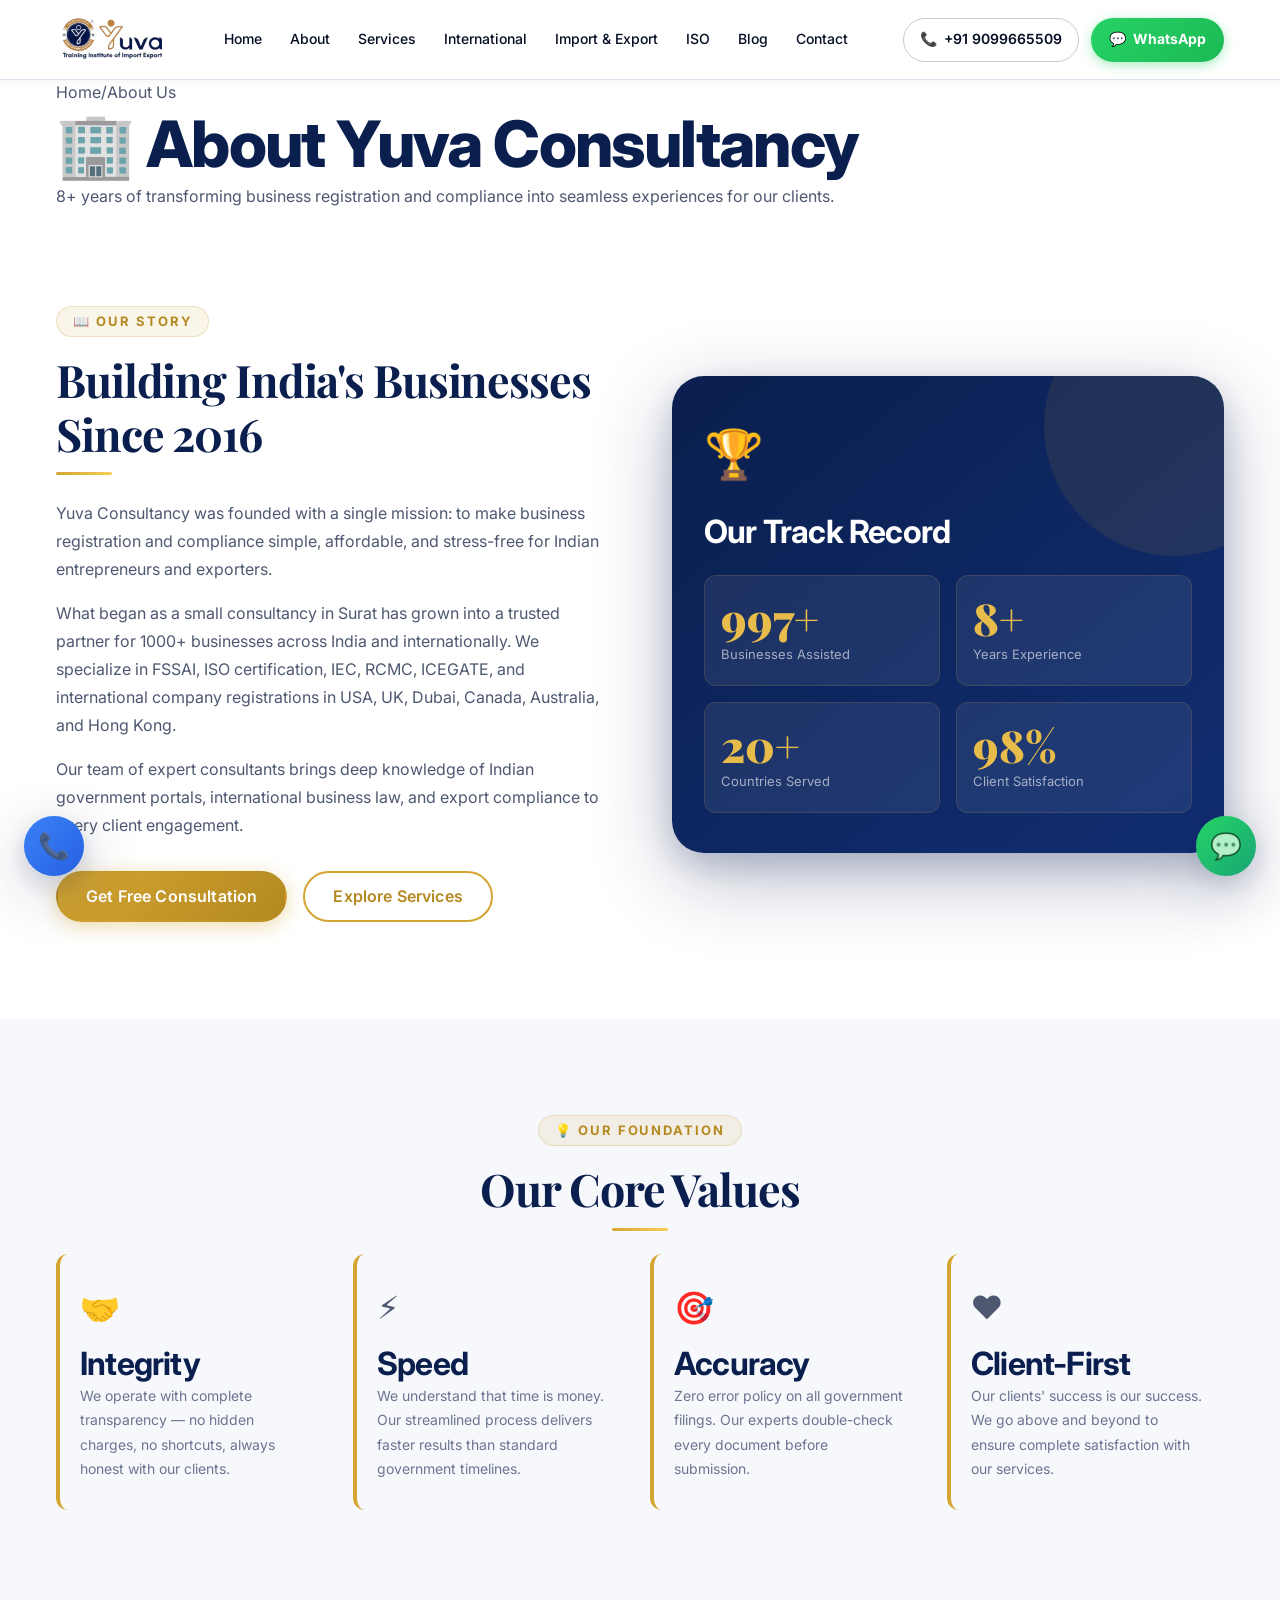
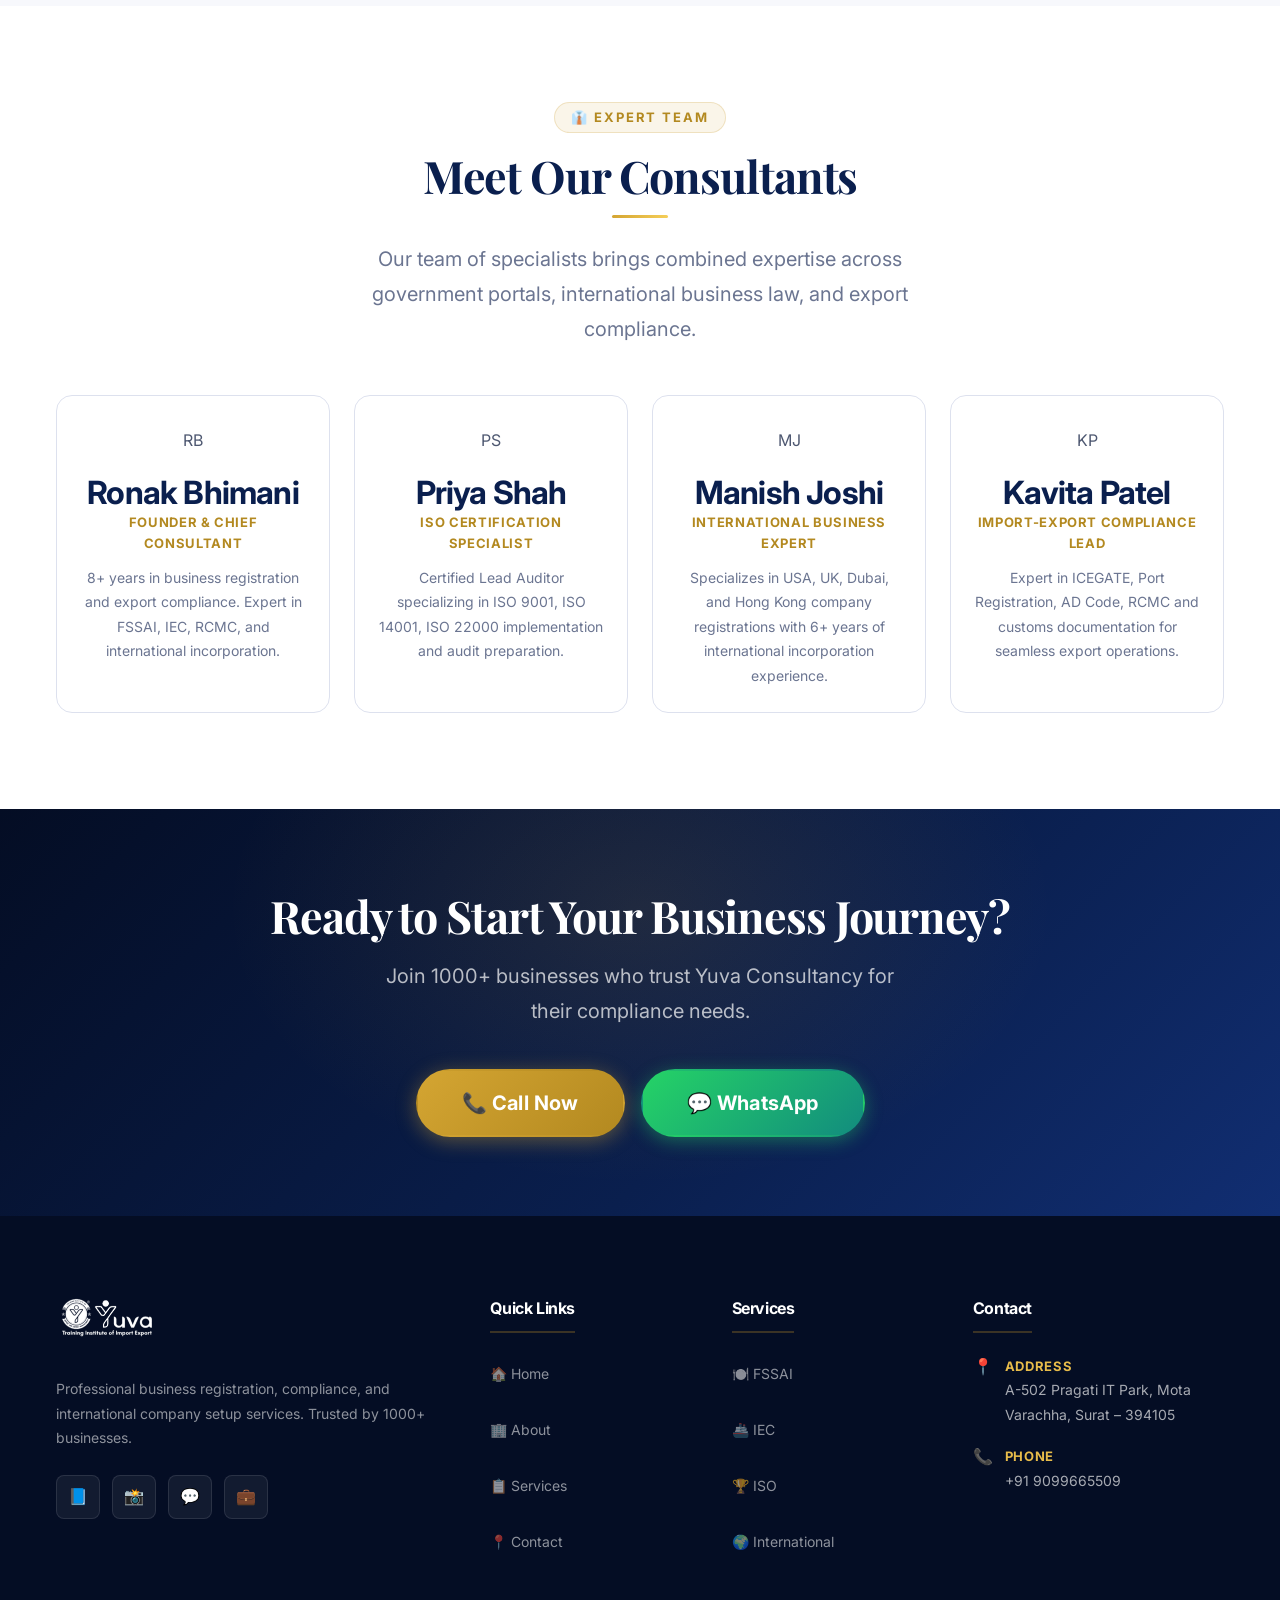
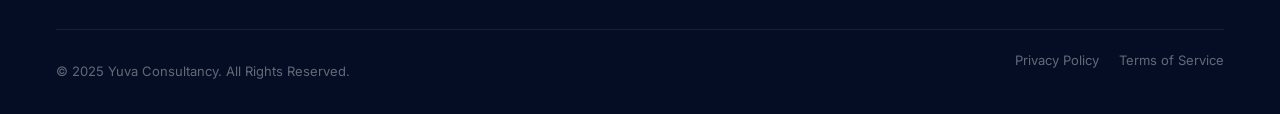
==== commit 14d72d77: "something update" ====
--- a/about/index.html
+++ b/about/index.html
@@ -32,7 +32,7 @@
 
 <header class="site-header" role="banner">
   <div class="container header-inner">
-    <a href="/" class="site-logo" aria-label="Yuva Consultancy"><div class="logo-mark">YC</div><div class="logo-text-group"><span class="logo-name">Yuva Consultancy</span><span class="logo-tagline">Business &amp; Compliance Experts</span></div></a>
+    <a href="/" class="site-logo" aria-label="Yuva Consultancy"><div class="logo-text-group"><img src="/assets/images/logo.png" alt="Yuva Consultancy Logo"></div></a>
     <nav class="main-nav" aria-label="Primary Navigation">
       <a href="/" class="nav-link" data-nav-link>Home</a>
       <a href="/about/" class="nav-link" data-nav-link>About</a>
@@ -177,7 +177,7 @@
 <footer class="site-footer" role="contentinfo">
   <div class="container">
     <div class="footer-grid">
-      <div><a href="/" class="site-logo" style="margin-bottom:var(--sp-4);"><div class="logo-mark">YC</div><div class="logo-text-group"><span class="logo-name">Yuva Consultancy</span><span class="logo-tagline">Business &amp; Compliance Experts</span></div></a><p class="footer-brand-desc">Professional business registration, compliance, and international company setup services. Trusted by 1000+ businesses.</p><div class="footer-social"><a href="/contact/" class="social-icon">📘</a><a href="/contact/" class="social-icon">📸</a><a href="#" data-wa class="social-icon">💬</a><a href="/contact/" class="social-icon">💼</a></div></div>
+      <div><a href="/" class="site-logo" style="margin-bottom:var(--sp-4);"><div class="logo-text-group"><img src="/assets/images/logo.png" alt="Yuva Consultancy Logo"></div></a><p class="footer-brand-desc">Professional business registration, compliance, and international company setup services. Trusted by 1000+ businesses.</p><div class="footer-social"><a href="#" class="social-icon">📘</a><a href="#" class="social-icon">📸</a><a href="#" data-wa class="social-icon">💬</a><a href="#" class="social-icon">💼</a></div></div>
       <div><h3 class="footer-col-title">Quick Links</h3><nav class="footer-links"><a href="/" class="footer-link">🏠 Home</a><a href="/about/" class="footer-link">🏢 About</a><a href="/services/" class="footer-link">📋 Services</a><a href="/contact/" class="footer-link">📍 Contact</a></nav></div>
       <div><h3 class="footer-col-title">Services</h3><nav class="footer-links"><a href="/services/" class="footer-link">🍽️ FSSAI</a><a href="/import-export-services/" class="footer-link">🚢 IEC</a><a href="/iso-certification/" class="footer-link">🏆 ISO</a><a href="/international-company-registration/" class="footer-link">🌍 International</a></nav></div>
       <div><h3 class="footer-col-title">Contact</h3><address class="footer-contact-list" style="font-style:normal;"><div class="footer-contact-item"><span class="contact-icon">📍</span><div class="contact-info-text"><span class="info-label">Address</span><span class="info-val">A-502 Pragati IT Park, Mota Varachha, Surat – 394105</span></div></div><div class="footer-contact-item"><span class="contact-icon">📞</span><div class="contact-info-text"><span class="info-label">Phone</span><a href="tel:+919099665509" class="info-val">+91 9099665509</a></div></div></address></div>
--- a/assets/css/header.css
+++ b/assets/css/header.css
@@ -1,5 +1,5 @@
 /* ============================================================
-   header.css — Sticky Glassmorphism Header + Mobile Nav
+   header.css — Sticky Header with White Background + Navy Text
    ============================================================ */
 
 /* === Site Header === */
@@ -8,20 +8,21 @@
   top: 0; left: 0; right: 0;
   z-index: var(--z-sticky);
   height: var(--header-h);
-  background: rgba(7, 20, 57, 0.92);
+  background: var(--clr-white);
   backdrop-filter: var(--blur-lg);
   -webkit-backdrop-filter: var(--blur-lg);
-  border-bottom: 1px solid rgba(201,152,42,0.18);
+  border-bottom: 1px solid var(--clr-gray-200);
   transition: height var(--dur-normal) var(--ease-inout),
               background var(--dur-normal),
               box-shadow var(--dur-normal);
+  box-shadow: 0 2px 8px rgba(0,0,0,0.05);
 }
 
 .site-header.scrolled {
   height: var(--header-h-sm);
-  background: rgba(4, 13, 36, 0.97);
-  box-shadow: 0 4px 32px rgba(0,0,0,0.4);
-  border-bottom-color: rgba(201,152,42,0.12);
+  background: var(--clr-white);
+  box-shadow: 0 4px 16px rgba(0,0,0,0.1);
+  border-bottom-color: var(--clr-gray-200);
 }
 
 .header-inner {
@@ -36,43 +37,38 @@
 .site-logo {
   display: flex;
   align-items: center;
-  gap: var(--sp-3);
   text-decoration: none;
   flex-shrink: 0;
-  transition: opacity var(--dur-fast);
-}
-.site-logo:hover { opacity: 0.9; }
-
-.logo-mark {
-  width: 46px; height: 46px;
-  border-radius: 12px;
-  background: linear-gradient(135deg, var(--clr-gold) 0%, var(--clr-gold-dark) 100%);
-  display: flex; align-items: center; justify-content: center;
-  font-size: var(--fs-lg);
-  font-weight: var(--fw-black);
-  color: var(--clr-white);
-  letter-spacing: -1.5px;
-  box-shadow: 0 4px 16px rgba(201,152,42,0.4);
-  flex-shrink: 0;
-  transition: transform var(--dur-normal) var(--ease-spring);
-}
-.site-logo:hover .logo-mark { transform: rotate(-3deg) scale(1.05); }
-
-.logo-text-group .logo-name {
-  font-size: var(--fs-md);
-  font-weight: var(--fw-extrabold);
-  color: var(--clr-white);
-  line-height: 1.1;
-  letter-spacing: 0.01em;
-}
-.logo-text-group .logo-tagline {
-  font-size: var(--fs-xs);
-  color: rgba(201,152,42,0.85);
-  letter-spacing: var(--ls-widest);
-  text-transform: uppercase;
-  font-weight: var(--fw-medium);
-  line-height: 1;
-  margin-top: 2px;
+  transition: opacity var(--dur-fast), transform var(--dur-normal) var(--ease-spring);
+}
+.site-logo:hover { 
+  opacity: 0.9;
+  transform: translateY(-1px);
+}
+
+.logo-text-group {
+  display: flex;
+  align-items: center;
+}
+
+.logo-text-group img {
+  height: 50px;
+  width: auto;
+  display: block;
+  object-fit: contain;
+}
+
+/* Responsive logo sizing */
+@media (max-width: 768px) {
+  .logo-text-group img {
+    height: 40px;
+  }
+}
+
+@media (max-width: 480px) {
+  .logo-text-group img {
+    height: 36px;
+  }
 }
 
 /* === Desktop Navigation === */
@@ -88,7 +84,7 @@
   display: inline-flex;
   align-items: center;
   gap: 5px;
-  color: rgba(255,255,255,0.78);
+  color: var(--clr-navy-deeper);
   font-size: var(--fs-sm);
   font-weight: var(--fw-medium);
   padding: var(--sp-2) var(--sp-3);
@@ -107,8 +103,8 @@
   transition: transform var(--dur-normal) var(--ease-spring);
 }
 .nav-link:hover, .nav-link.active {
-  color: var(--clr-gold-light);
-  background: rgba(201,152,42,0.1);
+  color: var(--clr-gold-dark);
+  background: rgba(212,165,50,0.1);
 }
 .nav-link:hover::after, .nav-link.active::after { transform: scaleX(1); }
 
@@ -122,10 +118,10 @@
 
 .header-call-btn {
   display: flex; align-items: center; gap: 7px;
-  color: rgba(255,255,255,0.88);
+  color: var(--clr-navy-deeper);
   font-size: var(--fs-sm); font-weight: var(--fw-semibold);
   padding: 9px 16px;
-  border: 1.5px solid rgba(255,255,255,0.2);
+  border: 1.5px solid var(--clr-gray-300);
   border-radius: var(--radius-full);
   transition: var(--transition);
   white-space: nowrap;
@@ -133,8 +129,8 @@
 }
 .header-call-btn:hover {
   border-color: var(--clr-gold);
-  color: var(--clr-gold-light);
-  background: rgba(201,152,42,0.1);
+  color: var(--clr-gold-dark);
+  background: rgba(212,165,50,0.1);
 }
 
 .header-wa-btn {
@@ -166,12 +162,12 @@
   border-radius: var(--radius-sm);
   transition: background var(--dur-fast);
 }
-.hamburger-btn:hover { background: rgba(255,255,255,0.08); }
+.hamburger-btn:hover { background: rgba(4,13,36,0.08); }
 
 .hamburger-line {
   display: block;
   width: 24px; height: 2px;
-  background: var(--clr-white);
+  background: var(--clr-navy-deeper);
   border-radius: 2px;
   transition: transform var(--dur-normal) var(--ease-inout),
               opacity var(--dur-normal),
@@ -194,10 +190,10 @@
   position: fixed;
   top: var(--header-h);
   left: 0; right: 0;
-  background: rgba(4,13,36,0.98);
+  background: var(--clr-white);
   backdrop-filter: var(--blur-xl);
   -webkit-backdrop-filter: var(--blur-xl);
-  border-top: 1px solid rgba(201,152,42,0.15);
+  border-top: 1px solid var(--clr-gray-200);
   padding: var(--sp-4) var(--sp-6) var(--sp-8);
   z-index: calc(var(--z-sticky) - 1);
   transform: translateY(-8px);
@@ -207,6 +203,7 @@
               opacity var(--dur-normal);
   max-height: calc(100vh - var(--header-h));
   overflow-y: auto;
+  box-shadow: 0 8px 24px rgba(0,0,0,0.1);
 }
 .mobile-nav.open {
   transform: translateY(0);
@@ -216,16 +213,16 @@
 
 .mobile-nav-link {
   display: flex; align-items: center; gap: var(--sp-3);
-  color: rgba(255,255,255,0.82);
+  color: var(--clr-navy-deeper);
   font-size: var(--fs-md);
   font-weight: var(--fw-medium);
   padding: 14px 0;
-  border-bottom: 1px solid rgba(255,255,255,0.06);
+  border-bottom: 1px solid var(--clr-gray-100);
   text-decoration: none;
   transition: color var(--dur-fast), padding-left var(--dur-fast);
 }
 .mobile-nav-link:hover, .mobile-nav-link.active {
-  color: var(--clr-gold-light);
+  color: var(--clr-gold-dark);
   padding-left: var(--sp-2);
 }
 .mobile-nav-link:last-child { border-bottom: none; }
@@ -236,5 +233,5 @@
   gap: var(--sp-3);
   margin-top: var(--sp-6);
   padding-top: var(--sp-4);
-  border-top: 1px solid rgba(255,255,255,0.08);
-}
+  border-top: 1px solid var(--clr-gray-200);
+}
--- a/assets/css/sections.css
+++ b/assets/css/sections.css
@@ -552,3 +552,174 @@
   margin-bottom: var(--sp-4);
   letter-spacing: var(--ls-wide);
 }
+
+/* ============================================================
+   LOGO FIX - Additional CSS for Footer
+   Add this to your sections.css file
+   ============================================================ */
+
+/* Footer Logo Styling */
+.site-footer .site-logo {
+  display: inline-flex;
+  align-items: center;
+  text-decoration: none;
+  transition: opacity var(--dur-fast);
+}
+
+.site-footer .site-logo:hover {
+  opacity: 0.9;
+}
+
+.site-footer .logo-text-group {
+  display: flex;
+  align-items: center;
+}
+
+.site-footer .logo-text-group img {
+  height: 45px;
+  width: auto;
+  display: block;
+  object-fit: contain;
+  filter: brightness(0) invert(1); /* Makes logo white for dark footer */
+}
+
+/* If you want to keep the original logo colors in footer, remove the filter line above */
+
+/* Mobile Footer Logo */
+@media (max-width: 768px) {
+  .site-footer .logo-text-group img {
+    height: 38px;
+  }
+}
+
+/* ============================================================
+   STATS SECTION - Modern Card Style (Like Reference Image)
+   Add this to your sections.css or create new stats.css
+   ============================================================ */
+
+/* Stats Section Container */
+.stats-section {
+  padding: var(--sp-16) 0;
+  background: var(--clr-off-white);
+  position: relative;
+}
+
+/* Stats Grid - 4 columns */
+.stats-grid-cards {
+  display: grid;
+  grid-template-columns: repeat(4, 1fr);
+  gap: var(--sp-6);
+  max-width: 1200px;
+  margin: 0 auto;
+  padding: 0 var(--sp-6);
+}
+
+/* Individual Stat Card */
+.stat-card {
+  background: var(--clr-white);
+  border-radius: var(--radius-lg);
+  padding: var(--sp-10) var(--sp-6);
+  text-align: center;
+  box-shadow: 0 4px 16px rgba(0, 0, 0, 0.08);
+  transition: all var(--dur-normal) var(--ease-spring);
+  border: 1px solid var(--clr-gray-100);
+  position: relative;
+  overflow: hidden;
+}
+
+/* Hover Effect */
+.stat-card:hover {
+  transform: translateY(-6px);
+  box-shadow: 0 12px 32px rgba(0, 0, 0, 0.12);
+  border-color: rgba(201, 152, 42, 0.2);
+}
+
+/* Gold top border on hover */
+.stat-card::before {
+  content: '';
+  position: absolute;
+  top: 0;
+  left: 0;
+  right: 0;
+  height: 3px;
+  background: linear-gradient(90deg, var(--clr-gold), var(--clr-gold-bright));
+  transform: scaleX(0);
+  transition: transform var(--dur-normal) var(--ease-out);
+}
+
+.stat-card:hover::before {
+  transform: scaleX(1);
+}
+
+/* Stat Number - Large Gold Number */
+.stat-number {
+  font-size: clamp(2.5rem, 5vw, 3.5rem);
+  font-weight: var(--fw-black);
+  font-family: var(--font-display);
+  color: var(--clr-gold);
+  line-height: 1;
+  margin-bottom: var(--sp-3);
+  display: block;
+  letter-spacing: -0.02em;
+}
+
+/* Stat Label - Gray Text Below */
+.stat-label {
+  font-size: var(--fs-base);
+  color: var(--clr-gray-600);
+  font-weight: var(--fw-medium);
+  line-height: 1.4;
+  letter-spacing: 0.01em;
+}
+
+/* Responsive Design */
+@media (max-width: 1024px) {
+  .stats-grid-cards {
+    grid-template-columns: repeat(2, 1fr);
+    gap: var(--sp-5);
+  }
+}
+
+@media (max-width: 640px) {
+  .stats-grid-cards {
+    grid-template-columns: 1fr;
+    gap: var(--sp-4);
+  }
+  
+  .stat-card {
+    padding: var(--sp-8) var(--sp-5);
+  }
+  
+  .stat-number {
+    font-size: clamp(2rem, 8vw, 2.5rem);
+  }
+  
+  .stat-label {
+    font-size: var(--fs-sm);
+  }
+}
+
+/* Alternative: Centered Section with Title */
+.stats-section-centered {
+  padding: var(--sp-20) 0;
+  background: var(--clr-off-white);
+}
+
+.stats-section-title {
+  text-align: center;
+  margin-bottom: var(--sp-12);
+}
+
+.stats-section-title h2 {
+  font-size: var(--fs-3xl);
+  color: var(--clr-navy-deeper);
+  margin-bottom: var(--sp-3);
+  font-family: var(--font-display);
+}
+
+.stats-section-title p {
+  font-size: var(--fs-lg);
+  color: var(--clr-gray-500);
+  max-width: 600px;
+  margin: 0 auto;
+}
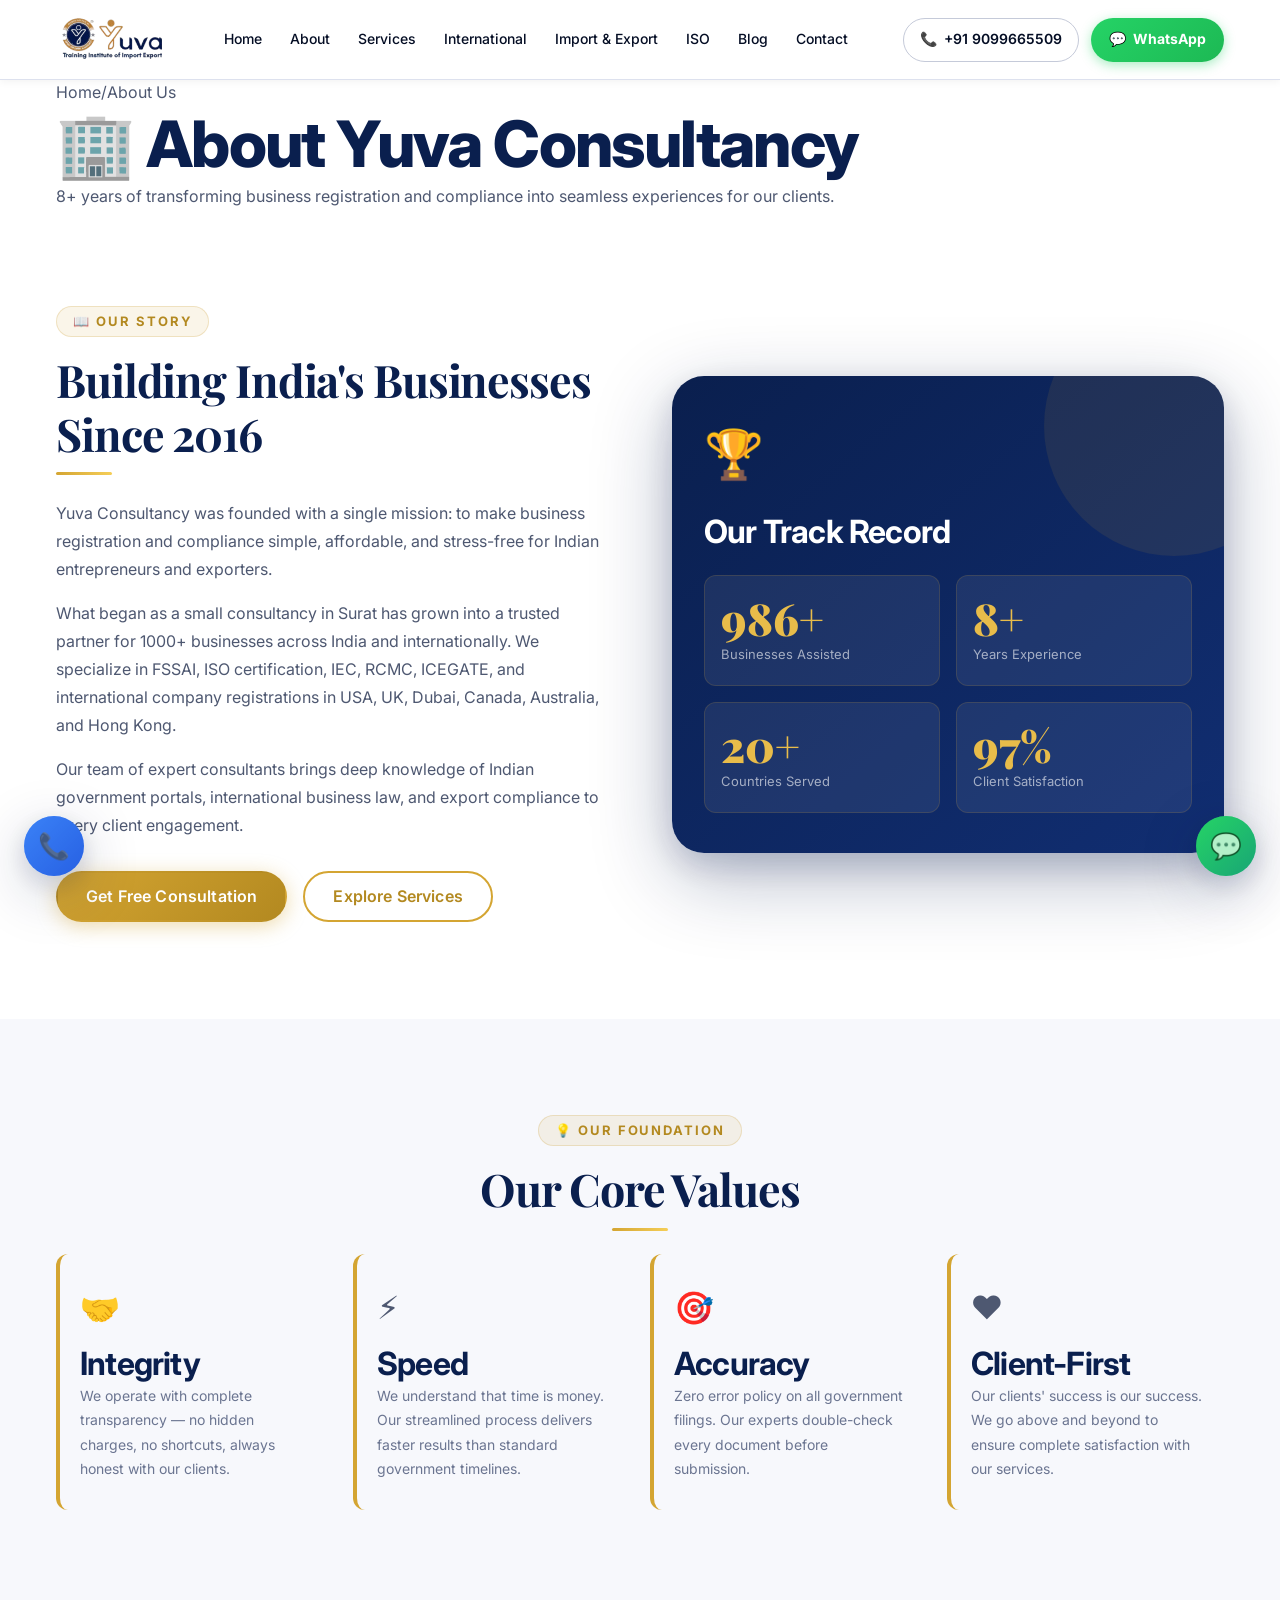
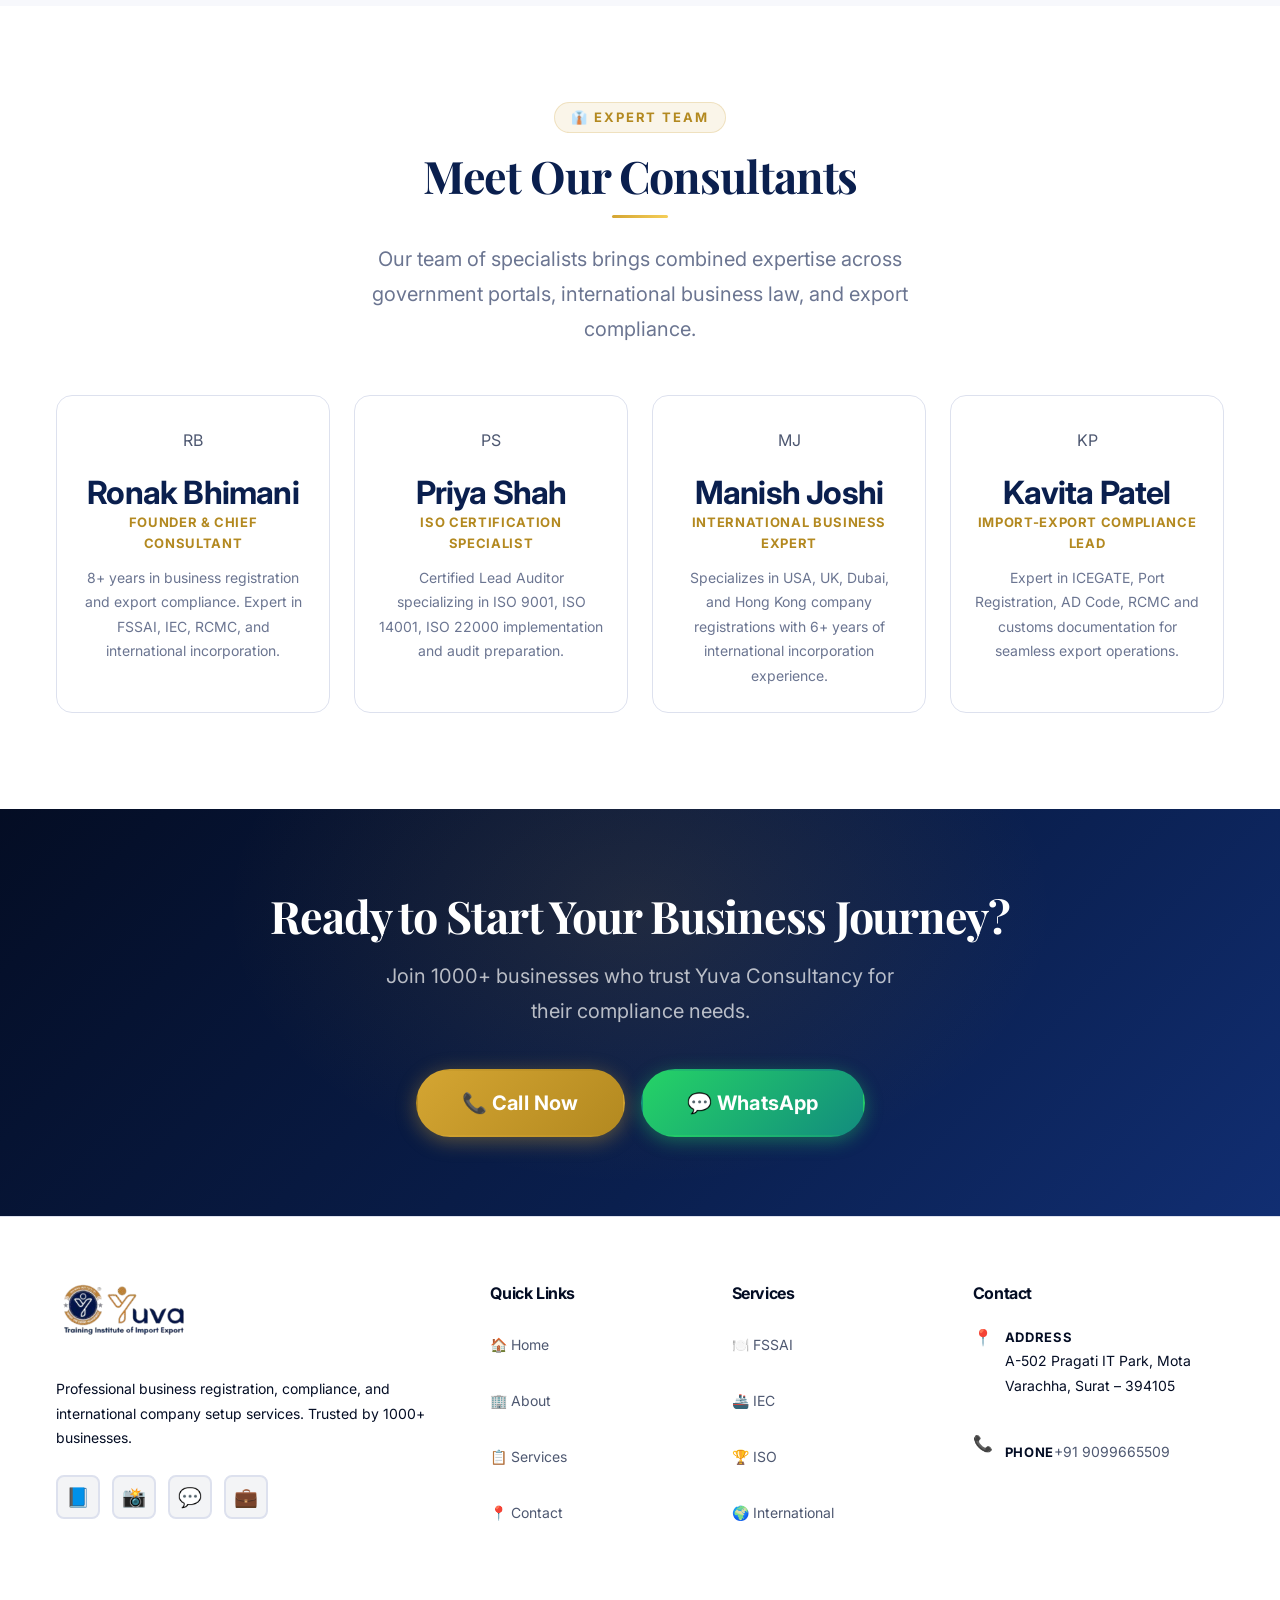
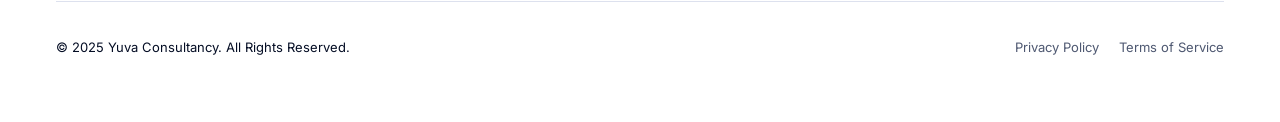
==== commit 2493f904: "something update" ====
--- a/about/index.html
+++ b/about/index.html
@@ -67,6 +67,7 @@
   <!-- Page Hero -->
   <div class="page-hero-banner">
     <div class="container">
+      
       <nav class="breadcrumb" aria-label="Breadcrumb"><a href="/">Home</a><span class="breadcrumb-sep" aria-hidden="true">/</span><span>About Us</span></nav>
       <h1>🏢 About Yuva Consultancy</h1>
       <p>8+ years of transforming business registration and compliance into seamless experiences for our clients.</p>
@@ -177,7 +178,7 @@
 <footer class="site-footer" role="contentinfo">
   <div class="container">
     <div class="footer-grid">
-      <div><a href="/" class="site-logo" style="margin-bottom:var(--sp-4);"><div class="logo-text-group"><img src="/assets/images/logo.png" alt="Yuva Consultancy Logo"></div></a><p class="footer-brand-desc">Professional business registration, compliance, and international company setup services. Trusted by 1000+ businesses.</p><div class="footer-social"><a href="#" class="social-icon">📘</a><a href="#" class="social-icon">📸</a><a href="#" data-wa class="social-icon">💬</a><a href="#" class="social-icon">💼</a></div></div>
+      <div><a href="/" class="footer-logo" aria-label="Yuva Consultancy - Home" style="display: inline-block; margin-bottom: var(--sp-4);"><img src="/assets/images/logo.png" alt="Yuva Consultancy Logo" style="height: 60px; width: auto;"></a><p class="footer-brand-desc">Professional business registration, compliance, and international company setup services. Trusted by 1000+ businesses.</p><div class="footer-social"><a href="#" class="social-icon">📘</a><a href="#" class="social-icon">📸</a><a href="#" data-wa class="social-icon">💬</a><a href="#" class="social-icon">💼</a></div></div>
       <div><h3 class="footer-col-title">Quick Links</h3><nav class="footer-links"><a href="/" class="footer-link">🏠 Home</a><a href="/about/" class="footer-link">🏢 About</a><a href="/services/" class="footer-link">📋 Services</a><a href="/contact/" class="footer-link">📍 Contact</a></nav></div>
       <div><h3 class="footer-col-title">Services</h3><nav class="footer-links"><a href="/services/" class="footer-link">🍽️ FSSAI</a><a href="/import-export-services/" class="footer-link">🚢 IEC</a><a href="/iso-certification/" class="footer-link">🏆 ISO</a><a href="/international-company-registration/" class="footer-link">🌍 International</a></nav></div>
       <div><h3 class="footer-col-title">Contact</h3><address class="footer-contact-list" style="font-style:normal;"><div class="footer-contact-item"><span class="contact-icon">📍</span><div class="contact-info-text"><span class="info-label">Address</span><span class="info-val">A-502 Pragati IT Park, Mota Varachha, Surat – 394105</span></div></div><div class="footer-contact-item"><span class="contact-icon">📞</span><div class="contact-info-text"><span class="info-label">Phone</span><a href="tel:+919099665509" class="info-val">+91 9099665509</a></div></div></address></div>
--- a/assets/css/sections.css
+++ b/assets/css/sections.css
@@ -722,4 +722,937 @@
   color: var(--clr-gray-500);
   max-width: 600px;
   margin: 0 auto;
+}
+
+/* ============================================================
+   FOOTER - White Background with Navy Text
+   Replace or update your footer.css with this
+   ============================================================ */
+
+/* Main Footer Container */
+.site-footer {
+  background: var(--clr-white);
+  color: var(--clr-navy-deeper);
+  padding: var(--sp-16) 0 var(--sp-8);
+  border-top: 1px solid var(--clr-gray-200);
+  position: relative;
+}
+
+/* Footer Top Section */
+.footer-top {
+  display: grid;
+  grid-template-columns: 1.5fr 1fr 1fr 1fr;
+  gap: var(--sp-12);
+  padding-bottom: var(--sp-12);
+  border-bottom: 1px solid var(--clr-gray-200);
+  margin-bottom: var(--sp-8);
+}
+
+/* Footer Brand Column */
+.footer-brand {
+  max-width: 400px;
+}
+
+/* Footer Logo - Image Based */
+.footer-logo {
+  display: inline-block;
+  margin-bottom: var(--sp-6);
+}
+
+.footer-logo img {
+  height: 60px;
+  width: auto;
+  display: block;
+  object-fit: contain;
+}
+
+/* Remove old text-based logo styles if they exist */
+.footer-logo .logo-mark,
+.footer-logo .logo-text-group {
+  display: none;
+}
+
+/* Footer Brand Text */
+.footer-brand-name {
+  font-size: var(--fs-xl);
+  font-weight: var(--fw-bold);
+  color: var(--clr-navy-deeper);
+  margin-bottom: var(--sp-2);
+  font-family: var(--font-display);
+}
+
+.footer-brand-tagline {
+  font-size: var(--fs-sm);
+  color: var(--clr-gold);
+  font-weight: var(--fw-semibold);
+  margin-bottom: var(--sp-4);
+  display: block;
+}
+
+.footer-brand p,
+.footer-description {
+  font-size: var(--fs-sm);
+  color: var(--clr-gray-600);
+  line-height: 1.7;
+  margin-bottom: var(--sp-6);
+}
+
+/* Footer Column Headings */
+.footer-column h3,
+.footer-heading {
+  font-size: var(--fs-lg);
+  font-weight: var(--fw-bold);
+  color: var(--clr-navy-deeper);
+  margin-bottom: var(--sp-5);
+  font-family: var(--font-display);
+  position: relative;
+  padding-bottom: var(--sp-3);
+}
+
+.footer-column h3::after,
+.footer-heading::after {
+  content: '';
+  position: absolute;
+  bottom: 0;
+  left: 0;
+  width: 40px;
+  height: 3px;
+  background: linear-gradient(90deg, var(--clr-gold), var(--clr-gold-bright));
+}
+
+/* Footer Links */
+.footer-links {
+  list-style: none;
+  padding: 0;
+  margin: 0;
+}
+
+.footer-links li {
+  margin-bottom: var(--sp-3);
+}
+
+.footer-links a {
+  color: var(--clr-gray-600);
+  text-decoration: none;
+  font-size: var(--fs-sm);
+  display: inline-flex;
+  align-items: center;
+  gap: var(--sp-2);
+  transition: all var(--dur-fast);
+  position: relative;
+}
+
+.footer-links a::before {
+  content: '';
+  width: 0;
+  height: 2px;
+  background: var(--clr-gold);
+  position: absolute;
+  bottom: -2px;
+  left: 0;
+  transition: width var(--dur-fast);
+}
+
+.footer-links a:hover {
+  color: var(--clr-gold);
+  transform: translateX(4px);
+}
+
+.footer-links a:hover::before {
+  width: 100%;
+}
+
+/* Footer Links with Icons */
+.footer-links a i,
+.footer-links a svg {
+  color: var(--clr-gold);
+  font-size: 0.9em;
+}
+
+/* Contact Info in Footer */
+.footer-contact-item {
+  display: flex;
+  align-items: flex-start;
+  gap: var(--sp-3);
+  margin-bottom: var(--sp-4);
+}
+
+.footer-contact-icon {
+  color: var(--clr-gold);
+  font-size: 1.2rem;
+  margin-top: 2px;
+  flex-shrink: 0;
+}
+
+.footer-contact-content {
+  flex: 1;
+}
+
+.footer-contact-label {
+  font-size: var(--fs-xs);
+  color: var(--clr-gold);
+  font-weight: var(--fw-semibold);
+  text-transform: uppercase;
+  letter-spacing: 0.05em;
+  margin-bottom: var(--sp-1);
+  display: block;
+}
+
+.footer-contact-value {
+  font-size: var(--fs-sm);
+  color: var(--clr-navy-deeper);
+  font-weight: var(--fw-medium);
+}
+
+.footer-contact-value a {
+  color: var(--clr-navy-deeper);
+  text-decoration: none;
+  transition: color var(--dur-fast);
+}
+
+.footer-contact-value a:hover {
+  color: var(--clr-gold);
+}
+
+/* Social Media Icons */
+.footer-social {
+  display: flex;
+  gap: var(--sp-3);
+  margin-top: var(--sp-6);
+}
+
+.social-icon {
+  width: 44px;
+  height: 44px;
+  background: var(--clr-gray-100);
+  border: 2px solid var(--clr-gray-200);
+  border-radius: var(--radius-lg);
+  display: flex;
+  align-items: center;
+  justify-content: center;
+  color: var(--clr-navy-deeper);
+  text-decoration: none;
+  transition: all var(--dur-normal);
+  font-size: 1.2rem;
+}
+
+.social-icon:hover {
+  background: var(--clr-gold);
+  border-color: var(--clr-gold);
+  color: var(--clr-white);
+  transform: translateY(-4px);
+  box-shadow: 0 6px 20px rgba(201, 152, 42, 0.3);
+}
+
+/* Footer Bottom */
+.footer-bottom {
+  padding-top: var(--sp-6);
+  display: flex;
+  justify-content: space-between;
+  align-items: center;
+  flex-wrap: wrap;
+  gap: var(--sp-4);
+}
+
+.footer-copyright {
+  font-size: var(--fs-sm);
+  color: var(--clr-gray-500);
+}
+
+.footer-copyright a {
+  color: var(--clr-gold);
+  text-decoration: none;
+  font-weight: var(--fw-semibold);
+}
+
+.footer-copyright a:hover {
+  text-decoration: underline;
+}
+
+/* Footer Bottom Links */
+.footer-bottom-links {
+  display: flex;
+  gap: var(--sp-6);
+  list-style: none;
+  padding: 0;
+  margin: 0;
+}
+
+.footer-bottom-links a {
+  color: var(--clr-gray-500);
+  text-decoration: none;
+  font-size: var(--fs-sm);
+  transition: color var(--dur-fast);
+}
+
+.footer-bottom-links a:hover {
+  color: var(--clr-gold);
+}
+
+/* Responsive Design */
+@media (max-width: 1024px) {
+  .footer-top {
+    grid-template-columns: repeat(2, 1fr);
+    gap: var(--sp-8);
+  }
+  
+  .footer-brand {
+    grid-column: 1 / -1;
+    max-width: 100%;
+  }
+}
+
+@media (max-width: 640px) {
+  .footer-top {
+    grid-template-columns: 1fr;
+    gap: var(--sp-8);
+  }
+  
+  .footer-bottom {
+    flex-direction: column;
+    text-align: center;
+  }
+  
+  .footer-bottom-links {
+    justify-content: center;
+  }
+  
+  .footer-logo img {
+    height: 50px;
+  }
+}
+
+/* Additional Utility Classes */
+.footer-badge {
+  display: inline-flex;
+  align-items: center;
+  gap: var(--sp-2);
+  background: var(--clr-gray-100);
+  padding: var(--sp-2) var(--sp-3);
+  border-radius: var(--radius-md);
+  font-size: var(--fs-xs);
+  font-weight: var(--fw-semibold);
+  color: var(--clr-navy-deeper);
+  margin-top: var(--sp-4);
+}
+
+.footer-badge i {
+  color: var(--clr-gold);
+}
+
+/* ============================================================
+   FOOTER FIX - Force Remove ALL Blue Backgrounds
+   Add this CSS AFTER your existing footer styles
+   ============================================================ */
+
+/* Force White Background on Footer - Override Everything */
+.site-footer,
+.footer,
+footer {
+  background: var(--clr-white) !important;
+  background-color: #FFFFFF !important;
+}
+
+/* Remove Blue Backgrounds from ALL Footer Elements */
+.footer-brand,
+.footer-logo,
+.footer-brand-info,
+.footer-description,
+.footer-column,
+.footer-heading,
+.footer-links,
+.footer-links li,
+.footer-links a,
+.footer-contact-item,
+.footer-contact-content,
+.footer-contact-label,
+.footer-contact-value,
+.footer-social,
+.social-icon,
+.footer-bottom,
+.footer-copyright,
+.footer-bottom-links,
+.footer-bottom-links li,
+.footer-bottom-links a {
+  background: transparent !important;
+  background-color: transparent !important;
+}
+
+/* Force Navy Text Color on Footer Text */
+.site-footer,
+.site-footer p,
+.site-footer div,
+.site-footer span {
+  color: var(--clr-navy-deeper) !important;
+}
+
+/* Footer Column Headings - Force White Background, Navy Text */
+.footer-heading,
+.footer-column h3,
+.footer h3,
+footer h3 {
+  background: transparent !important;
+  background-color: transparent !important;
+  color: var(--clr-navy-deeper) !important;
+  padding: 0 !important;
+  border: none !important;
+}
+
+/* Footer Links - Remove Blue Backgrounds */
+.footer-links a,
+.footer-column a,
+footer a {
+  background: transparent !important;
+  background-color: transparent !important;
+  color: var(--clr-gray-600) !important;
+  padding: 4px 0 !important;
+  border: none !important;
+  display: inline-flex !important;
+  align-items: center !important;
+  gap: 8px !important;
+}
+
+.footer-links a:hover,
+.footer-column a:hover {
+  color: var(--clr-gold) !important;
+  background: transparent !important;
+  background-color: transparent !important;
+}
+
+/* Contact Info - Remove Blue Backgrounds */
+.footer-contact-label {
+  background: transparent !important;
+  background-color: transparent !important;
+  color: var(--clr-gold) !important;
+  font-size: 11px !important;
+  text-transform: uppercase !important;
+  font-weight: 600 !important;
+  letter-spacing: 0.05em !important;
+  padding: 0 !important;
+  border: none !important;
+}
+
+.footer-contact-value,
+.footer-contact-value a {
+  background: transparent !important;
+  background-color: transparent !important;
+  color: var(--clr-navy-deeper) !important;
+  padding: 0 !important;
+  border: none !important;
+}
+
+.footer-contact-value a:hover {
+  color: var(--clr-gold) !important;
+}
+
+/* Social Icons - Gray Background (NOT Blue) */
+.social-icon {
+  background: var(--clr-gray-100) !important;
+  background-color: #F3F4F6 !important;
+  color: var(--clr-navy-deeper) !important;
+  border: 2px solid var(--clr-gray-200) !important;
+  width: 44px !important;
+  height: 44px !important;
+  display: inline-flex !important;
+  align-items: center !important;
+  justify-content: center !important;
+  border-radius: 8px !important;
+}
+
+.social-icon:hover {
+  background: var(--clr-gold) !important;
+  background-color: var(--clr-gold) !important;
+  color: var(--clr-white) !important;
+  border-color: var(--clr-gold) !important;
+}
+
+/* Footer Bottom - Force White/Transparent */
+.footer-bottom {
+  background: transparent !important;
+  background-color: transparent !important;
+  border-top: 1px solid var(--clr-gray-200) !important;
+  padding-top: 24px !important;
+}
+
+.footer-copyright {
+  background: transparent !important;
+  background-color: transparent !important;
+  color: var(--clr-gray-500) !important;
+  padding: 0 !important;
+  border: none !important;
+}
+
+.footer-bottom-links a {
+  background: transparent !important;
+  background-color: transparent !important;
+  color: var(--clr-gray-500) !important;
+  padding: 0 !important;
+  border: none !important;
+}
+
+.footer-bottom-links a:hover {
+  color: var(--clr-gold) !important;
+}
+
+/* Logo Container - Force Transparent */
+.footer-logo {
+  background: transparent !important;
+  background-color: transparent !important;
+  padding: 0 !important;
+  border: none !important;
+}
+
+.footer-logo img {
+  background: transparent !important;
+  border: none !important;
+  height: 60px !important;
+}
+
+/* Footer Description - Force Transparent Background */
+.footer-description,
+.footer-brand p {
+  background: transparent !important;
+  background-color: transparent !important;
+  color: var(--clr-gray-600) !important;
+  padding: 0 !important;
+  border: none !important;
+}
+
+/* Remove ALL Possible Blue Backgrounds */
+.site-footer *,
+footer * {
+  /* Remove any blue backgrounds that might be applied */
+  background-image: none !important;
+}
+
+/* Ensure Icons are Gold Color */
+.footer-links a i,
+.footer-links a svg,
+.footer-contact-icon,
+.footer-heading i,
+footer i {
+  color: var(--clr-gold) !important;
+}
+
+/* Additional Override for Specific Elements */
+[class*="footer"] {
+  background-image: none !important;
+}
+
+[class*="footer"]:not(.social-icon) {
+  background-color: transparent !important;
+}
+
+/* Make sure the top border is light gray */
+.site-footer {
+  border-top: 1px solid var(--clr-gray-200) !important;
+}
+
+/* ============================================================
+   PREMIUM HERO SECTIONS - 10cr+ Professional Look
+   Modern, Eye-Catching Design for All Pages
+   ============================================================ */
+
+/* ===== BASE HERO STYLES ===== */
+.page-hero {
+  position: relative;
+  padding: var(--sp-32) 0 var(--sp-24);
+  background: linear-gradient(135deg, #040D24 0%, #0A1E42 50%, #071633 100%);
+  overflow: hidden;
+  border-bottom: 3px solid var(--clr-gold);
+}
+
+/* Animated Background Pattern */
+.page-hero::before {
+  content: '';
+  position: absolute;
+  inset: 0;
+  background-image: 
+    radial-gradient(circle at 20% 30%, rgba(201,152,42,0.12) 0%, transparent 50%),
+    radial-gradient(circle at 80% 70%, rgba(201,152,42,0.08) 0%, transparent 50%),
+    linear-gradient(45deg, transparent 30%, rgba(201,152,42,0.03) 50%, transparent 70%);
+  animation: shimmer 20s ease-in-out infinite;
+  pointer-events: none;
+}
+
+@keyframes shimmer {
+  0%, 100% { opacity: 0.5; transform: translateX(0); }
+  50% { opacity: 0.8; transform: translateX(20px); }
+}
+
+/* Geometric Shapes Decoration */
+.page-hero::after {
+  content: '';
+  position: absolute;
+  top: 0;
+  right: 0;
+  width: 600px;
+  height: 600px;
+  background: radial-gradient(circle, rgba(201,152,42,0.08) 0%, transparent 70%);
+  border-radius: 50%;
+  transform: translate(30%, -30%);
+  animation: float 15s ease-in-out infinite;
+}
+
+@keyframes float {
+  0%, 100% { transform: translate(30%, -30%); }
+  50% { transform: translate(35%, -25%); }
+}
+
+/* Hero Content Container */
+.page-hero-content {
+  position: relative;
+  z-index: 2;
+  max-width: 1200px;
+  margin: 0 auto;
+  padding: 0 var(--sp-6);
+}
+
+/* Breadcrumb Navigation */
+.hero-breadcrumb {
+  display: flex;
+  align-items: center;
+  gap: var(--sp-2);
+  font-size: var(--fs-sm);
+  color: rgba(255, 255, 255, 0.6);
+  margin-bottom: var(--sp-6);
+  font-weight: var(--fw-medium);
+}
+
+.hero-breadcrumb a {
+  color: rgba(255, 255, 255, 0.7);
+  text-decoration: none;
+  transition: color var(--dur-fast);
+}
+
+.hero-breadcrumb a:hover {
+  color: var(--clr-gold-bright);
+}
+
+.hero-breadcrumb-separator {
+  color: var(--clr-gold);
+  font-weight: var(--fw-bold);
+}
+
+/* Hero Icon Container */
+.hero-icon-wrapper {
+  display: inline-flex;
+  align-items: center;
+  justify-content: center;
+  width: 90px;
+  height: 90px;
+  background: linear-gradient(135deg, rgba(201,152,42,0.2), rgba(201,152,42,0.05));
+  border: 2px solid rgba(201,152,42,0.3);
+  border-radius: var(--radius-2xl);
+  margin-bottom: var(--sp-6);
+  position: relative;
+  animation: iconPulse 3s ease-in-out infinite;
+}
+
+@keyframes iconPulse {
+  0%, 100% { transform: scale(1); box-shadow: 0 0 0 0 rgba(201,152,42,0.4); }
+  50% { transform: scale(1.05); box-shadow: 0 0 20px 10px rgba(201,152,42,0.1); }
+}
+
+.hero-icon-wrapper::before {
+  content: '';
+  position: absolute;
+  inset: -4px;
+  background: linear-gradient(45deg, var(--clr-gold), var(--clr-gold-bright));
+  border-radius: var(--radius-2xl);
+  opacity: 0;
+  transition: opacity var(--dur-normal);
+  z-index: -1;
+}
+
+.hero-icon-wrapper:hover::before {
+  opacity: 0.3;
+}
+
+.hero-icon {
+  font-size: 3rem;
+  filter: drop-shadow(0 4px 12px rgba(201,152,42,0.3));
+}
+
+/* Hero Title */
+.hero-title {
+  font-size: clamp(2.5rem, 6vw, 4.5rem);
+  font-weight: var(--fw-black);
+  font-family: var(--font-display);
+  color: var(--clr-white);
+  line-height: 1.1;
+  margin-bottom: var(--sp-5);
+  letter-spacing: -0.02em;
+  text-shadow: 0 4px 20px rgba(0, 0, 0, 0.3);
+}
+
+/* Gold Accent in Title */
+.hero-title .accent {
+  background: linear-gradient(135deg, var(--clr-gold-light), var(--clr-gold-bright));
+  -webkit-background-clip: text;
+  -webkit-text-fill-color: transparent;
+  background-clip: text;
+}
+
+/* Hero Subtitle/Description */
+.hero-subtitle {
+  font-size: clamp(1.125rem, 2vw, 1.5rem);
+  color: rgba(255, 255, 255, 0.85);
+  line-height: 1.6;
+  max-width: 800px;
+  font-weight: var(--fw-medium);
+  margin-bottom: var(--sp-8);
+}
+
+/* Hero CTA Buttons */
+.hero-actions {
+  display: flex;
+  flex-wrap: wrap;
+  gap: var(--sp-4);
+  margin-top: var(--sp-8);
+}
+
+.hero-btn {
+  display: inline-flex;
+  align-items: center;
+  gap: var(--sp-2);
+  padding: var(--sp-4) var(--sp-8);
+  border-radius: var(--radius-full);
+  font-size: var(--fs-base);
+  font-weight: var(--fw-semibold);
+  text-decoration: none;
+  transition: all var(--dur-normal) var(--ease-spring);
+  position: relative;
+  overflow: hidden;
+}
+
+.hero-btn-primary {
+  background: linear-gradient(135deg, var(--clr-gold), var(--clr-gold-bright));
+  color: var(--clr-navy-deeper);
+  box-shadow: 0 8px 24px rgba(201,152,42,0.4);
+}
+
+.hero-btn-primary::before {
+  content: '';
+  position: absolute;
+  inset: 0;
+  background: linear-gradient(135deg, var(--clr-gold-bright), var(--clr-gold));
+  opacity: 0;
+  transition: opacity var(--dur-normal);
+}
+
+.hero-btn-primary:hover {
+  transform: translateY(-3px);
+  box-shadow: 0 12px 32px rgba(201,152,42,0.5);
+}
+
+.hero-btn-primary:hover::before {
+  opacity: 1;
+}
+
+.hero-btn-primary span {
+  position: relative;
+  z-index: 1;
+}
+
+.hero-btn-secondary {
+  background: rgba(255, 255, 255, 0.1);
+  color: var(--clr-white);
+  border: 2px solid rgba(255, 255, 255, 0.2);
+  backdrop-filter: blur(10px);
+}
+
+.hero-btn-secondary:hover {
+  background: rgba(255, 255, 255, 0.15);
+  border-color: var(--clr-gold);
+  transform: translateY(-3px);
+}
+
+/* ===== PAGE-SPECIFIC HERO VARIATIONS ===== */
+
+/* About Page - Building Icon Theme */
+.hero-about {
+  background: linear-gradient(135deg, #1e3a8a 0%, #3b82f6 50%, #2563eb 100%);
+}
+
+.hero-about .hero-icon-wrapper {
+  background: linear-gradient(135deg, rgba(59,130,246,0.3), rgba(59,130,246,0.1));
+  border-color: rgba(59,130,246,0.4);
+}
+
+/* Services Page - Clipboard Theme */
+.hero-services {
+  background: linear-gradient(135deg, #065f46 0%, #059669 50%, #047857 100%);
+}
+
+.hero-services .hero-icon-wrapper {
+  background: linear-gradient(135deg, rgba(5,150,105,0.3), rgba(5,150,105,0.1));
+  border-color: rgba(5,150,105,0.4);
+}
+
+/* International Page - Globe Theme */
+.hero-international {
+  background: linear-gradient(135deg, #7c2d12 0%, #ea580c 50%, #c2410c 100%);
+}
+
+.hero-international .hero-icon-wrapper {
+  background: linear-gradient(135deg, rgba(234,88,12,0.3), rgba(234,88,12,0.1));
+  border-color: rgba(234,88,12,0.4);
+}
+
+/* Import/Export Page - Ship Theme */
+.hero-import-export {
+  background: linear-gradient(135deg, #1e40af 0%, #3b82f6 50%, #2563eb 100%);
+}
+
+.hero-import-export .hero-icon-wrapper {
+  background: linear-gradient(135deg, rgba(59,130,246,0.3), rgba(59,130,246,0.1));
+  border-color: rgba(59,130,246,0.4);
+}
+
+/* ISO Page - Trophy Theme */
+.hero-iso {
+  background: linear-gradient(135deg, #92400e 0%, #f59e0b 50%, #d97706 100%);
+}
+
+.hero-iso .hero-icon-wrapper {
+  background: linear-gradient(135deg, rgba(245,158,11,0.3), rgba(245,158,11,0.1));
+  border-color: rgba(245,158,11,0.4);
+}
+
+/* Blog Page - Document Theme */
+.hero-blog {
+  background: linear-gradient(135deg, #7c2d12 0%, #dc2626 50%, #b91c1c 100%);
+}
+
+.hero-blog .hero-icon-wrapper {
+  background: linear-gradient(135deg, rgba(220,38,38,0.3), rgba(220,38,38,0.1));
+  border-color: rgba(220,38,38,0.4);
+}
+
+/* Contact Page - Pin Theme */
+.hero-contact {
+  background: linear-gradient(135deg, #be123c 0%, #e11d48 50%, #db2777 100%);
+}
+
+.hero-contact .hero-icon-wrapper {
+  background: linear-gradient(135deg, rgba(225,29,72,0.3), rgba(225,29,72,0.1));
+  border-color: rgba(225,29,72,0.4);
+}
+
+/* ===== DECORATIVE ELEMENTS ===== */
+
+/* Floating Particles */
+.hero-particles {
+  position: absolute;
+  inset: 0;
+  pointer-events: none;
+  overflow: hidden;
+}
+
+.hero-particle {
+  position: absolute;
+  width: 4px;
+  height: 4px;
+  background: var(--clr-gold);
+  border-radius: 50%;
+  opacity: 0.3;
+  animation: particleFloat 15s ease-in-out infinite;
+}
+
+.hero-particle:nth-child(1) { left: 10%; top: 20%; animation-delay: 0s; }
+.hero-particle:nth-child(2) { left: 25%; top: 60%; animation-delay: 2s; }
+.hero-particle:nth-child(3) { left: 70%; top: 30%; animation-delay: 4s; }
+.hero-particle:nth-child(4) { left: 85%; top: 70%; animation-delay: 6s; }
+.hero-particle:nth-child(5) { left: 50%; top: 40%; animation-delay: 8s; }
+
+@keyframes particleFloat {
+  0%, 100% { transform: translateY(0) scale(1); opacity: 0.3; }
+  50% { transform: translateY(-30px) scale(1.5); opacity: 0.6; }
+}
+
+/* Stats or Features Bar (Optional) */
+.hero-stats {
+  display: grid;
+  grid-template-columns: repeat(auto-fit, minmax(150px, 1fr));
+  gap: var(--sp-6);
+  margin-top: var(--sp-12);
+  padding-top: var(--sp-8);
+  border-top: 1px solid rgba(255, 255, 255, 0.1);
+}
+
+.hero-stat-item {
+  text-align: center;
+}
+
+.hero-stat-number {
+  font-size: var(--fs-3xl);
+  font-weight: var(--fw-black);
+  font-family: var(--font-display);
+  background: linear-gradient(135deg, var(--clr-gold-light), var(--clr-gold-bright));
+  -webkit-background-clip: text;
+  -webkit-text-fill-color: transparent;
+  background-clip: text;
+  display: block;
+  margin-bottom: var(--sp-2);
+}
+
+.hero-stat-label {
+  font-size: var(--fs-sm);
+  color: rgba(255, 255, 255, 0.7);
+  font-weight: var(--fw-medium);
+}
+
+/* ===== RESPONSIVE DESIGN ===== */
+
+@media (max-width: 768px) {
+  .page-hero {
+    padding: var(--sp-20) 0 var(--sp-16);
+  }
+  
+  .hero-icon-wrapper {
+    width: 70px;
+    height: 70px;
+  }
+  
+  .hero-icon {
+    font-size: 2.5rem;
+  }
+  
+  .hero-title {
+    font-size: clamp(2rem, 8vw, 3rem);
+  }
+  
+  .hero-subtitle {
+    font-size: var(--fs-base);
+  }
+  
+  .hero-actions {
+    flex-direction: column;
+  }
+  
+  .hero-btn {
+    width: 100%;
+    justify-content: center;
+  }
+  
+  .hero-stats {
+    grid-template-columns: repeat(2, 1fr);
+    gap: var(--sp-4);
+  }
+}
+
+@media (max-width: 480px) {
+  .hero-icon-wrapper {
+    width: 60px;
+    height: 60px;
+  }
+  
+  .hero-icon {
+    font-size: 2rem;
+  }
+  
+  .hero-stats {
+    grid-template-columns: 1fr;
+  }
 }
